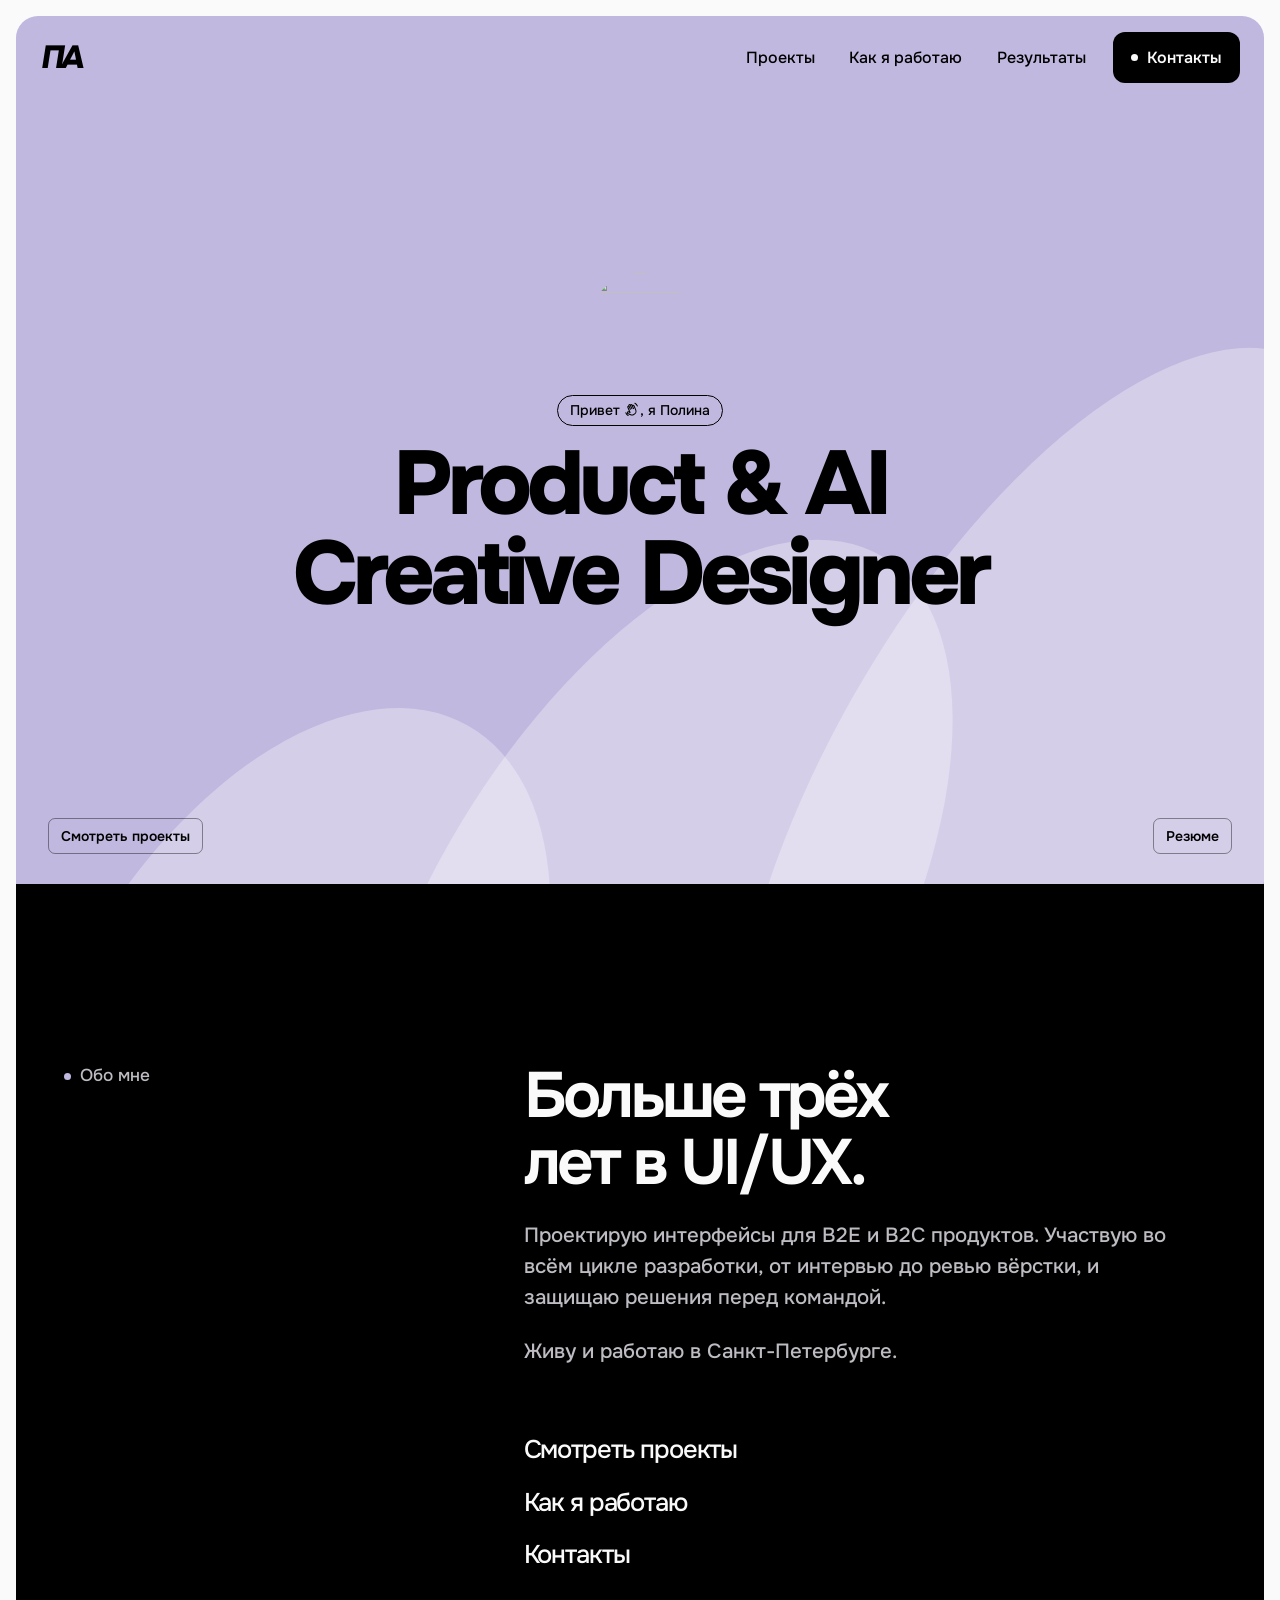
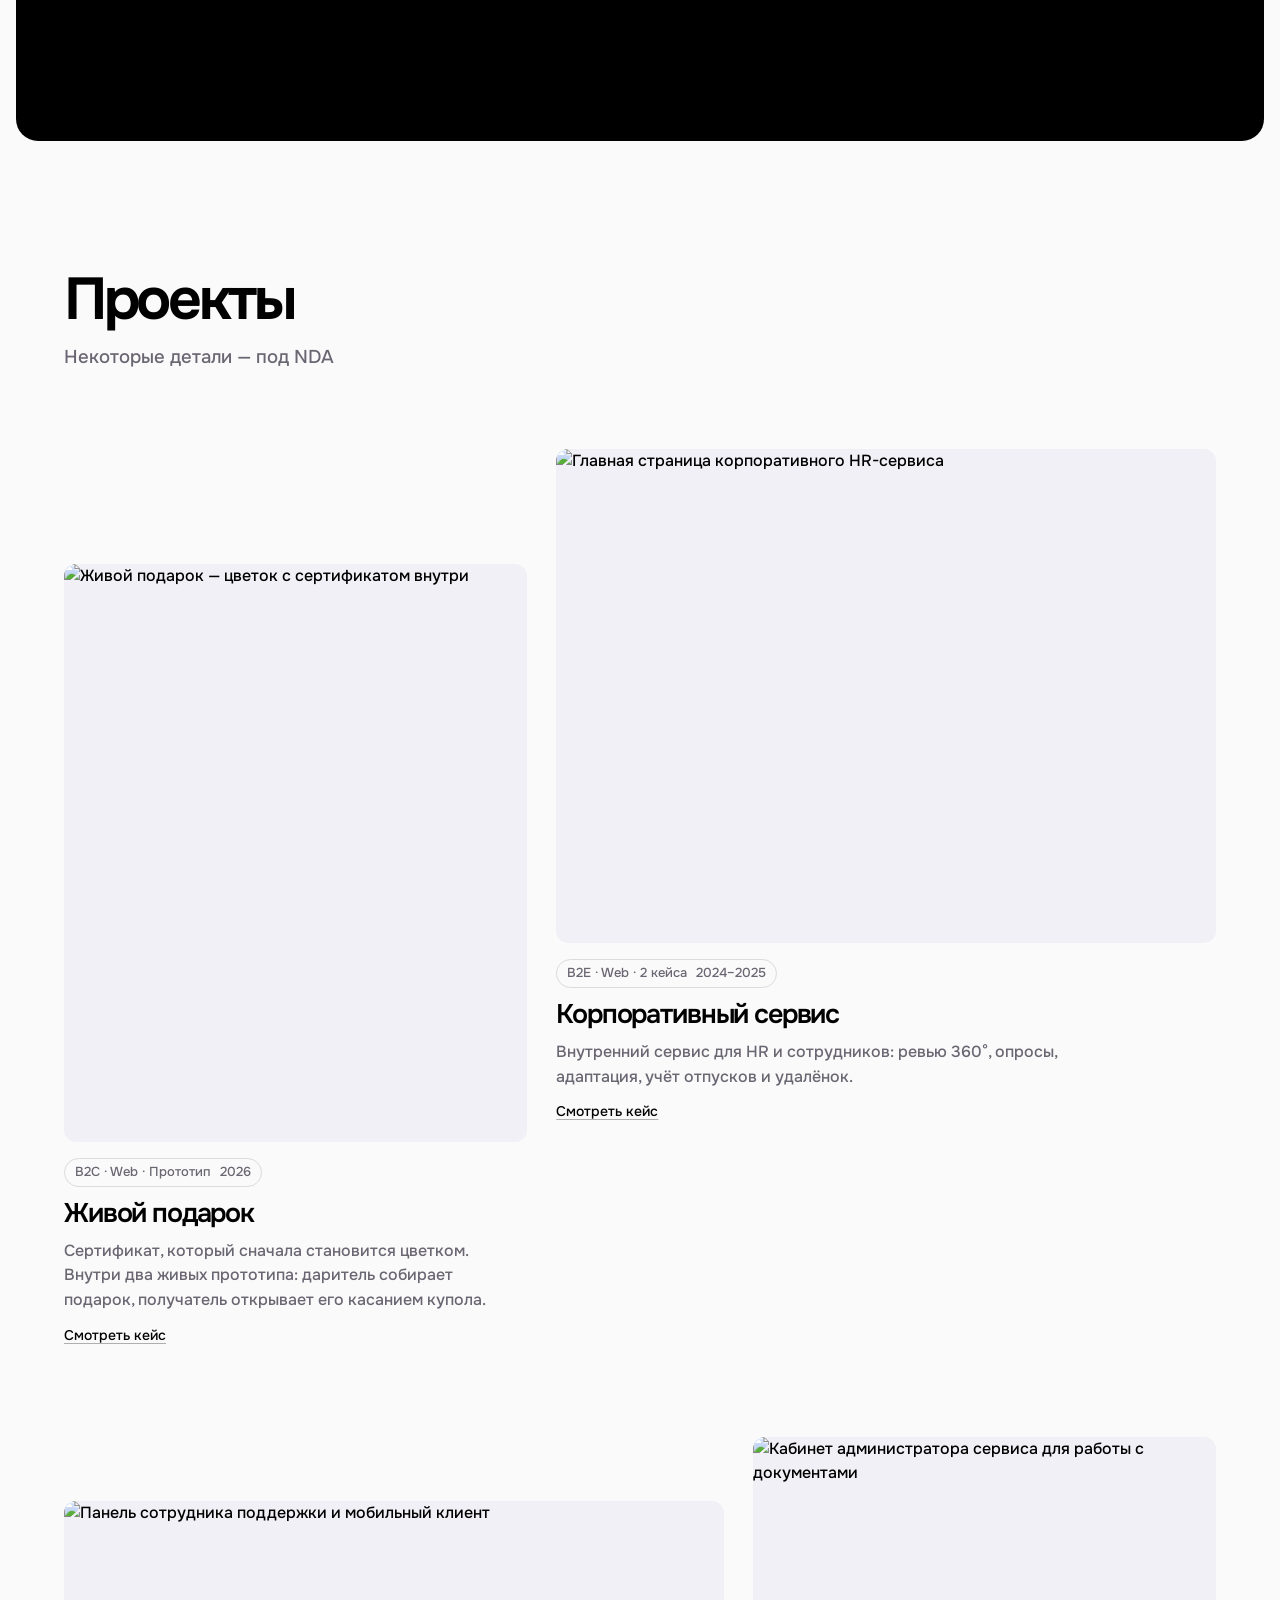
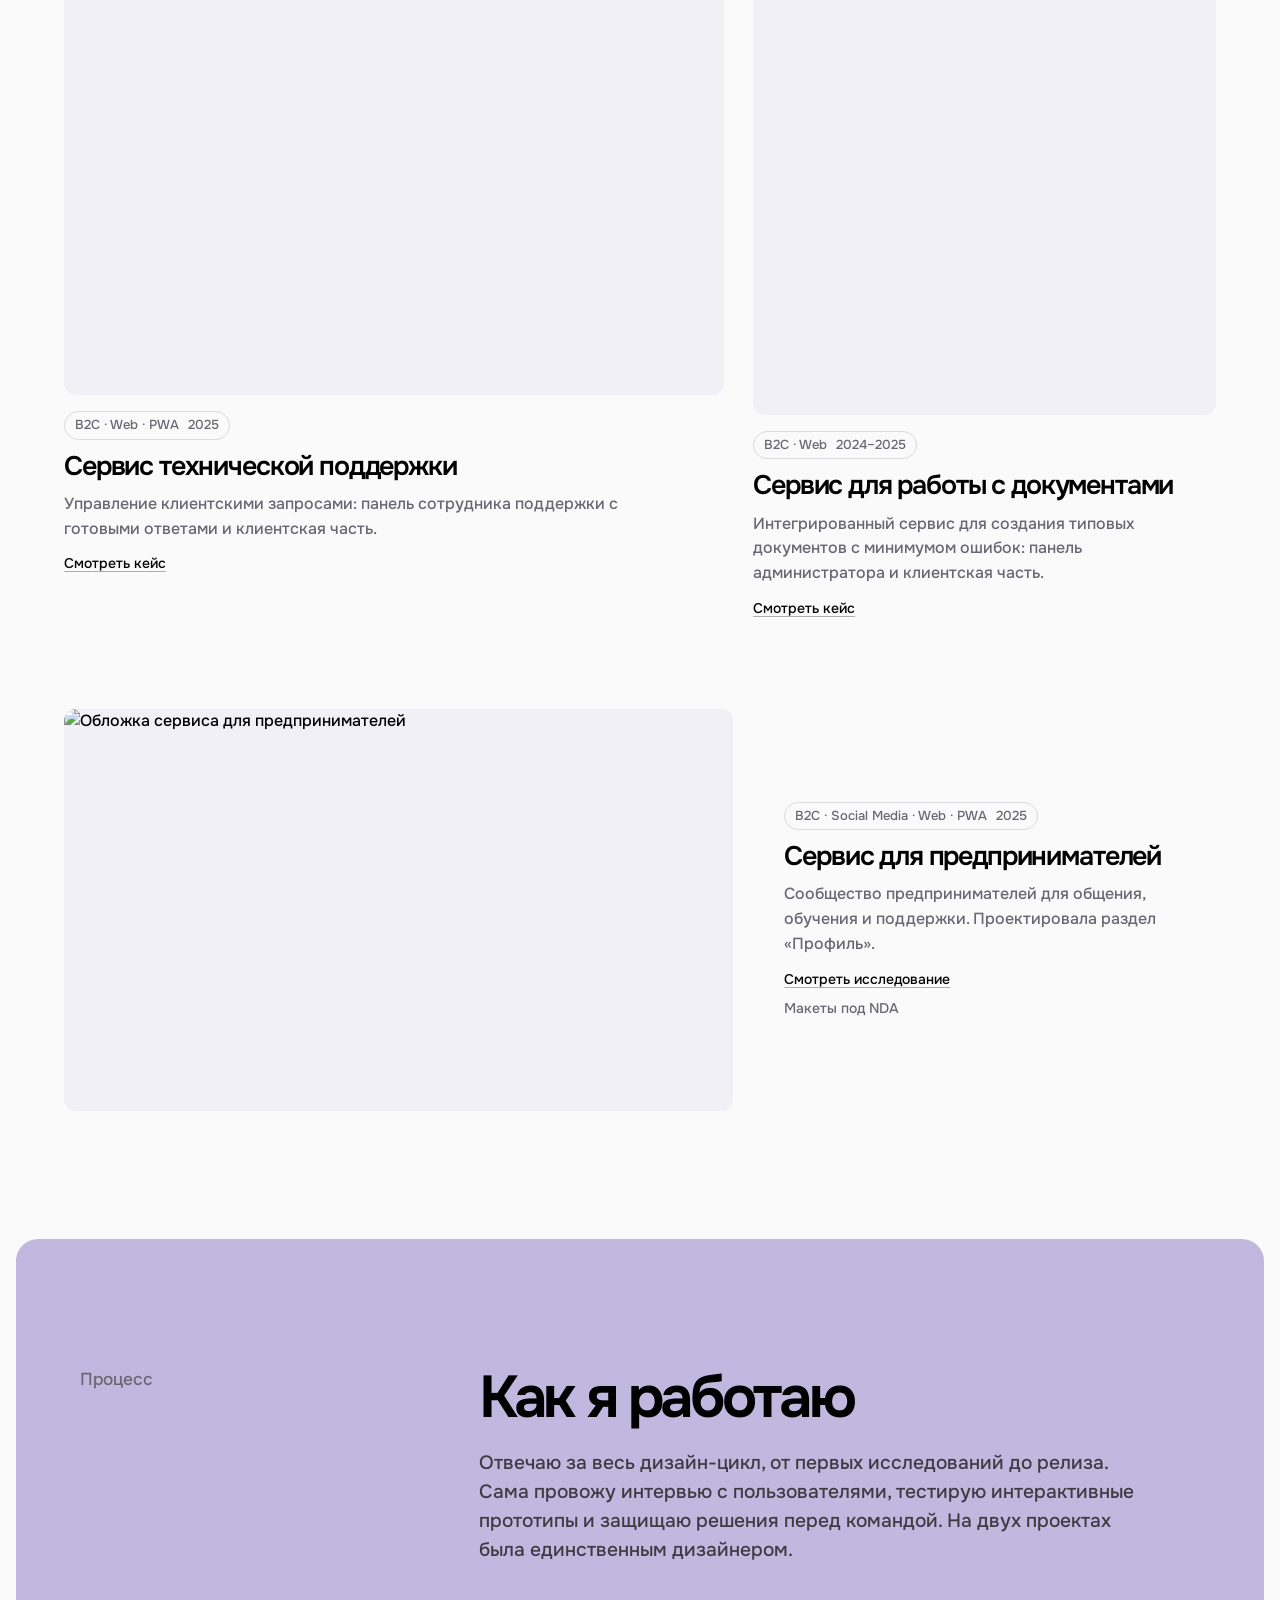
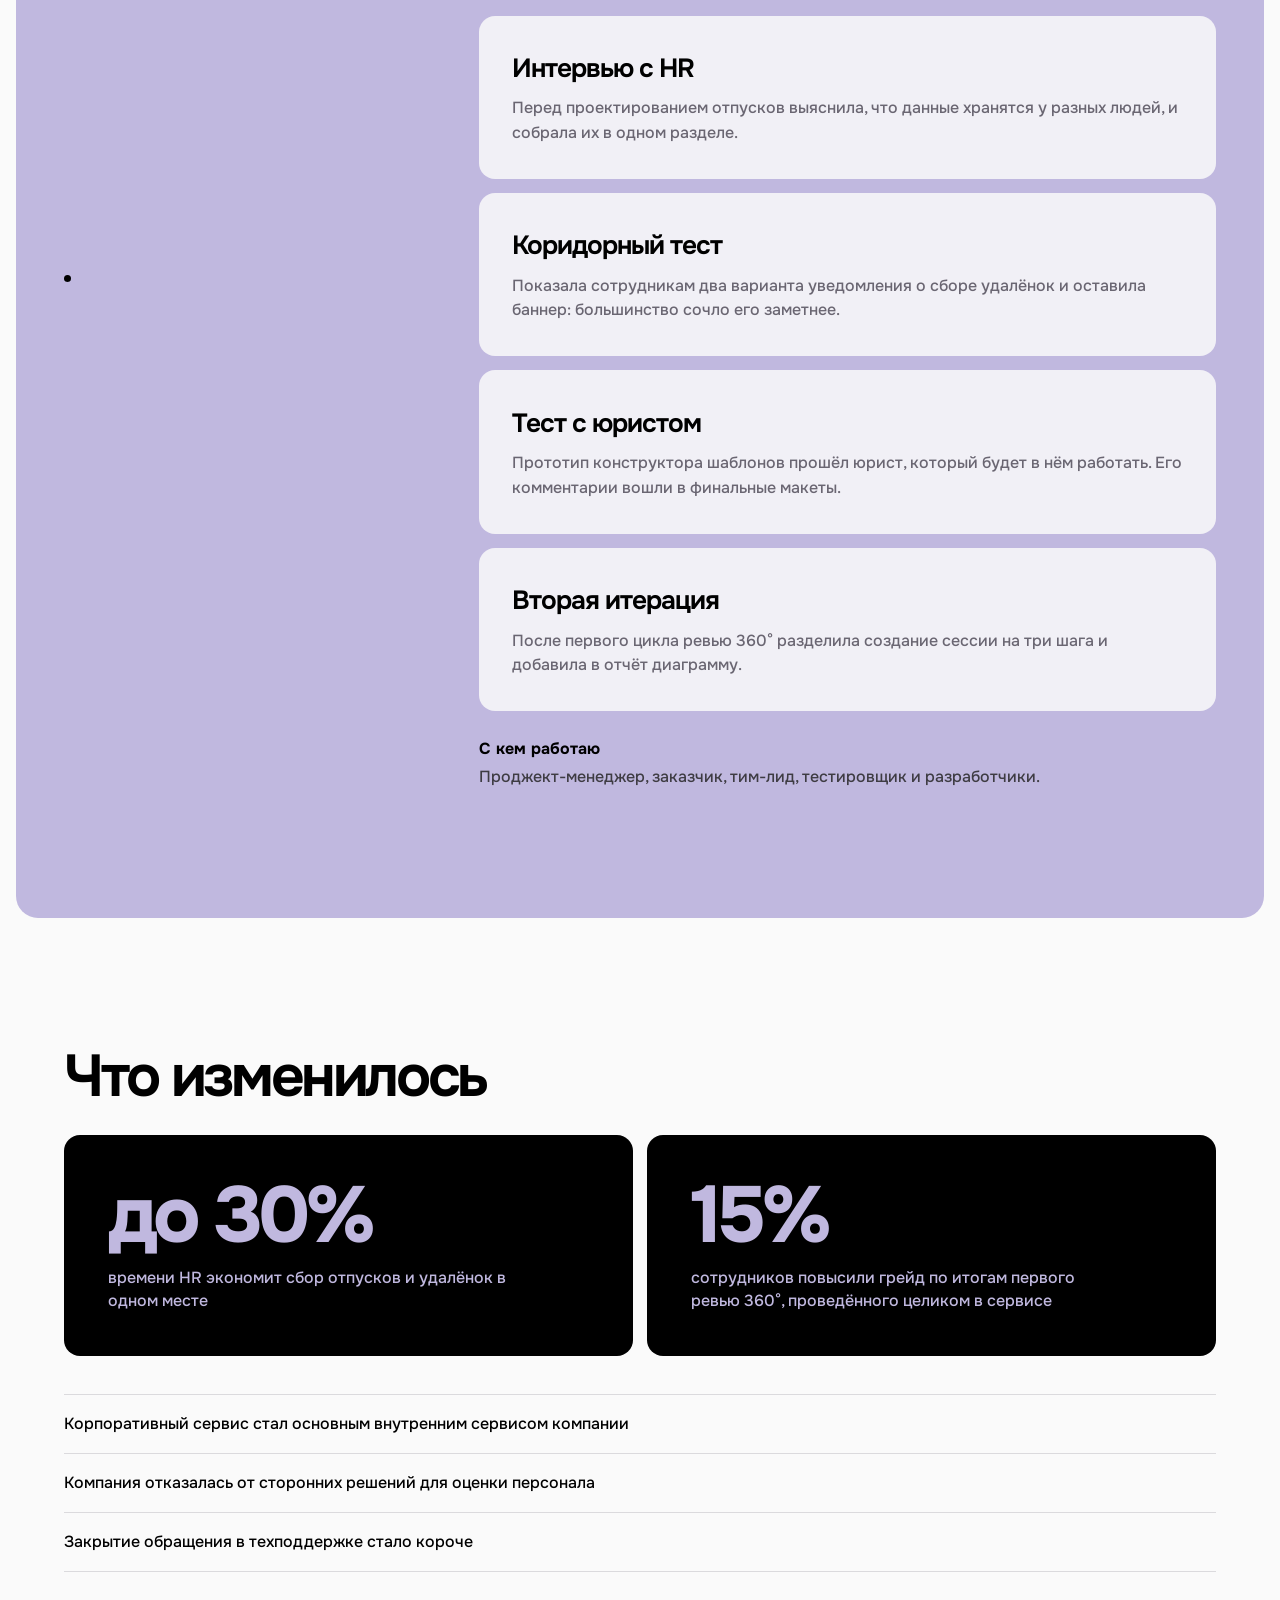
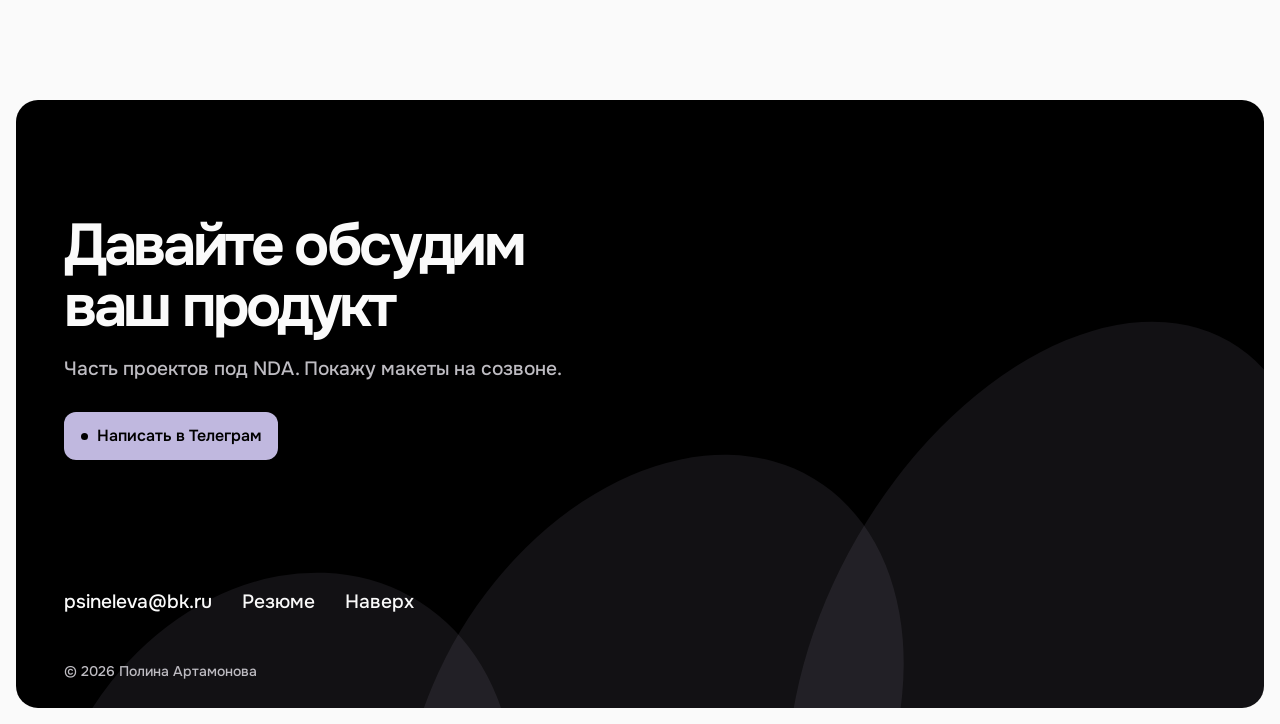
==== index.html @ 7ae591f4 "Анимировать ладонь и сократить приветствие" ====
<!doctype html>
<html lang="ru">
<head>
  <meta charset="utf-8" />
  <meta name="viewport" content="width=device-width, initial-scale=1" />
  <meta name="theme-color" content="#c0b8df" />
  <title>Полина Артамонова — UI/UX-дизайнер</title>
  <meta name="description" content="Полина Артамонова — UI/UX-дизайнер из Санкт-Петербурга. Интерфейсы для B2E и B2C продуктов." />
  <link rel="canonical" href="https://polly-aaaaa.github.io/portfolio-redesign/" />
  <meta property="og:type" content="website" />
  <meta property="og:title" content="Полина Артамонова — UI/UX-дизайнер" />
  <meta property="og:description" content="UI/UX-дизайнер из Санкт-Петербурга. Кейсы: HR-сервис, техподдержка, документы." />
  <meta property="og:url" content="https://polly-aaaaa.github.io/portfolio-redesign/" />
  <meta property="og:image" content="https://polly-aaaaa.github.io/portfolio-redesign/assets/og/index.jpg" />
  <meta property="og:image:width" content="1200" />
  <meta property="og:image:height" content="630" />
  <meta name="twitter:card" content="summary_large_image" />
  <link rel="icon" href="assets/favicon-32.png?v=pa-soft-lavender" sizes="32x32" type="image/png" />
  <link rel="icon" href="assets/favicon.svg?v=pa-soft-lavender" sizes="any" type="image/svg+xml" />
  <link rel="apple-touch-icon" href="assets/apple-touch-icon.png?v=pa-soft-lavender" sizes="180x180" />
  <link rel="stylesheet" href="css/fonts.css?v=4" />
  <link rel="stylesheet" href="css/tw.css" />
  <link rel="stylesheet" href="css/site.css?v=13" />
  <script src="js/site.js?v=5" defer></script>
</head>
<body id="top" class="home-page">
  <a class="skip-link" href="#main">К содержанию</a>
  <header class="site-header">
    <nav id="nav" class="nav" aria-label="Основная навигация">
      <a class="wordmark" href="#top" aria-label="Полина Артамонова — главная"><span aria-hidden="true">ПА</span></a>
      <button id="menuBtn" class="menu-toggle" type="button" aria-label="Меню" aria-controls="menu" aria-expanded="false" hidden><span></span><span></span></button>
      <ul id="menu" class="nav-links">
        <li><a href="#work">Проекты</a></li>
        <li><a href="#process">Как я работаю</a></li>
        <li><a href="#results">Результаты</a></li>
        <li><a class="button button-dark nav-contact" href="#contact">Контакты</a></li>
      </ul>
    </nav>
  </header>

  <main id="main">
    <div class="panel lead-panel">
      <section class="hero" aria-labelledby="hero-title">
        <div class="motif" aria-hidden="true"><i></i><i></i><i></i></div>
        <div class="hero-copy">
          <img class="hero-portrait reveal" src="assets/avatar.jpg" width="900" height="1350" alt="" decoding="async" />
          <p class="hero-intro reveal">Привет<svg class="hero-wave" viewBox="0 0 24 24" aria-hidden="true" focusable="false" fill="none" stroke="currentColor" stroke-width="1.7" stroke-linecap="round" stroke-linejoin="round">
              <path transform="rotate(-23 12 12)" d="M8 15.5V6.4a1.25 1.25 0 0 1 2.5 0V11V4.7a1.25 1.25 0 0 1 2.5 0V11V5.8a1.25 1.25 0 0 1 2.5 0V12V8a1.25 1.25 0 0 1 2.5 0v7.2a5.8 5.8 0 0 1-5.8 5.8h-.7a5.4 5.4 0 0 1-4-1.8l-3.4-3.7A1.35 1.35 0 0 1 6 13.6Z" />
              <path d="M17.5 2.1a7.2 7.2 0 0 1 3.8 4.2M3 17.3a7 7 0 0 0 3.6 4.2" />
            </svg>, я Полина</p>
          <h1 id="hero-title" class="display hero-title" lang="en"><span>Product &amp; AI</span> <span>Creative Designer</span></h1>
        </div>
        <div class="hero-actions" data-stagger>
          <a class="button button-line reveal" href="#work">Смотреть проекты</a>
          <a class="button button-line reveal" href="https://drive.google.com/file/d/1vTA9CH9CJkSyZ6TN2uQzDy6aibkoubeJ/view" target="_blank" rel="noopener">Резюме</a>
        </div>
      </section>

      <section id="about" class="about dark-panel" aria-labelledby="about-title" data-nav-dark>
        <div class="shell split-section">
          <div class="reveal">
            <p class="section-label">Обо мне</p>
          </div>
          <div class="about-copy">
            <h2 id="about-title" class="display section-title reveal">Больше трёх лет в UI/UX.</h2>
            <p class="reveal">Проектирую интерфейсы для B2E и B2C продуктов. Участвую во всём цикле разработки, от интервью до ревью вёрстки, и защищаю решения перед командой.</p>
            <p class="reveal">Живу и работаю в Санкт-Петербурге.</p>
            <nav class="about-links reveal" aria-label="Разделы портфолио">
              <a href="#work">Смотреть проекты</a><a href="#process">Как я работаю</a><a href="#contact">Контакты</a>
            </nav>
          </div>
        </div>
      </section>
    </div>

    <section id="work" class="shell section work-section" aria-labelledby="work-title">
      <div class="section-heading reveal">
        <h2 id="work-title" class="display section-title">Проекты</h2>
        <p class="section-note">Некоторые детали — под NDA</p>
      </div>
      <div class="project-grid" data-stagger>
        <a href="case-gift.html" class="project reveal">
          <div class="project-media">
            <img src="assets/gift.webp" width="1800" height="1080" alt="Живой подарок — цветок с сертификатом внутри" loading="lazy" decoding="async" />
          </div>
          <div class="project-copy">
            <p class="project-meta">B2C · Web · Прототип <time>2026</time></p>
            <h3 class="project-title">Живой подарок</h3>
            <p class="project-description">Сертификат, который сначала становится цветком. Внутри два живых прототипа: даритель собирает подарок, получатель открывает его касанием купола.</p>
            <span class="project-link">Смотреть кейс</span>
          </div>
        </a>

        <a href="case-corp.html" class="project reveal">
          <div class="project-media">
            <img src="assets/corp.webp" width="2880" height="1728" alt="Главная страница корпоративного HR-сервиса" loading="lazy" decoding="async" />
          </div>
          <div class="project-copy">
            <p class="project-meta">B2E · Web · 2 кейса <span>2024–2025</span></p>
            <h3 class="project-title">Корпоративный сервис</h3>
            <p class="project-description">Внутренний сервис для HR и сотрудников: ревью 360°, опросы, адаптация, учёт отпусков и удалёнок.</p>
            <span class="project-link">Смотреть кейс</span>
          </div>
        </a>

        <a href="case-support.html" class="project reveal">
          <div class="project-media">
            <img src="assets/support.webp" width="2000" height="1200" alt="Панель сотрудника поддержки и мобильный клиент" loading="lazy" decoding="async" />
          </div>
          <div class="project-copy">
            <p class="project-meta">B2C · Web · PWA <time>2025</time></p>
            <h3 class="project-title">Сервис технической поддержки</h3>
            <p class="project-description">Управление клиентскими запросами: панель сотрудника поддержки с готовыми ответами и клиентская часть.</p>
            <span class="project-link">Смотреть кейс</span>
          </div>
        </a>

        <a href="case-docs.html" class="project reveal">
          <div class="project-media">
            <img src="assets/docs.webp" width="2000" height="1200" alt="Кабинет администратора сервиса для работы с документами" loading="lazy" decoding="async" />
          </div>
          <div class="project-copy">
            <p class="project-meta">B2C · Web <span>2024–2025</span></p>
            <h3 class="project-title">Сервис для работы с документами</h3>
            <p class="project-description">Интегрированный сервис для создания типовых документов с минимумом ошибок: панель администратора и клиентская часть.</p>
            <span class="project-link">Смотреть кейс</span>
          </div>
        </a>

        <a href="case-biz.html" class="project project-featured reveal">
          <div class="project-media">
            <img src="assets/biz.webp" width="2000" height="1200" alt="Обложка сервиса для предпринимателей" loading="lazy" decoding="async" />
          </div>
          <div class="project-copy">
            <p class="project-meta">B2C · Social Media · Web · PWA <time>2025</time></p>
            <h3 class="project-title">Сервис для предпринимателей</h3>
            <p class="project-description">Сообщество предпринимателей для общения, обучения и поддержки. Проектировала раздел «Профиль».</p>
            <span class="project-link">Смотреть исследование</span>
            <p class="project-note">Макеты под NDA</p>
          </div>
        </a>
      </div>
    </section>

    <section id="process" class="panel section process" aria-labelledby="process-title">
      <div class="shell split-section">
        <p class="section-label reveal">Процесс</p>
        <div class="process-copy">
          <h2 id="process-title" class="display section-title reveal">Как я работаю</h2>
          <p class="process-intro reveal">Отвечаю за весь дизайн-цикл, от первых исследований до релиза. Сама провожу интервью с пользователями, тестирую интерактивные прототипы и защищаю решения перед командой. На двух проектах была единственным дизайнером.</p>
          <ul class="process-list" data-stagger>
            <li class="reveal"><a href="case-vacation.html"><h3>Интервью с HR</h3><p>Перед проектированием отпусков выяснила, что данные хранятся у разных людей, и собрала их в одном разделе.</p></a></li>
            <li class="reveal"><a href="case-vacation.html"><h3>Коридорный тест</h3><p>Показала сотрудникам два варианта уведомления о сборе удалёнок и оставила баннер: большинство сочло его заметнее.</p></a></li>
            <li class="reveal"><a href="case-docs.html"><h3>Тест с юристом</h3><p>Прототип конструктора шаблонов прошёл юрист, который будет в нём работать. Его комментарии вошли в финальные макеты.</p></a></li>
            <li class="reveal"><a href="case-review.html"><h3>Вторая итерация</h3><p>После первого цикла ревью 360° разделила создание сессии на три шага и добавила в отчёт диаграмму.</p></a></li>
          </ul>
          <p class="process-team reveal"><strong>С кем работаю</strong>Проджект-менеджер, заказчик, тим-лид, тестировщик и разработчики.</p>
        </div>
      </div>
    </section>

    <section id="results" class="shell section results" aria-labelledby="results-title">
      <div class="section-heading reveal">
        <h2 id="results-title" class="display section-title">Что изменилось</h2>
      </div>
      <div class="metrics" data-stagger>
        <a href="case-vacation.html" class="metric reveal">
          <strong>до 30%</strong>
          <span>времени HR экономит сбор отпусков и удалёнок в одном месте</span>
        </a>
        <a href="case-review.html" class="metric reveal">
          <strong>15%</strong>
          <span>сотрудников повысили грейд по итогам первого ревью 360°, проведённого целиком в сервисе</span>
        </a>
      </div>
      <ul class="result-links reveal">
        <li><a href="case-corp.html">Корпоративный сервис стал основным внутренним сервисом компании</a></li>
        <li><a href="case-review.html">Компания отказалась от сторонних решений для оценки персонала</a></li>
        <li><a href="case-support.html">Закрытие обращения в техподдержке стало короче</a></li>
      </ul>
    </section>

  </main>
  <footer id="contact" class="panel contact dark-panel" aria-labelledby="contact-title" data-nav-dark>
    <div class="motif" aria-hidden="true"><i></i><i></i><i></i></div>
    <div class="shell contact-inner">
      <div class="reveal">
        <h2 id="contact-title" class="display section-title">Давайте обсудим ваш продукт</h2>
        <p>Часть проектов под NDA. Покажу макеты на созвоне.</p>
        <a href="https://t.me/p_p_polly" target="_blank" rel="noopener" class="button button-light">Написать в Телеграм</a>
      </div>
      <div class="footer-links reveal">
        <a href="mailto:psineleva@bk.ru">psineleva@bk.ru</a>
        <a href="https://drive.google.com/file/d/1vTA9CH9CJkSyZ6TN2uQzDy6aibkoubeJ/view" target="_blank" rel="noopener">Резюме</a>
        <a href="#top">Наверх</a>
      </div>
      <p class="copyright">© 2026 Полина Артамонова</p>
    </div>
  </footer>
</body>
</html>
---- css/fonts.css ----
@font-face {
  font-family: 'Onest';
  font-style: normal;
  font-weight: 400 900;
  font-display: swap;
  src: url(../assets/fonts/onest-latin.woff2) format('woff2');
  unicode-range: U+0000-00FF, U+0131, U+0152-0153, U+02BB-02BC, U+02C6, U+02DA, U+02DC, U+0304, U+0308, U+0329, U+2000-206F, U+20AC, U+2122, U+2191, U+2193, U+2212, U+2215, U+FEFF, U+FFFD;
}

@font-face {
  font-family: 'Onest';
  font-style: normal;
  font-weight: 400 900;
  font-display: swap;
  src: url(../assets/fonts/onest-cyrillic.woff2) format('woff2');
  unicode-range: U+0301, U+0400-045F, U+0490-0491, U+04B0-04B1, U+2116;
}
---- css/tw.css ----
*,:after,:before{--tw-border-spacing-x:0;--tw-border-spacing-y:0;--tw-translate-x:0;--tw-translate-y:0;--tw-rotate:0;--tw-skew-x:0;--tw-skew-y:0;--tw-scale-x:1;--tw-scale-y:1;--tw-pan-x: ;--tw-pan-y: ;--tw-pinch-zoom: ;--tw-scroll-snap-strictness:proximity;--tw-gradient-from-position: ;--tw-gradient-via-position: ;--tw-gradient-to-position: ;--tw-ordinal: ;--tw-slashed-zero: ;--tw-numeric-figure: ;--tw-numeric-spacing: ;--tw-numeric-fraction: ;--tw-ring-inset: ;--tw-ring-offset-width:0px;--tw-ring-offset-color:#fff;--tw-ring-color:rgba(59,130,246,.5);--tw-ring-offset-shadow:0 0 #0000;--tw-ring-shadow:0 0 #0000;--tw-shadow:0 0 #0000;--tw-shadow-colored:0 0 #0000;--tw-blur: ;--tw-brightness: ;--tw-contrast: ;--tw-grayscale: ;--tw-hue-rotate: ;--tw-invert: ;--tw-saturate: ;--tw-sepia: ;--tw-drop-shadow: ;--tw-backdrop-blur: ;--tw-backdrop-brightness: ;--tw-backdrop-contrast: ;--tw-backdrop-grayscale: ;--tw-backdrop-hue-rotate: ;--tw-backdrop-invert: ;--tw-backdrop-opacity: ;--tw-backdrop-saturate: ;--tw-backdrop-sepia: ;--tw-contain-size: ;--tw-contain-layout: ;--tw-contain-paint: ;--tw-contain-style: }::backdrop{--tw-border-spacing-x:0;--tw-border-spacing-y:0;--tw-translate-x:0;--tw-translate-y:0;--tw-rotate:0;--tw-skew-x:0;--tw-skew-y:0;--tw-scale-x:1;--tw-scale-y:1;--tw-pan-x: ;--tw-pan-y: ;--tw-pinch-zoom: ;--tw-scroll-snap-strictness:proximity;--tw-gradient-from-position: ;--tw-gradient-via-position: ;--tw-gradient-to-position: ;--tw-ordinal: ;--tw-slashed-zero: ;--tw-numeric-figure: ;--tw-numeric-spacing: ;--tw-numeric-fraction: ;--tw-ring-inset: ;--tw-ring-offset-width:0px;--tw-ring-offset-color:#fff;--tw-ring-color:rgba(59,130,246,.5);--tw-ring-offset-shadow:0 0 #0000;--tw-ring-shadow:0 0 #0000;--tw-shadow:0 0 #0000;--tw-shadow-colored:0 0 #0000;--tw-blur: ;--tw-brightness: ;--tw-contrast: ;--tw-grayscale: ;--tw-hue-rotate: ;--tw-invert: ;--tw-saturate: ;--tw-sepia: ;--tw-drop-shadow: ;--tw-backdrop-blur: ;--tw-backdrop-brightness: ;--tw-backdrop-contrast: ;--tw-backdrop-grayscale: ;--tw-backdrop-hue-rotate: ;--tw-backdrop-invert: ;--tw-backdrop-opacity: ;--tw-backdrop-saturate: ;--tw-backdrop-sepia: ;--tw-contain-size: ;--tw-contain-layout: ;--tw-contain-paint: ;--tw-contain-style: }/*! tailwindcss v3.4.17 | MIT License | https://tailwindcss.com*/*,:after,:before{box-sizing:border-box;border:0 solid #e5e7eb}:after,:before{--tw-content:""}:host,html{line-height:1.5;-webkit-text-size-adjust:100%;-moz-tab-size:4;-o-tab-size:4;tab-size:4;font-family:ui-sans-serif,system-ui,sans-serif,Apple Color Emoji,Segoe UI Emoji,Segoe UI Symbol,Noto Color Emoji;font-feature-settings:normal;font-variation-settings:normal;-webkit-tap-highlight-color:transparent}body{margin:0;line-height:inherit}hr{height:0;color:inherit;border-top-width:1px}abbr:where([title]){-webkit-text-decoration:underline dotted;text-decoration:underline dotted}h1,h2,h3,h4,h5,h6{font-size:inherit;font-weight:inherit}a{color:inherit;text-decoration:inherit}b,strong{font-weight:bolder}code,kbd,pre,samp{font-family:ui-monospace,SFMono-Regular,Menlo,Monaco,Consolas,Liberation Mono,Courier New,monospace;font-feature-settings:normal;font-variation-settings:normal;font-size:1em}small{font-size:80%}sub,sup{font-size:75%;line-height:0;position:relative;vertical-align:baseline}sub{bottom:-.25em}sup{top:-.5em}table{text-indent:0;border-color:inherit;border-collapse:collapse}button,input,optgroup,select,textarea{font-family:inherit;font-feature-settings:inherit;font-variation-settings:inherit;font-size:100%;font-weight:inherit;line-height:inherit;letter-spacing:inherit;color:inherit;margin:0;padding:0}button,select{text-transform:none}button,input:where([type=button]),input:where([type=reset]),input:where([type=submit]){-webkit-appearance:button;background-color:transparent;background-image:none}:-moz-focusring{outline:auto}:-moz-ui-invalid{box-shadow:none}progress{vertical-align:baseline}::-webkit-inner-spin-button,::-webkit-outer-spin-button{height:auto}[type=search]{-webkit-appearance:textfield;outline-offset:-2px}::-webkit-search-decoration{-webkit-appearance:none}::-webkit-file-upload-button{-webkit-appearance:button;font:inherit}summary{display:list-item}blockquote,dd,dl,figure,h1,h2,h3,h4,h5,h6,hr,p,pre{margin:0}fieldset{margin:0}fieldset,legend{padding:0}menu,ol,ul{list-style:none;margin:0;padding:0}dialog{padding:0}textarea{resize:vertical}input::-moz-placeholder,textarea::-moz-placeholder{opacity:1;color:#9ca3af}input::placeholder,textarea::placeholder{opacity:1;color:#9ca3af}[role=button],button{cursor:pointer}:disabled{cursor:default}audio,canvas,embed,iframe,img,object,svg,video{display:block;vertical-align:middle}img,video{max-width:100%;height:auto}[hidden]:where(:not([hidden=until-found])){display:none}.sr-only{position:absolute;width:1px;height:1px;padding:0;margin:-1px;overflow:hidden;clip:rect(0,0,0,0);white-space:nowrap;border-width:0}.block{display:block}.hidden{display:none}.transform{transform:translate(var(--tw-translate-x),var(--tw-translate-y)) rotate(var(--tw-rotate)) skewX(var(--tw-skew-x)) skewY(var(--tw-skew-y)) scaleX(var(--tw-scale-x)) scaleY(var(--tw-scale-y))}.filter{filter:var(--tw-blur) var(--tw-brightness) var(--tw-contrast) var(--tw-grayscale) var(--tw-hue-rotate) var(--tw-invert) var(--tw-saturate) var(--tw-sepia) var(--tw-drop-shadow)}
---- css/site.css ----
:root {
  --ink: #000000;
  --accent: #c0b8df;
  --paper: #fafafa;
  --gray: #777380;
  --surface: color-mix(in srgb, var(--accent) 15%, var(--paper));
  --muted: color-mix(in srgb, var(--gray) 89%, var(--ink));
  --muted-on-accent: color-mix(in srgb, var(--gray) 52%, var(--ink));
  --muted-light: color-mix(in srgb, var(--gray) 46%, var(--paper));
  --line: color-mix(in srgb, var(--gray) 24%, var(--paper));
  --dark-hover: color-mix(in srgb, var(--ink) 78%, var(--gray));
  --edge: 16px;
  --gutter: clamp(32px, 5vw, 92px);
  --radius: 22px;
  --ease: cubic-bezier(.22, 1, .36, 1);
  --sans: Onest, 'Helvetica Neue', Arial, sans-serif;
}

html { scroll-behavior: smooth; scroll-padding-top: 88px; }
body { margin: 0; background: var(--paper); color: var(--ink); font-family: var(--sans); font-weight: 500; }
::selection { background: var(--accent); color: var(--ink); }
:focus-visible { outline: 2px solid var(--ink); outline-offset: 5px; }
.dark-panel :focus-visible, .site-header.is-dark :focus-visible { outline-color: var(--paper); }

.shell { width: min(1280px, calc(100% - 2 * var(--gutter))); margin-inline: auto; }
.panel .shell { width: min(1280px, calc(100% - 2 * max(16px, var(--gutter) - var(--edge)))); }
.panel { margin-inline: var(--edge); border-radius: var(--radius); }
.dark-panel { background: var(--ink); color: var(--paper); }
.section { --section-spacing: clamp(74px, 10vw, 148px); padding-block: var(--section-spacing); scroll-margin-top: calc(12px - var(--section-spacing)); }
.split-section { display: grid; gap: 30px; }
.display { font-weight: 660; letter-spacing: -.057em; line-height: 1.04; }
.section-title { font-size: clamp(2.35rem, 4.6vw, 4.15rem); text-wrap: balance; }
.section-label { display: flex; align-items: baseline; gap: 9px; color: var(--muted); font-size: clamp(1rem, 1.35vw, 1.2rem); }
.section-label::before { content: ''; flex: none; align-self: center; width: 7px; height: 7px; border-radius: 50%; background: var(--ink); }
.dark-panel .section-label { color: var(--muted-light); }
.dark-panel .section-label::before { background: var(--accent); }
.skip-link { position: fixed; z-index: 120; inset: 10px auto auto 10px; padding: 10px 14px; background: var(--ink); color: var(--paper); transform: translateY(-150%); }
.skip-link:focus { transform: none; }

.site-header { position: fixed; z-index: 50; top: 26px; inset-inline: calc(var(--edge) + 16px); color: var(--ink); }
.site-header.is-dark, .site-header.is-dark .wordmark, .site-header.is-dark .nav-links a:not(.button) { color: var(--paper); }
.nav { display: grid; grid-template-columns: 1fr auto; align-items: center; gap: 8px 16px; max-width: 1550px; margin-inline: auto; }
.wordmark { justify-self: start; display: inline-flex; align-items: center; min-height: 44px; padding-inline: 2px 5px; font-size: 2rem; font-weight: 850; letter-spacing: -.14em; line-height: 1; }
.wordmark span { display: block; transform: skewX(-9deg); }
.nav-links { display: flex; flex-wrap: wrap; align-items: center; gap: 2px 12px; grid-column: 1 / -1; }
.nav-links a { display: inline-flex; align-items: center; min-height: 44px; padding-inline: 7px; font-size: .9375rem; white-space: nowrap; }
.nav-links a:not(.button):hover { text-decoration: underline; text-underline-offset: .23em; }
.nav-links .nav-contact { padding-inline: 15px; }
.site-header.is-dark .nav-contact { background: var(--accent); color: var(--ink); }
.menu-toggle { display: none; }
.nav.enhanced .menu-toggle { display: grid; place-content: center; gap: 5px; justify-self: end; width: 44px; height: 44px; border-radius: 13px; background: color-mix(in srgb, var(--paper) 66%, transparent); color: var(--ink); backdrop-filter: blur(12px); }
.is-dark .nav.enhanced .menu-toggle { background: var(--dark-hover); color: var(--accent); }
.menu-toggle span { width: 18px; height: 1.5px; background: currentColor; transition: transform .26s var(--ease); }
.menu-toggle[aria-expanded='true'] span:first-child { transform: translateY(3.25px) rotate(45deg); }
.menu-toggle[aria-expanded='true'] span:last-child { transform: translateY(-3.25px) rotate(-45deg); }
.nav.enhanced .nav-links { display: none; }
.nav.enhanced .menu-toggle[aria-expanded='true'] + .nav-links { display: grid; position: absolute; inset: 54px 0 auto auto; min-width: min(220px, 100%); padding: 10px; border-radius: 16px; color: var(--ink); background: var(--surface); box-shadow: 0 14px 38px rgb(0 0 0 / .13); }
.nav.enhanced .nav-links .nav-contact { display: flex; }
.is-dark .nav.enhanced .menu-toggle[aria-expanded='true'] + .nav-links { color: var(--paper); background: var(--dark-hover); }

.button { display: inline-flex; align-items: center; justify-content: center; gap: 9px; min-height: 48px; padding: 9px 16px; border: 1px solid transparent; border-radius: 12px; font-size: 1rem; font-weight: 580; line-height: 1.2; white-space: nowrap; transition: background-color .25s, color .25s, transform .35s var(--ease); }
.button:hover { transform: translateY(-2px); }
.button:active { transform: translateY(0) scale(.98); }
.button-dark { background: var(--ink); color: var(--paper); }
.button-light { background: var(--accent); color: var(--ink); }
.button-dark:hover { background: var(--dark-hover); }
.button-light:hover { background: var(--paper); }
.nav-contact::before, .contact .button::before { content: ''; width: 7px; height: 7px; border-radius: 50%; background: currentColor; }
.button-line { border-color: rgb(0 0 0 / .4); border-radius: 7px; min-height: 36px; padding: 6px 12px; font-size: .875rem; }
.button-line:hover { background: var(--ink); color: var(--accent); }

.lead-panel { margin-top: var(--edge); overflow: hidden; }
.hero { position: relative; isolation: isolate; display: grid; align-content: center; min-height: calc(100svh - 2 * var(--edge)); padding: 102px 17px 110px; overflow: hidden; background: var(--accent); }
.hero-copy { width: min(100%, 1100px); margin-inline: auto; }
.hero-portrait { display: block; width: clamp(76px, 8vw, 116px); height: auto; aspect-ratio: 1; object-fit: cover; object-position: center 32%; border-radius: 50%; margin-bottom: clamp(12px, 1.5vw, 20px); }
.hero-intro { display: inline-block; padding: 5px 12px; margin-bottom: 14px; border: 1px solid var(--ink); border-radius: 999px; font-size: .875rem; line-height: 1.4; }
.hero-wave { display: inline-block; width: 1.07em; height: 1.07em; margin-inline: .25em .1em; vertical-align: -.18em; transform-origin: 55% 80%; }
.hero-title { font-size: clamp(1.9rem, 9.8vw, 5.3rem); font-weight: 800; letter-spacing: -.055em; line-height: .99; }
.hero-title > span { display: block; }
.hero-actions { position: absolute; z-index: 1; inset: auto 17px 22px; display: flex; justify-content: space-between; gap: 8px; flex-wrap: wrap; }
.motif { position: absolute; z-index: -1; inset: 0; overflow: clip; pointer-events: none; }
.motif i { position: absolute; display: block; width: 36%; height: 90%; left: 3%; bottom: -66%; transform: rotate(29deg); border-radius: 50%; background: color-mix(in srgb, var(--paper) 33%, transparent); }
.motif i:nth-child(2) { left: 33%; bottom: -58%; height: 103%; transform: rotate(31deg); }
.motif i:nth-child(3) { left: 65%; bottom: -49%; height: 117%; transform: rotate(30deg); }
.motion-ready .hero-title > span { animation: hero-in .9s var(--ease) both; }
.motion-ready .hero-title > span + span { animation-delay: .085s; }
.motion-ready .hero .motif { animation: motif-in 1.35s var(--ease) both; }
@media (prefers-reduced-motion: no-preference) {
  .motion-ready .hero-intro.in .hero-wave { animation: greeting-wave .85s ease-in-out .32s; }
}
@keyframes greeting-wave {
  0%, 100% { transform: rotate(0deg); }
  20%, 54% { transform: rotate(17deg); }
  37%, 71% { transform: rotate(-12deg); }
}
@keyframes hero-in { from { opacity: 0; transform: translateY(.27em); } to { opacity: 1; transform: none; } }
@keyframes motif-in { from { opacity: .25; transform: translateY(6%); } to { opacity: 1; transform: none; } }

.about { padding-block: clamp(72px, 14vw, 196px) clamp(76px, 13vw, 180px); }
.about-copy .section-title { font-size: clamp(2.8rem, 5vw, 4.75rem); max-width: 13ch; }
.about-copy p { max-width: 48ch; margin-top: 24px; color: var(--muted-light); font-size: clamp(1.1rem, 1.6vw, 1.375rem); }
.about-links { display: grid; justify-items: start; gap: 14px; margin-top: clamp(35px, 5vw, 74px); font-size: clamp(1.2rem, 2vw, 1.75rem); letter-spacing: -.045em; }
.about-links a, .footer-links a { transition: color .25s, transform .3s var(--ease); }
.about-links a:hover, .footer-links a:hover { color: var(--accent); transform: translateX(4px); }

.section-heading { margin-bottom: clamp(36px, 6vw, 88px); }
.section-note { margin-top: 14px; color: var(--muted); font-size: clamp(1rem, 1.45vw, 1.25rem); }
.project-grid { display: grid; gap: clamp(40px, 7vw, 100px); align-items: start; }
.project { display: grid; gap: 16px; min-width: 0; }
.project-media { position: relative; overflow: hidden; border-radius: 12px; background: var(--surface); }
.project-media img { width: 100%; height: auto; aspect-ratio: 5 / 3; object-fit: cover; transition: transform .65s var(--ease); }
.project-copy { min-width: 0; }
.project-meta { display: inline-flex; align-items: baseline; flex-wrap: wrap; gap: 4px 9px; padding: 5px 10px; border: 1px solid var(--line); border-radius: 999px; color: var(--muted); font-size: .8125rem; line-height: 1.25; }
.project-title { margin-top: 11px; font-size: clamp(1.45rem, 2.1vw, 2.15rem); font-weight: 600; letter-spacing: -.043em; line-height: 1.12; text-wrap: balance; transition: color .25s; }
.project-description { max-width: 52ch; margin-top: 11px; color: var(--muted); line-height: 1.55; }
.project-link { display: inline-block; margin-top: 12px; text-underline-offset: .19em; text-decoration: underline solid rgb(0 0 0 / .3); font-size: .875rem; }
.project-note { margin-top: 7px; color: var(--muted); font-size: .875rem; }
@media (hover: hover) {
  .project:hover img { transform: scale(1.045); }
  .project:hover .project-link { text-decoration-color: currentColor; }
}

.process { background: var(--accent); }
.process-intro { max-width: 51ch; margin-top: 21px; color: var(--muted-on-accent); font-size: clamp(1.0625rem, 1.5vw, 1.25rem); line-height: 1.5; }
.process-list { display: grid; gap: 14px; margin-top: clamp(28px, 4vw, 56px); }
.process-list a { display: grid; gap: 8px; min-height: 112px; padding: clamp(18px, 2.6vw, 34px); border-radius: 16px; background: var(--surface); transition: background-color .25s, transform .35s var(--ease); }
.process-list a:hover { transform: translateY(-3px); background: var(--paper); }
.process-list h3 { font-size: clamp(1.25rem, 2.05vw, 1.85rem); font-weight: 650; letter-spacing: -.04em; }
.process-list p, .process-team { max-width: 63ch; color: var(--muted); line-height: 1.55; }
.process-team { margin-top: 26px; color: var(--muted-on-accent); }
.process-team strong { display: block; margin-bottom: 3px; color: var(--ink); }

.results .section-heading { margin-bottom: 28px; }
.metrics { display: grid; gap: 14px; }
.metric { display: grid; gap: 14px; padding: clamp(22px, 3.4vw, 46px); border-radius: 16px; background: var(--ink); color: var(--accent); transition: background-color .25s, transform .35s var(--ease); }
.metric:hover { transform: translateY(-3px); background: var(--dark-hover); }
.metric strong { font-size: clamp(3rem, 6.2vw, 5.75rem); font-weight: 750; letter-spacing: -.063em; line-height: .94; }
.metric span { max-width: 38ch; line-height: 1.4; }
.result-links { display: grid; margin-top: 38px; }
.result-links li { border-top: 1px solid var(--line); }
.result-links li:last-child { border-bottom: 1px solid var(--line); }
.result-links a { display: block; padding-block: 17px; transition: color .25s; }
.result-links a:hover { color: var(--muted); }

.contact { position: relative; isolation: isolate; margin-bottom: var(--edge); overflow: hidden; }
.contact .motif i { background: color-mix(in srgb, var(--accent) 9%, transparent); }
.contact-inner { padding-block: clamp(66px, 9vw, 122px) 26px; }
.contact .section-title { max-width: 18ch; }
.contact .section-title + p { margin-top: 18px; color: var(--muted-light); font-size: clamp(1rem, 1.5vw, 1.25rem); }
.contact .button { margin-top: 28px; }
.footer-links { display: flex; flex-wrap: wrap; gap: 12px 30px; margin-top: clamp(47px, 10vw, 132px); font-size: clamp(1rem, 1.5vw, 1.35rem); }
.copyright { margin-top: 44px; color: var(--muted-light); font-size: .875rem; }

.motion-ready .reveal { opacity: 0; transform: translateY(25px); transition: opacity .63s var(--ease), transform .8s var(--ease); transition-delay: var(--stagger, 0ms); }
.motion-ready .reveal.in, .motion-ready .reveal:focus-within { opacity: 1; transform: none; }
.motion-ready .reveal.in.preceding-anchor, .motion-ready .reveal:focus-within { transition: none; }
@media (min-width: 650px) {
  .hero { text-align: center; padding-inline: 40px; }
  .hero-title { font-size: clamp(4rem, 7.05vw, 7.9rem); }
  .hero-portrait { margin-inline: auto; }
  .hero-actions { inset-inline: 32px; inset-block-end: 30px; }
  .split-section { grid-template-columns: minmax(170px, 1fr) minmax(0, 2.1fr); gap: clamp(32px, 5vw, 75px); }
  .about .split-section { grid-template-columns: minmax(185px, 1fr) minmax(0, 1.75fr); }
  .metrics { grid-template-columns: repeat(2, minmax(0, 1fr)); }
  .project-grid { grid-template-columns: repeat(12, minmax(0, 1fr)); gap: clamp(48px, 7vw, 104px) clamp(19px, 2.3vw, 34px); }
  .project-grid > .project:nth-child(1) { grid-column: span 5; margin-top: clamp(42px, 9vw, 130px); }
  .project-grid > .project:nth-child(2) { grid-column: span 7; }
  .project-grid > .project:nth-child(3) { grid-column: span 7; margin-top: clamp(26px, 5vw, 72px); }
  .project-grid > .project:nth-child(4) { grid-column: span 5; }
  .project-grid > .project:nth-child(1) img, .project-grid > .project:nth-child(4) img { aspect-ratio: 4 / 5; }
  .project-grid > .project:nth-child(2) img, .project-grid > .project:nth-child(3) img { aspect-ratio: 4 / 3; }
  .project-grid > .project-featured { grid-column: 1 / -1; }
  .project-featured { grid-template-columns: minmax(0, 1.55fr) minmax(0, 1fr); align-items: center; gap: clamp(24px, 4vw, 56px); }
}

@media (min-width: 820px) {
  .site-header { inset-inline: calc(var(--edge) + 24px); top: 32px; }
  .site-header.scrolled { top: 16px; }
  .nav-links { grid-column: auto; justify-self: end; }
  .nav.enhanced .menu-toggle { display: none; }
  .nav.enhanced .nav-links, .nav.enhanced .menu-toggle[aria-expanded='true'] + .nav-links { display: flex; position: static; grid-column: auto; gap: clamp(14px, 1.6vw, 26px); flex-wrap: nowrap; min-width: 0; padding: 0; color: inherit; background: transparent; box-shadow: none; }
  .nav-links a { font-size: 1rem; }
  .nav-links .nav-contact { min-height: 51px; padding-inline: 17px; }
  .site-header.scrolled:not(.is-dark) .nav-links { border-radius: 14px; background: color-mix(in srgb, var(--paper) 65%, transparent); backdrop-filter: blur(14px); }
  .site-header.scrolled.is-dark .nav-links { border-radius: 14px; background: rgb(0 0 0 / .65); backdrop-filter: blur(14px); }
}

@media (max-width: 380px) {
  .hero { padding-inline: 14px; }
  .hero-intro { padding-inline: 8px; }
  .hero-actions { inset-inline: 14px; }
}

@media (prefers-reduced-motion: reduce) {
  html { scroll-behavior: auto; }
  *, *::before, *::after { transition-duration: .01ms !important; animation-duration: .01ms !important; animation-delay: 0ms !important; }
  .motion-ready .reveal { opacity: 1; transform: none; }
  .project:hover img { transform: none; }
}

@view-transition { navigation: auto; }
::view-transition-old(root) { animation: page-out .2s ease-out both; }
::view-transition-new(root) { animation: page-in .4s var(--ease) .08s both; }
@media (prefers-reduced-motion: reduce) {
  ::view-transition-group(*), ::view-transition-old(root), ::view-transition-new(root) { animation: none; }
}
@keyframes page-out { to { opacity: 0; } }
@keyframes page-in { from { opacity: 0; transform: translateY(8px); } }
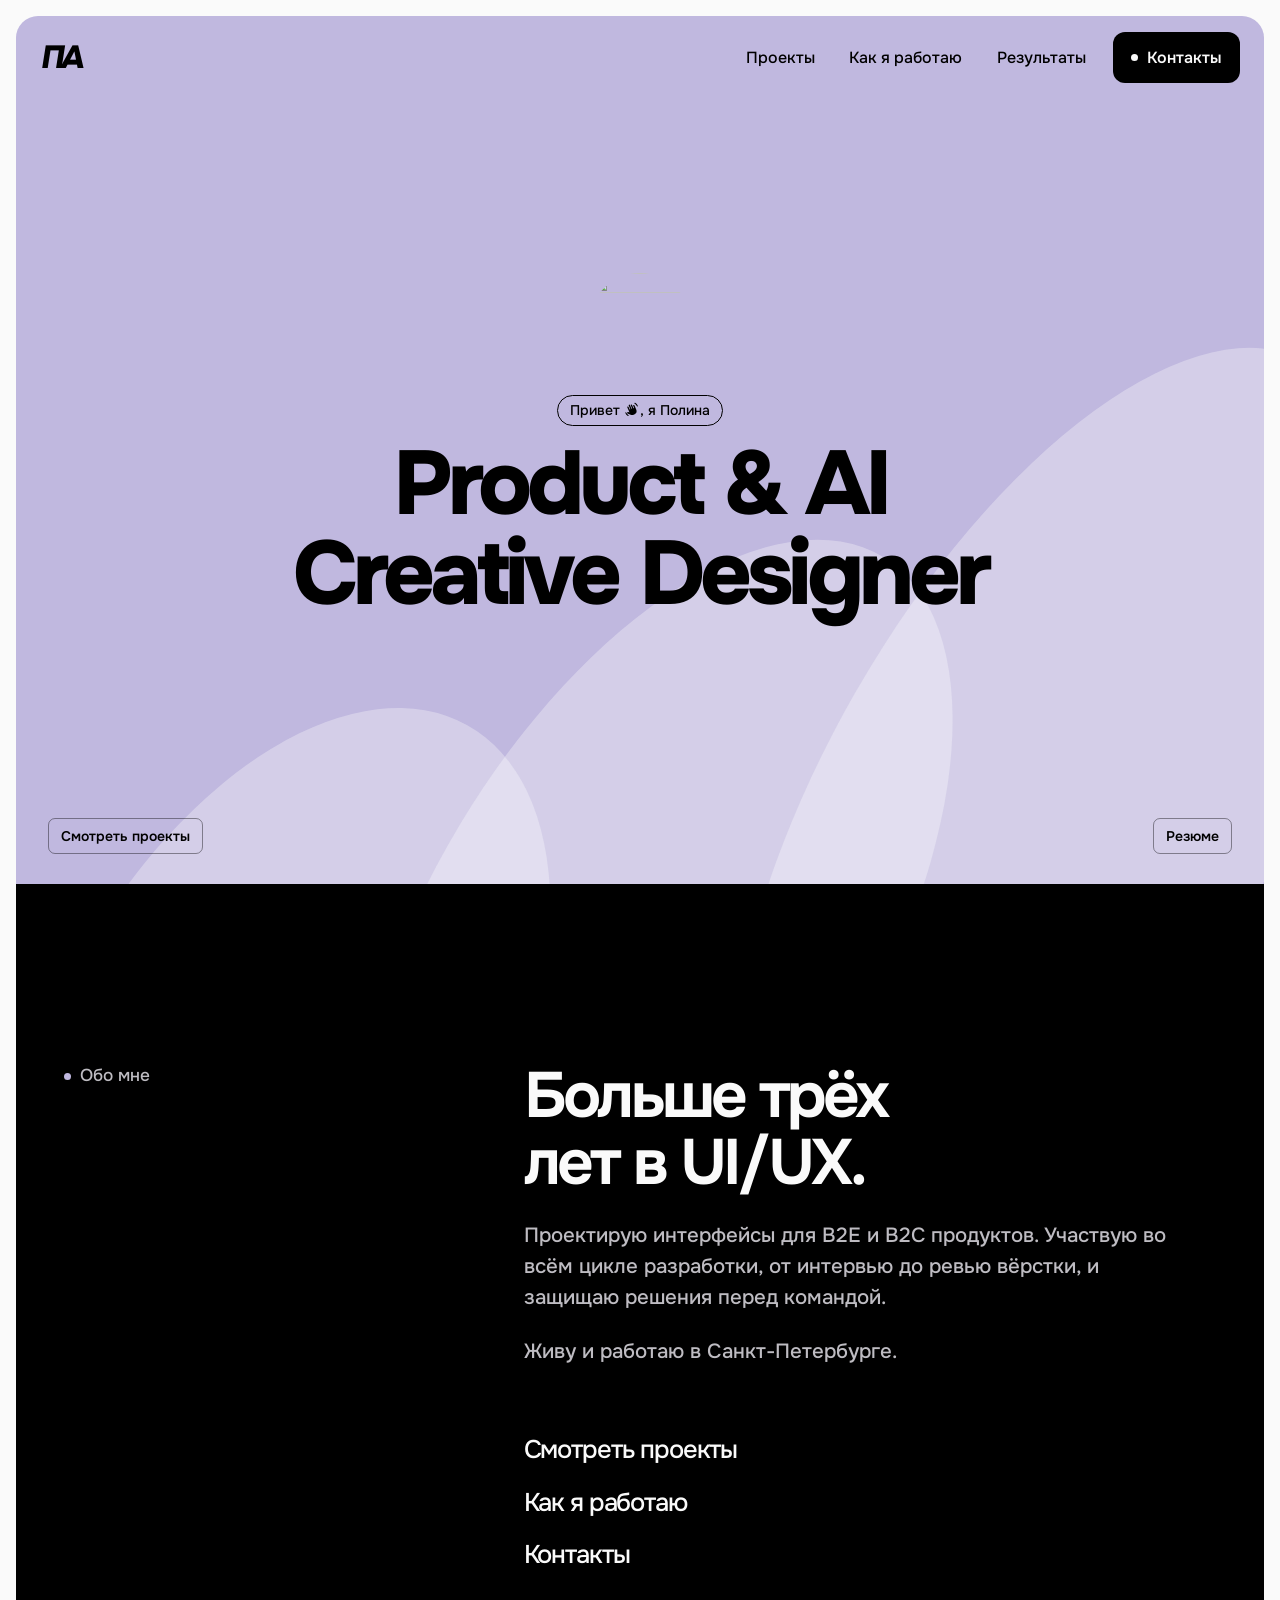
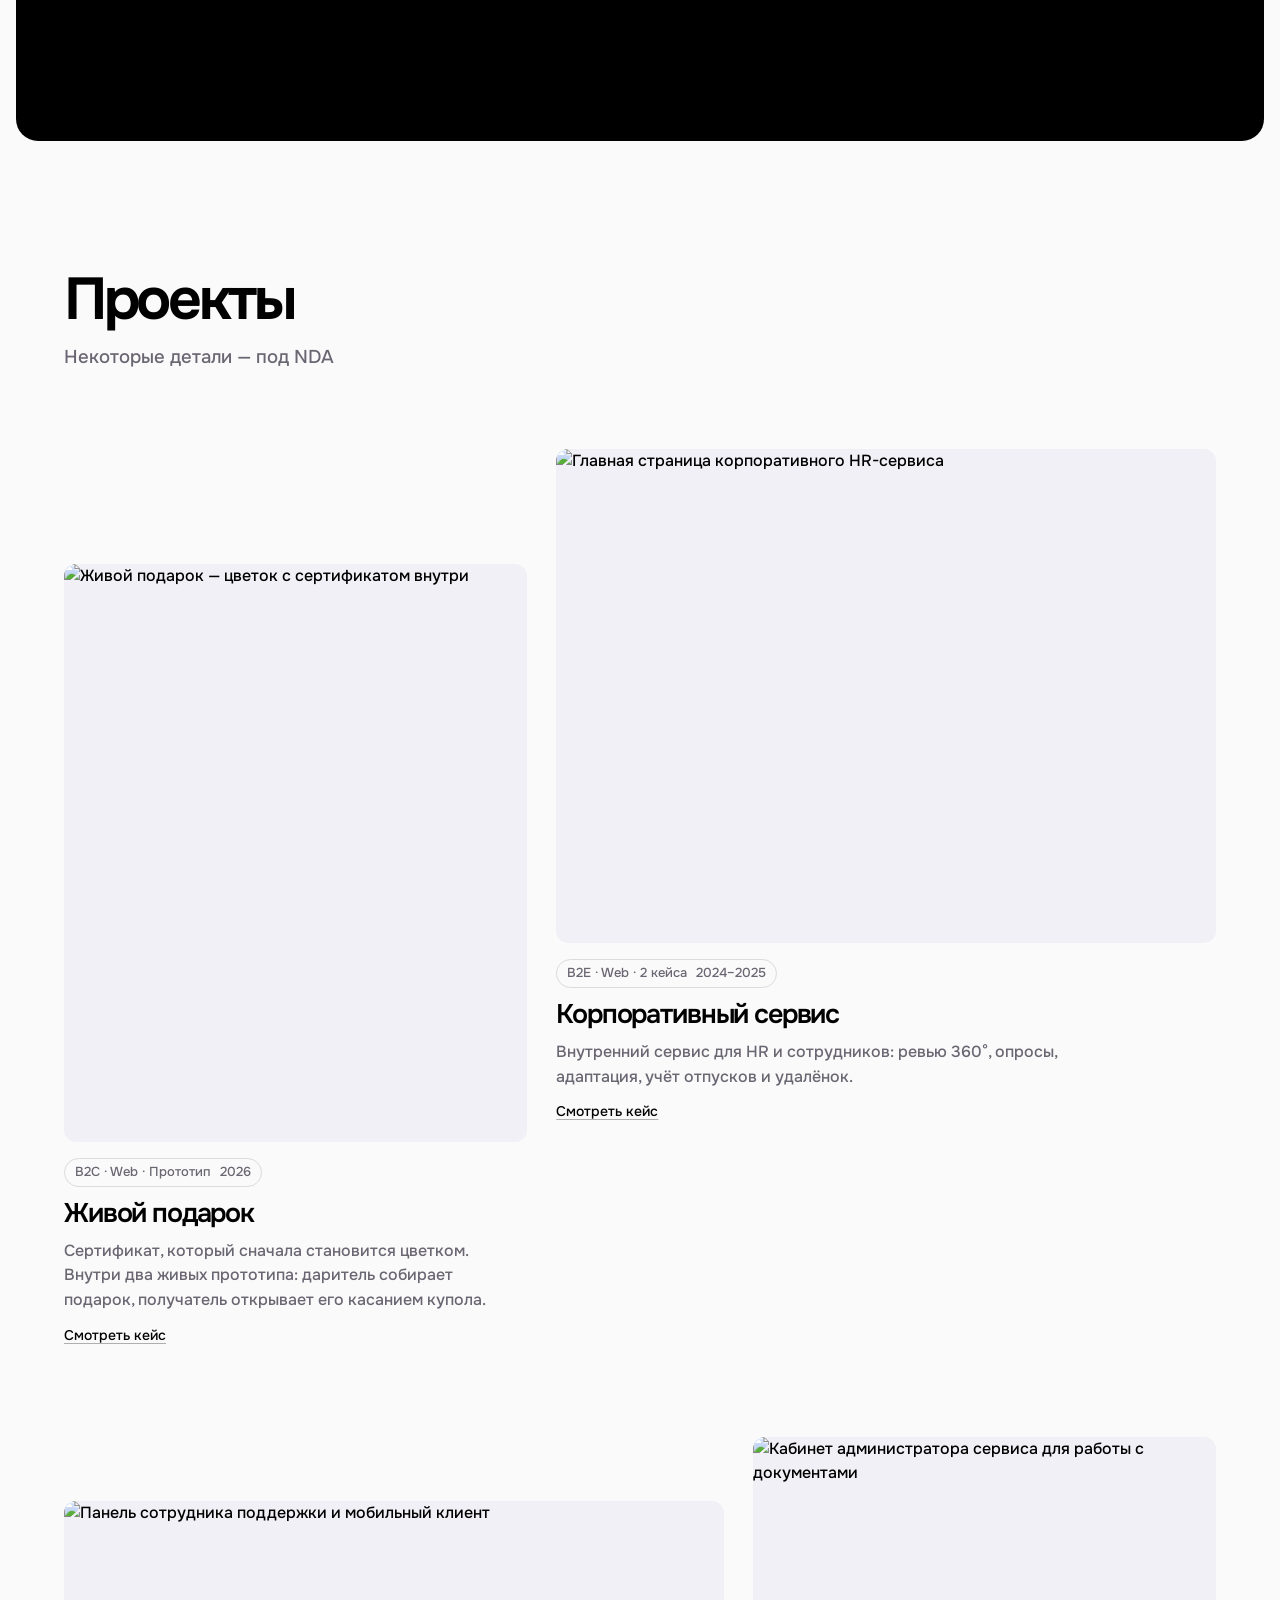
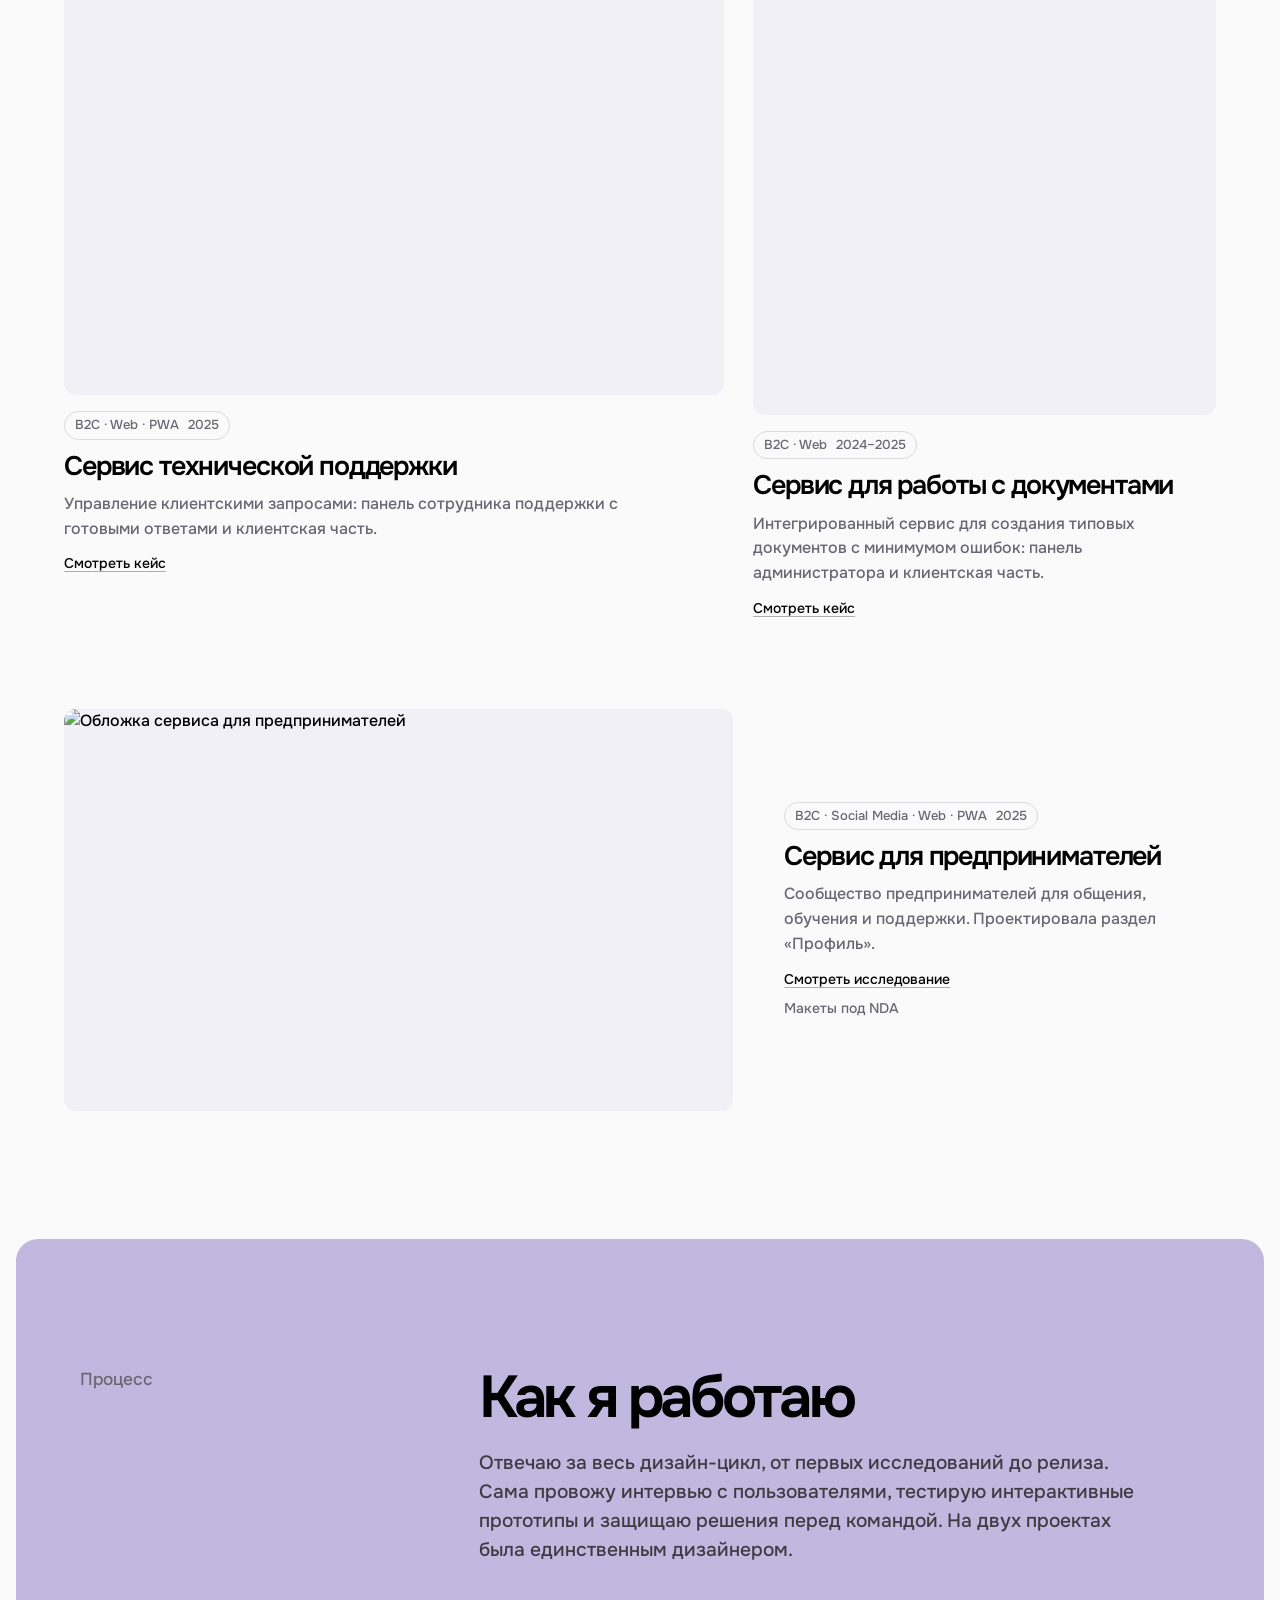
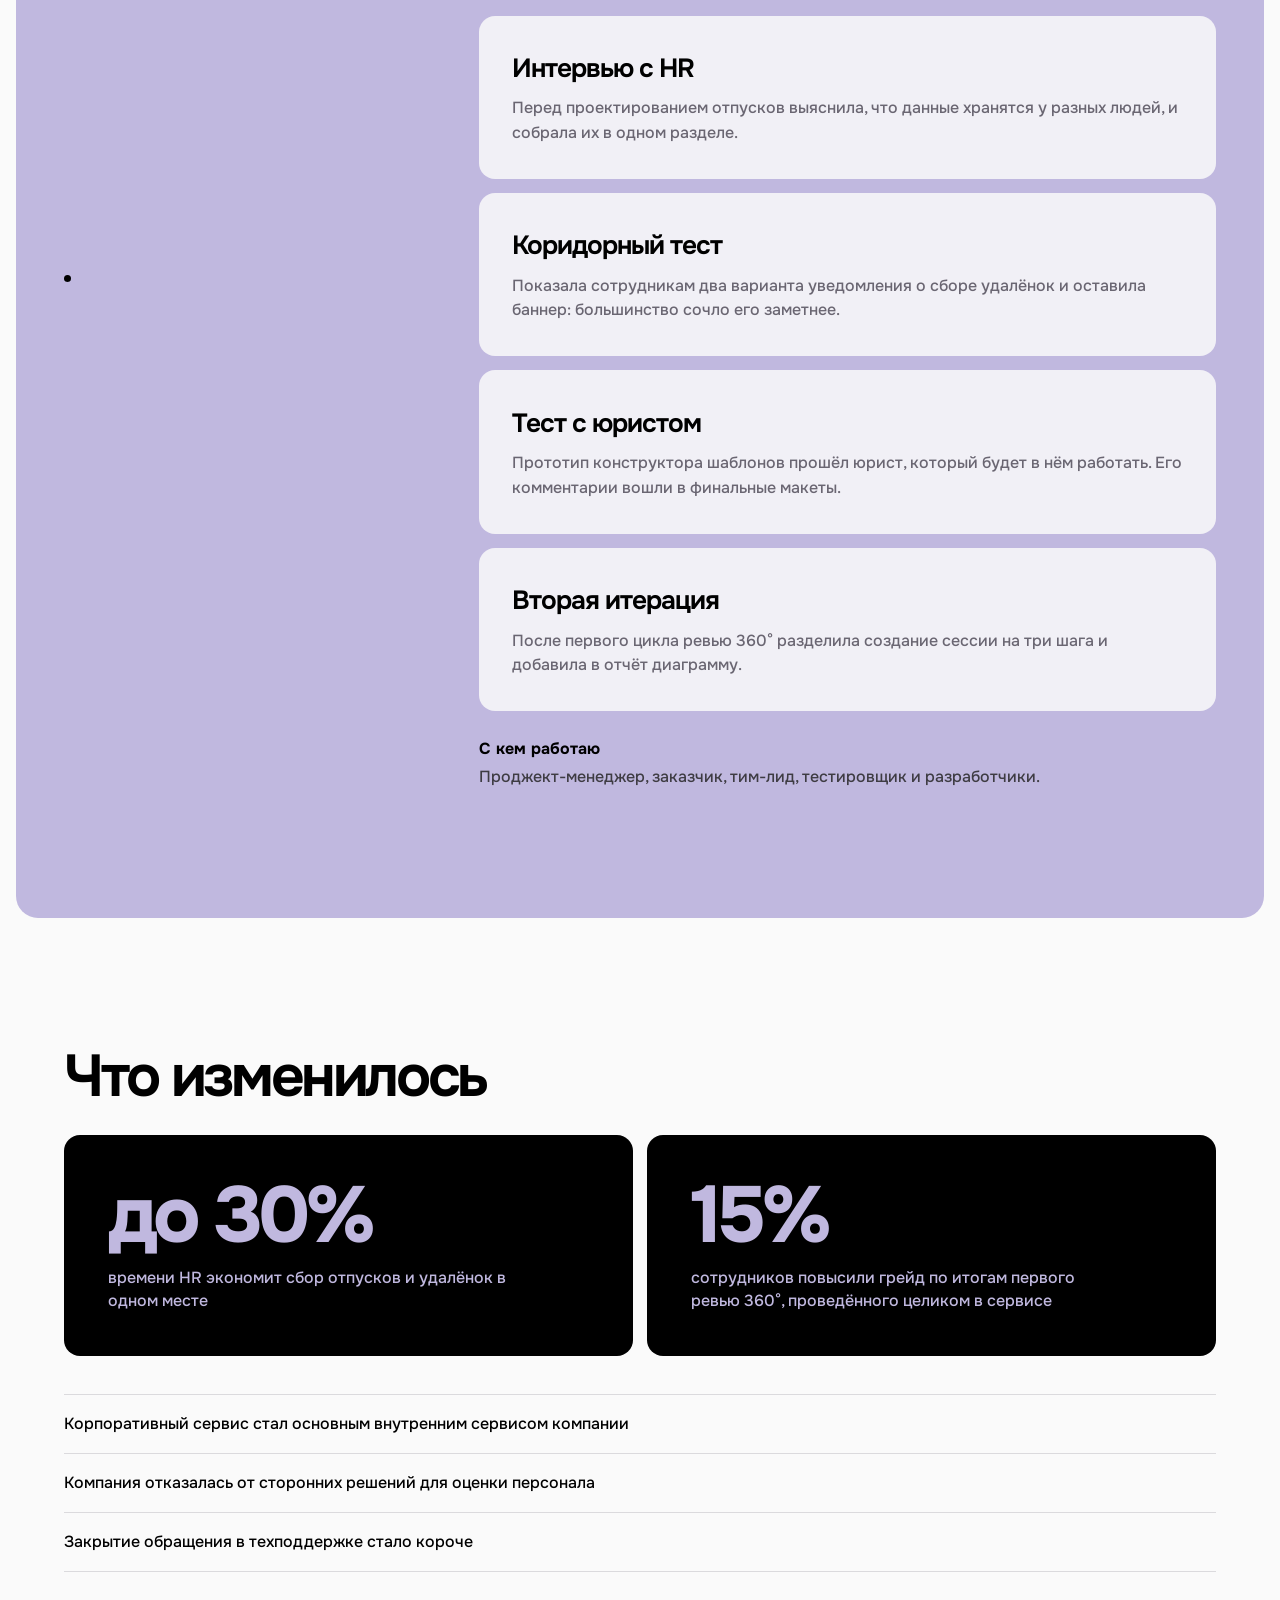
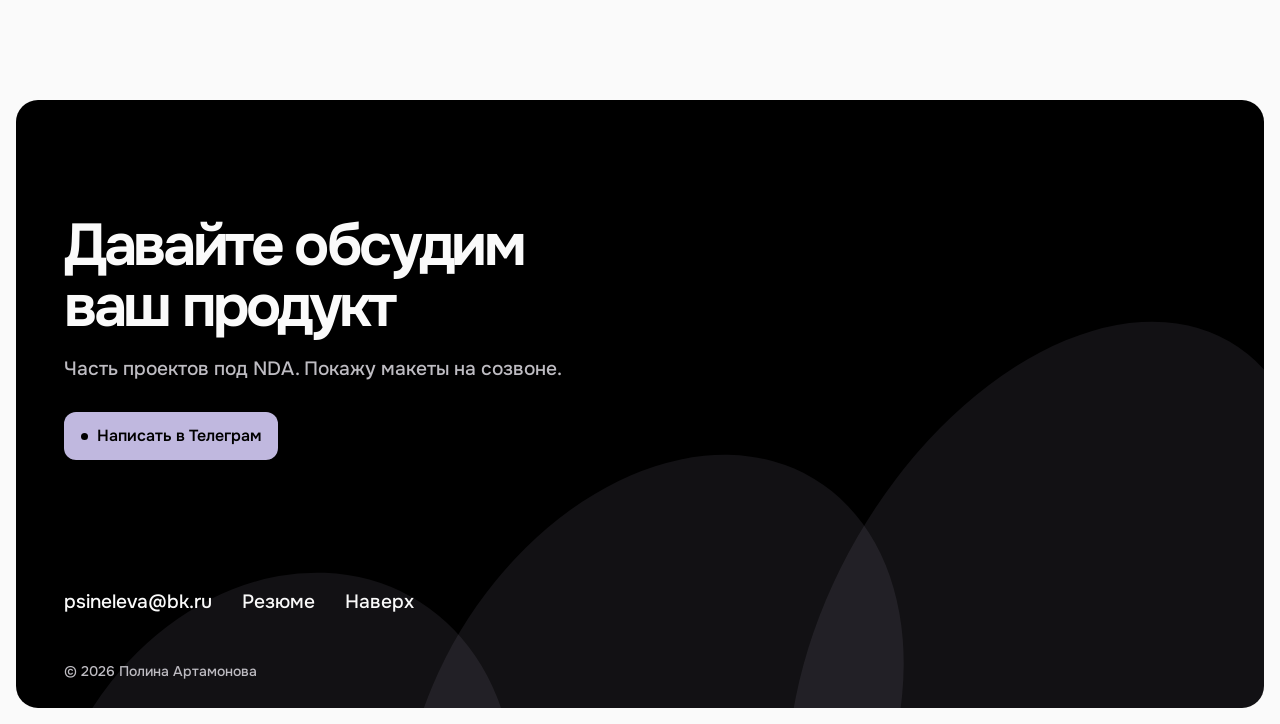
==== commit 4abf2c4b: "Залить силуэт ладони в приветствии" ====
--- a/index.html
+++ b/index.html
@@ -45,7 +45,7 @@
         <div class="hero-copy">
           <img class="hero-portrait reveal" src="assets/avatar.jpg" width="900" height="1350" alt="" decoding="async" />
           <p class="hero-intro reveal">Привет<svg class="hero-wave" viewBox="0 0 24 24" aria-hidden="true" focusable="false" fill="none" stroke="currentColor" stroke-width="1.7" stroke-linecap="round" stroke-linejoin="round">
-              <path transform="rotate(-23 12 12)" d="M8 15.5V6.4a1.25 1.25 0 0 1 2.5 0V11V4.7a1.25 1.25 0 0 1 2.5 0V11V5.8a1.25 1.25 0 0 1 2.5 0V12V8a1.25 1.25 0 0 1 2.5 0v7.2a5.8 5.8 0 0 1-5.8 5.8h-.7a5.4 5.4 0 0 1-4-1.8l-3.4-3.7A1.35 1.35 0 0 1 6 13.6Z" />
+              <path transform="rotate(-23 12 12)" fill="currentColor" stroke="none" d="M7.2 15.4V6.35a1.05 1.05 0 0 1 2.1 0v4.15a.55.55 0 0 0 1.1 0V4.45a1.05 1.05 0 0 1 2.1 0v6.05a.55.55 0 0 0 1.1 0V5.55a1.05 1.05 0 0 1 2.1 0v5.55a.55.55 0 0 0 1.1 0V7.7a1.05 1.05 0 0 1 2.1 0v7.45a5.9 5.9 0 0 1-5.9 5.9h-1.1c-1.65 0-3.25-.66-4.45-1.82l-3.7-3.63a1.3 1.3 0 0 1 1.82-1.86Z" />
               <path d="M17.5 2.1a7.2 7.2 0 0 1 3.8 4.2M3 17.3a7 7 0 0 0 3.6 4.2" />
             </svg>, я Полина</p>
           <h1 id="hero-title" class="display hero-title" lang="en"><span>Product &amp; AI</span> <span>Creative Designer</span></h1>
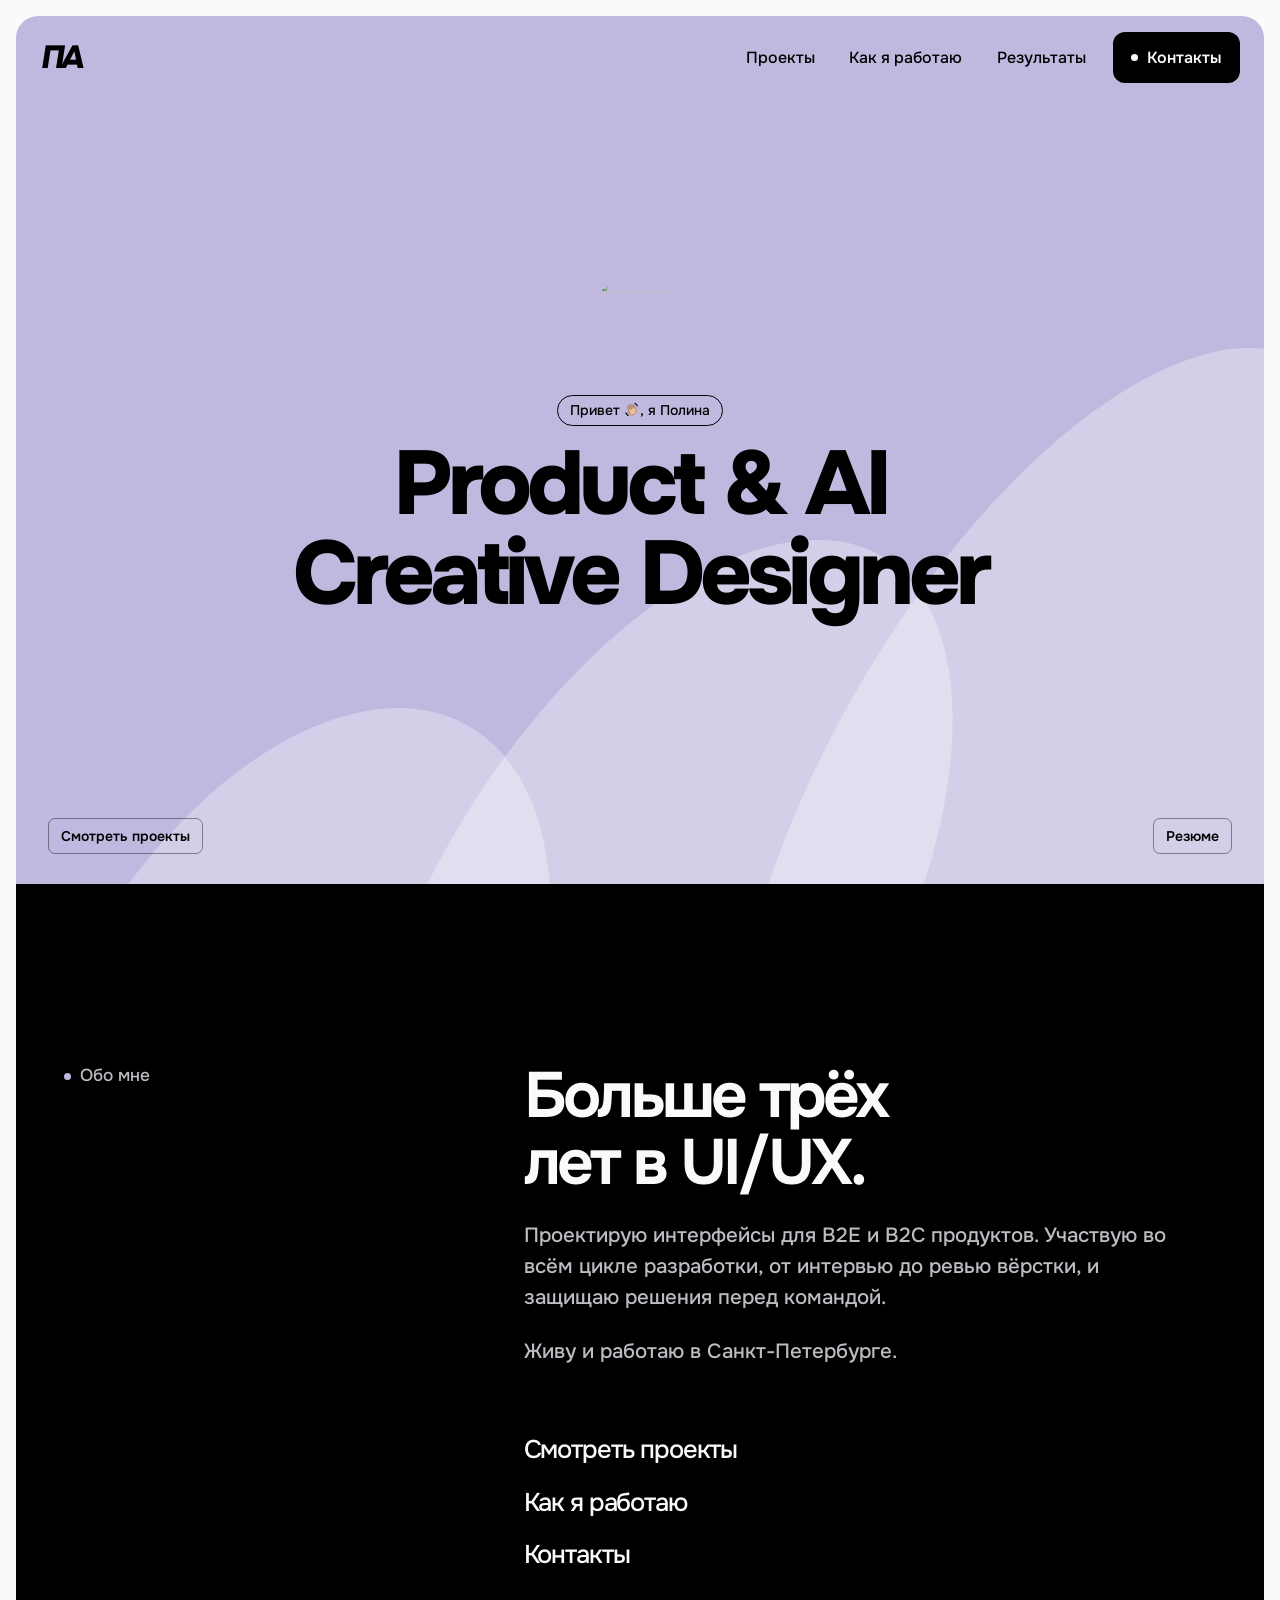
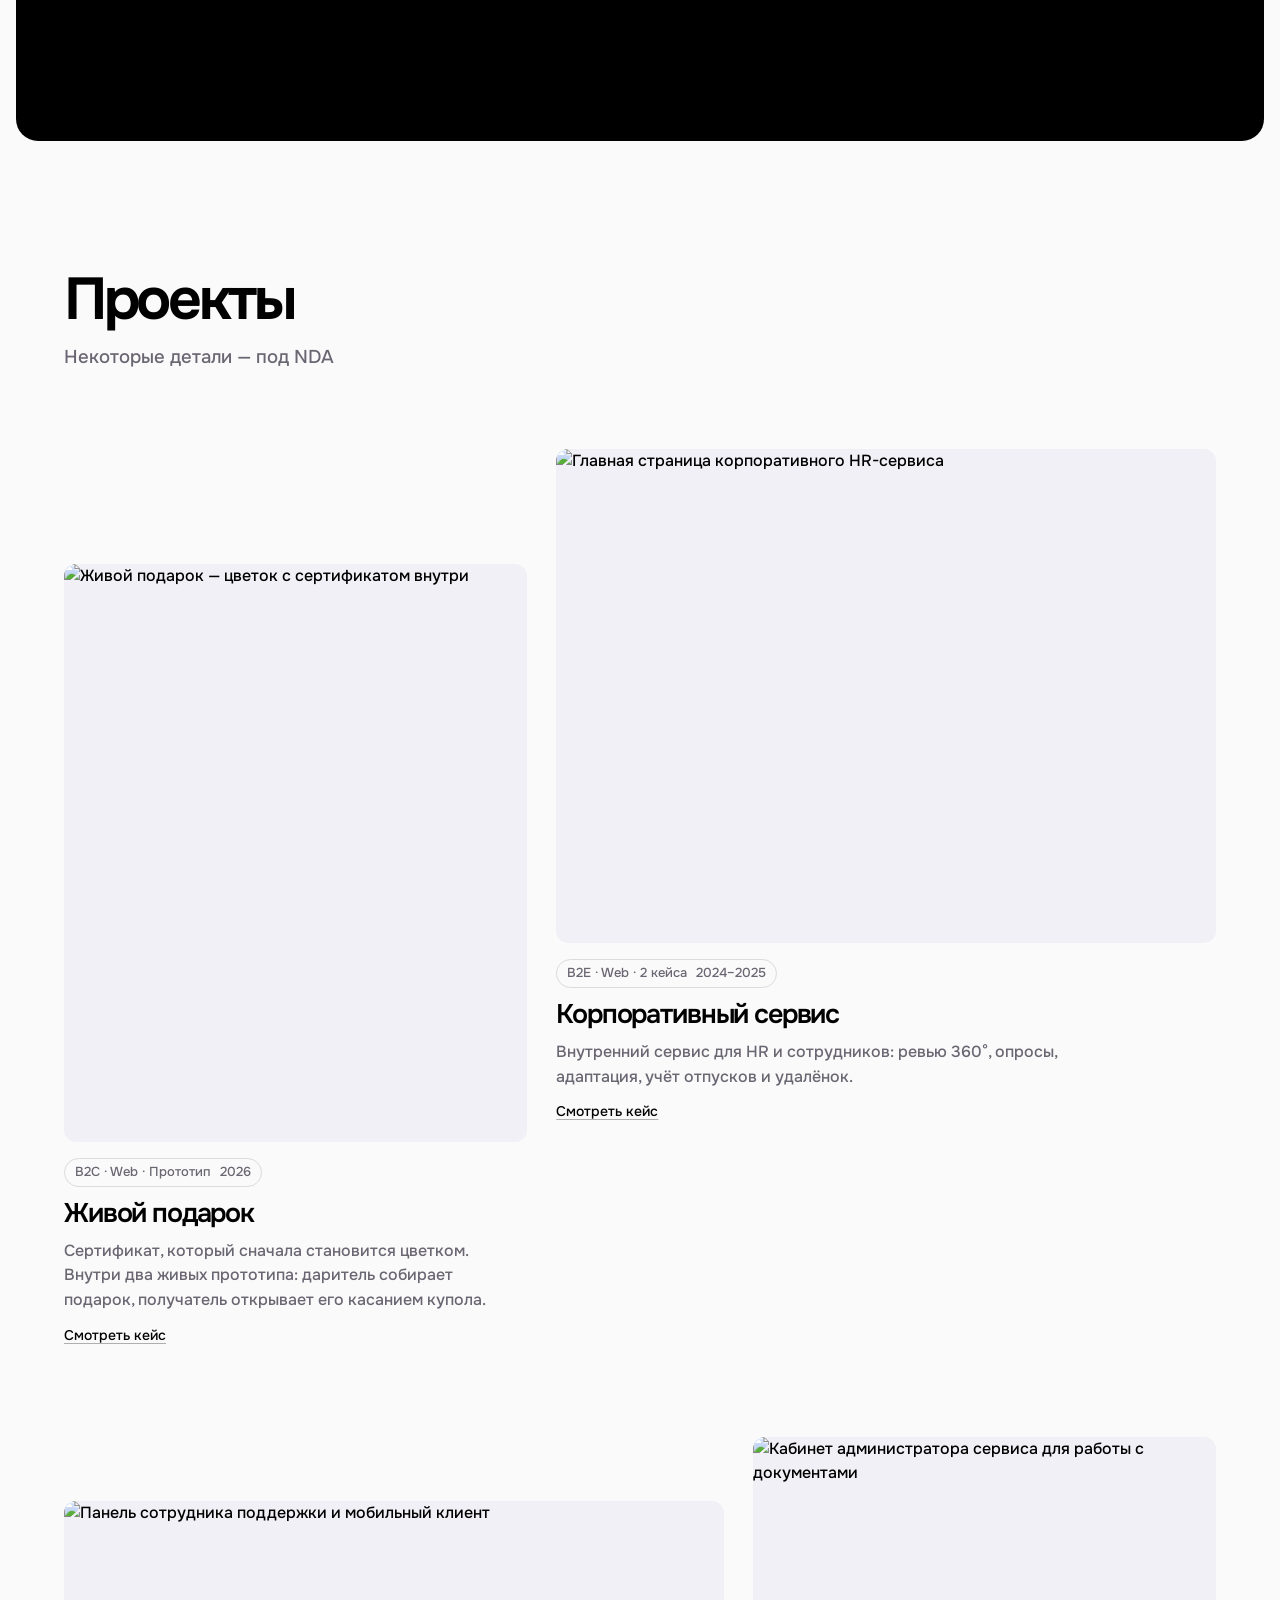
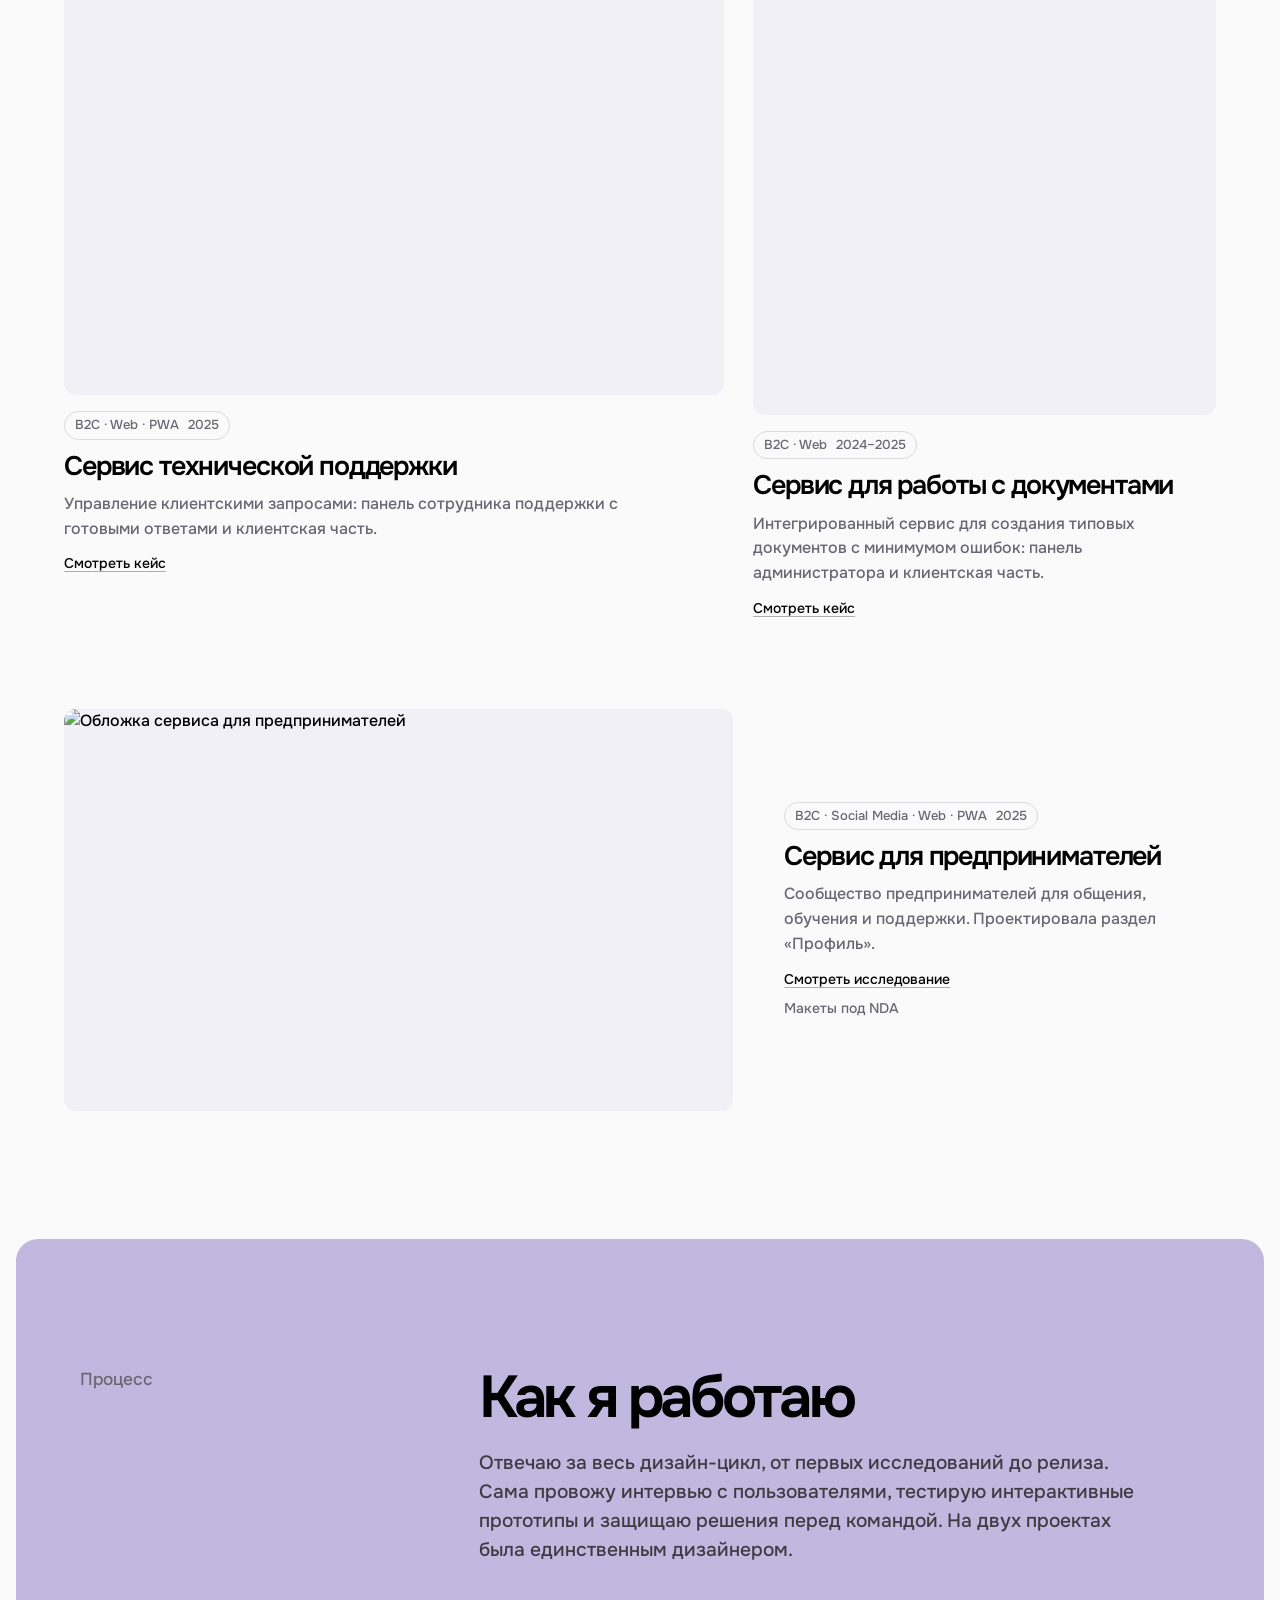
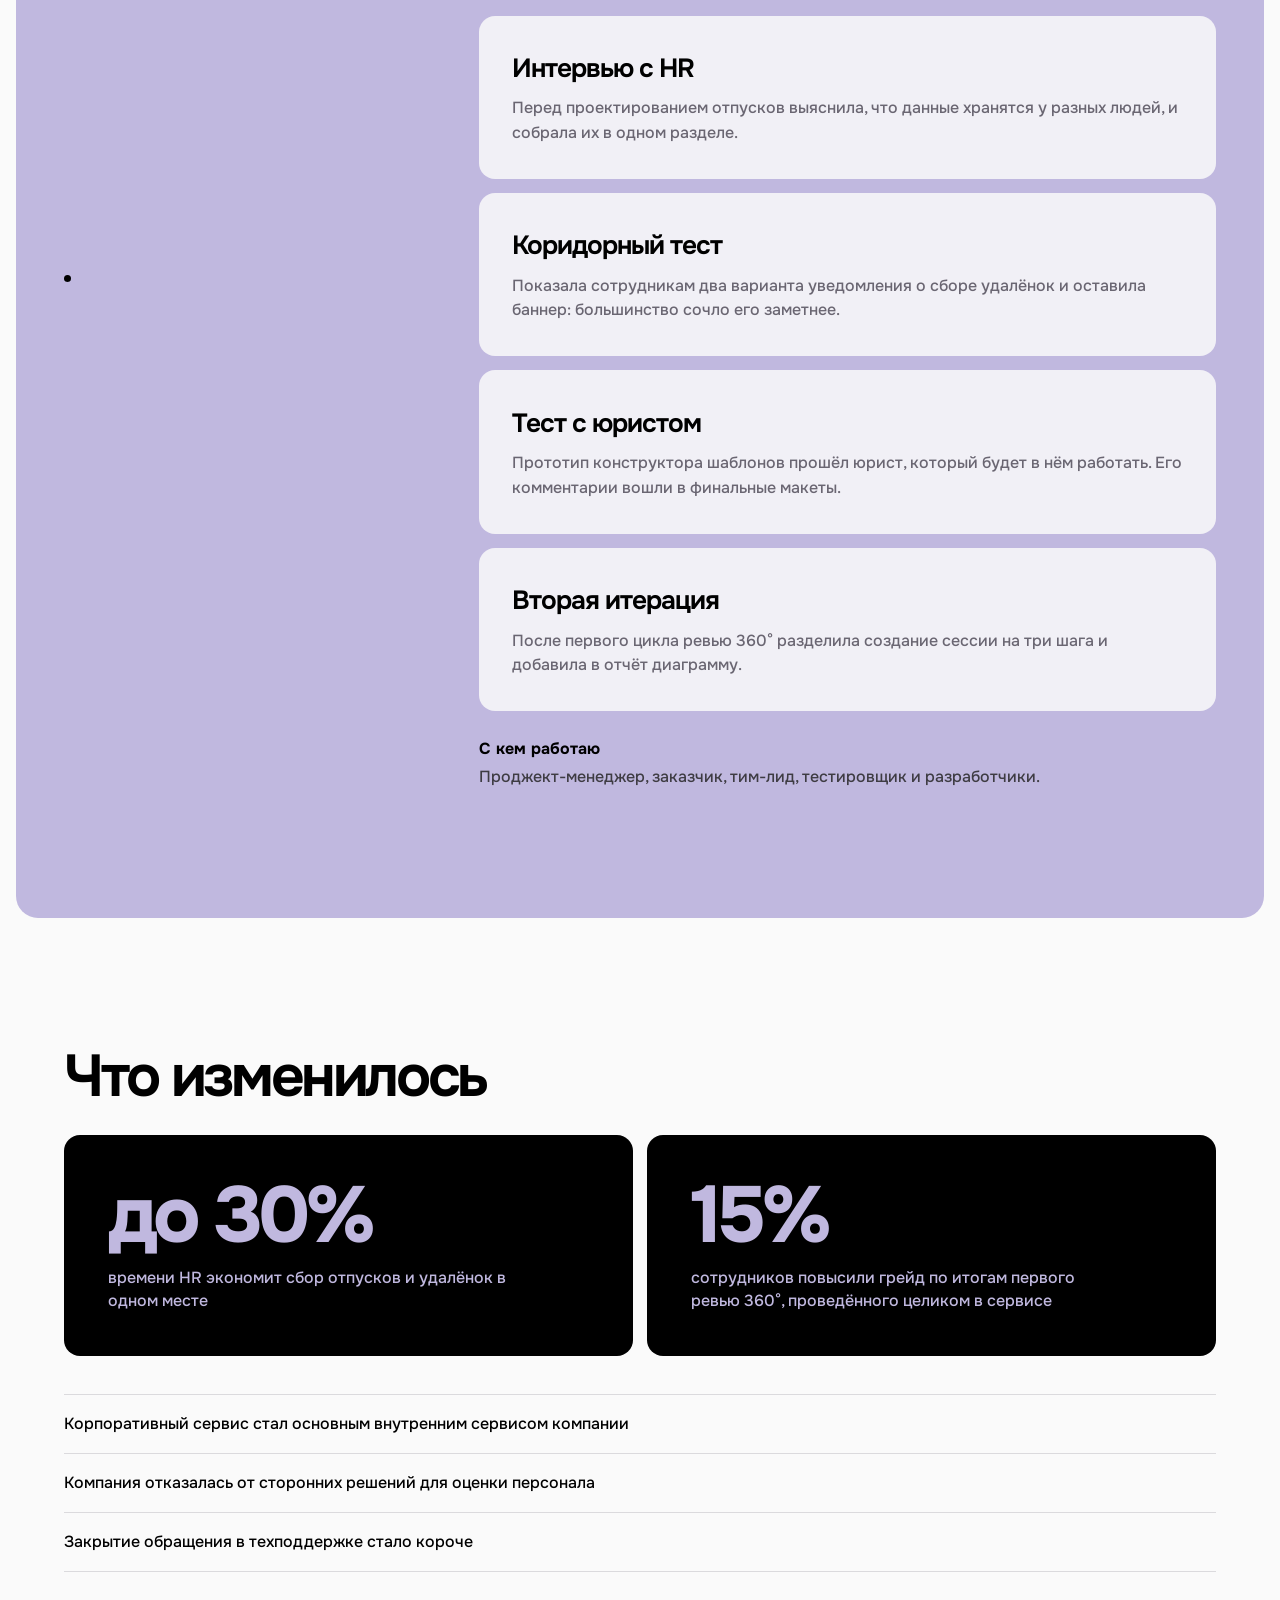
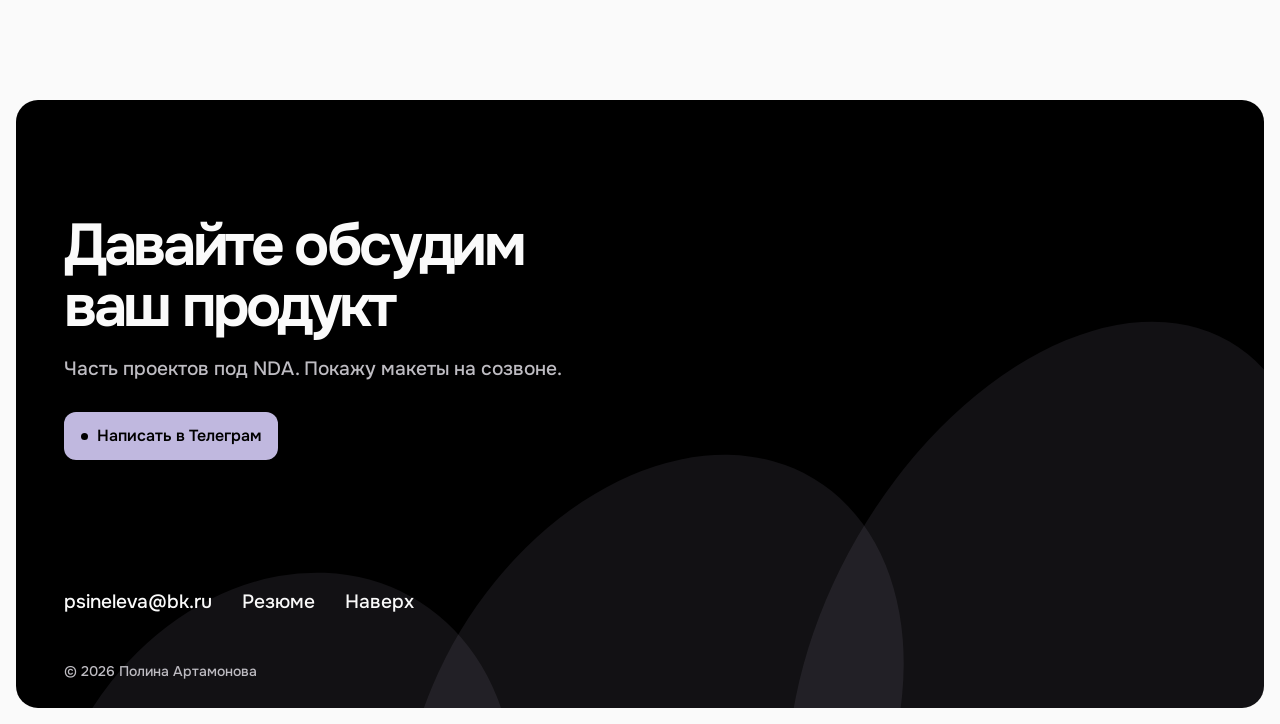
==== commit 7113c4b9: "Сделать ладонь тёплого бежевого оттенка" ====
--- a/index.html
+++ b/index.html
@@ -20,8 +20,8 @@
   <link rel="apple-touch-icon" href="assets/apple-touch-icon.png?v=pa-soft-lavender" sizes="180x180" />
   <link rel="stylesheet" href="css/fonts.css?v=4" />
   <link rel="stylesheet" href="css/tw.css" />
-  <link rel="stylesheet" href="css/site.css?v=13" />
-  <script src="js/site.js?v=5" defer></script>
+  <link rel="stylesheet" href="css/site.css?v=14" />
+  <script src="js/site.js?v=6" defer></script>
 </head>
 <body id="top" class="home-page">
   <a class="skip-link" href="#main">К содержанию</a>
@@ -45,7 +45,7 @@
         <div class="hero-copy">
           <img class="hero-portrait reveal" src="assets/avatar.jpg" width="900" height="1350" alt="" decoding="async" />
           <p class="hero-intro reveal">Привет<svg class="hero-wave" viewBox="0 0 24 24" aria-hidden="true" focusable="false" fill="none" stroke="currentColor" stroke-width="1.7" stroke-linecap="round" stroke-linejoin="round">
-              <path transform="rotate(-23 12 12)" fill="currentColor" stroke="none" d="M7.2 15.4V6.35a1.05 1.05 0 0 1 2.1 0v4.15a.55.55 0 0 0 1.1 0V4.45a1.05 1.05 0 0 1 2.1 0v6.05a.55.55 0 0 0 1.1 0V5.55a1.05 1.05 0 0 1 2.1 0v5.55a.55.55 0 0 0 1.1 0V7.7a1.05 1.05 0 0 1 2.1 0v7.45a5.9 5.9 0 0 1-5.9 5.9h-1.1c-1.65 0-3.25-.66-4.45-1.82l-3.7-3.63a1.3 1.3 0 0 1 1.82-1.86Z" />
+              <path transform="rotate(-23 12 12)" fill="#e8be9a" stroke="#805439" stroke-width=".7" d="M7.2 15.4V6.35a1.05 1.05 0 0 1 2.1 0v4.15a.55.55 0 0 0 1.1 0V4.45a1.05 1.05 0 0 1 2.1 0v6.05a.55.55 0 0 0 1.1 0V5.55a1.05 1.05 0 0 1 2.1 0v5.55a.55.55 0 0 0 1.1 0V7.7a1.05 1.05 0 0 1 2.1 0v7.45a5.9 5.9 0 0 1-5.9 5.9h-1.1c-1.65 0-3.25-.66-4.45-1.82l-3.7-3.63a1.3 1.3 0 0 1 1.82-1.86Z" />
               <path d="M17.5 2.1a7.2 7.2 0 0 1 3.8 4.2M3 17.3a7 7 0 0 0 3.6 4.2" />
             </svg>, я Полина</p>
           <h1 id="hero-title" class="display hero-title" lang="en"><span>Product &amp; AI</span> <span>Creative Designer</span></h1>
--- a/css/site.css
+++ b/css/site.css
@@ -86,10 +86,10 @@
 .motion-ready .hero-title > span + span { animation-delay: .085s; }
 .motion-ready .hero .motif { animation: motif-in 1.35s var(--ease) both; }
 @media (prefers-reduced-motion: no-preference) {
-  .motion-ready .hero-intro.in .hero-wave { animation: greeting-wave .85s ease-in-out .32s; }
+  .motion-ready .hero-intro.in .hero-wave { animation: greeting-wave .85s ease-in-out .32s forwards; }
 }
 @keyframes greeting-wave {
-  0%, 100% { transform: rotate(0deg); }
+  0%, 100% { transform: none; }
   20%, 54% { transform: rotate(17deg); }
   37%, 71% { transform: rotate(-12deg); }
 }
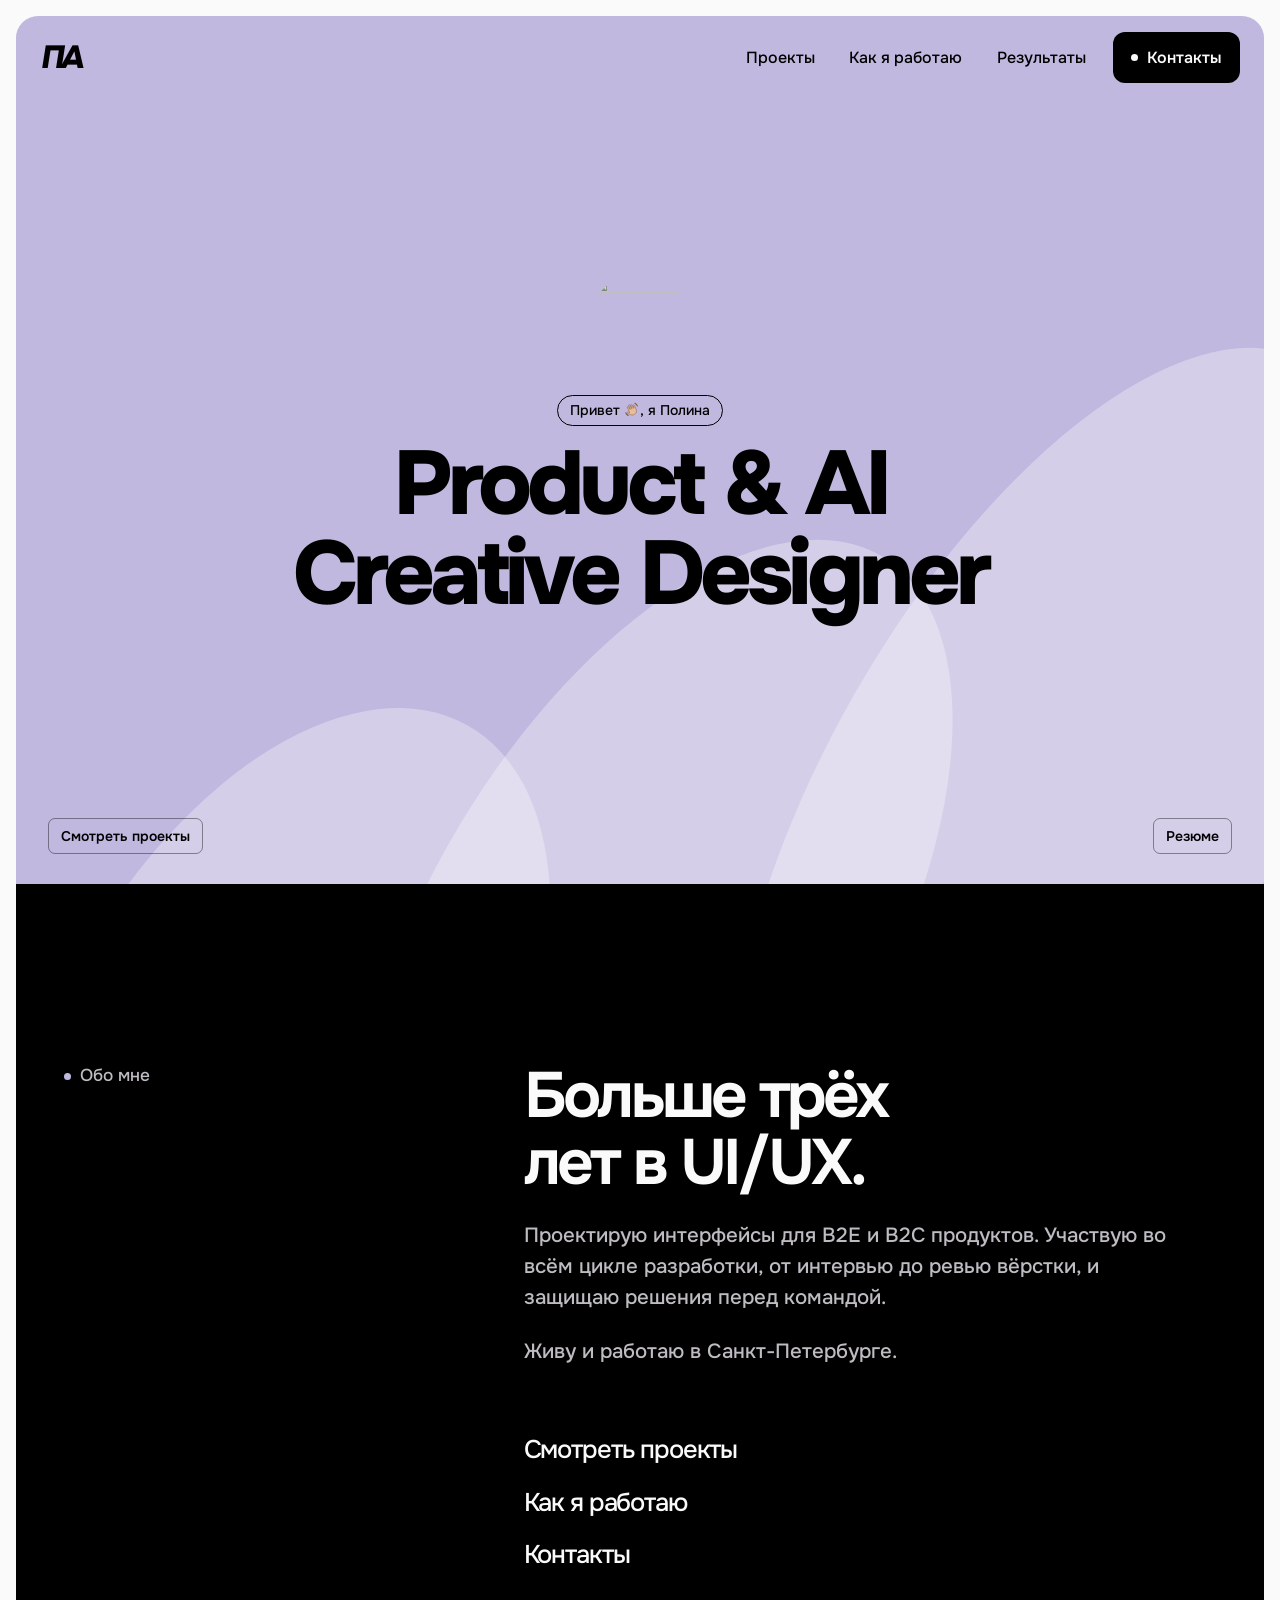
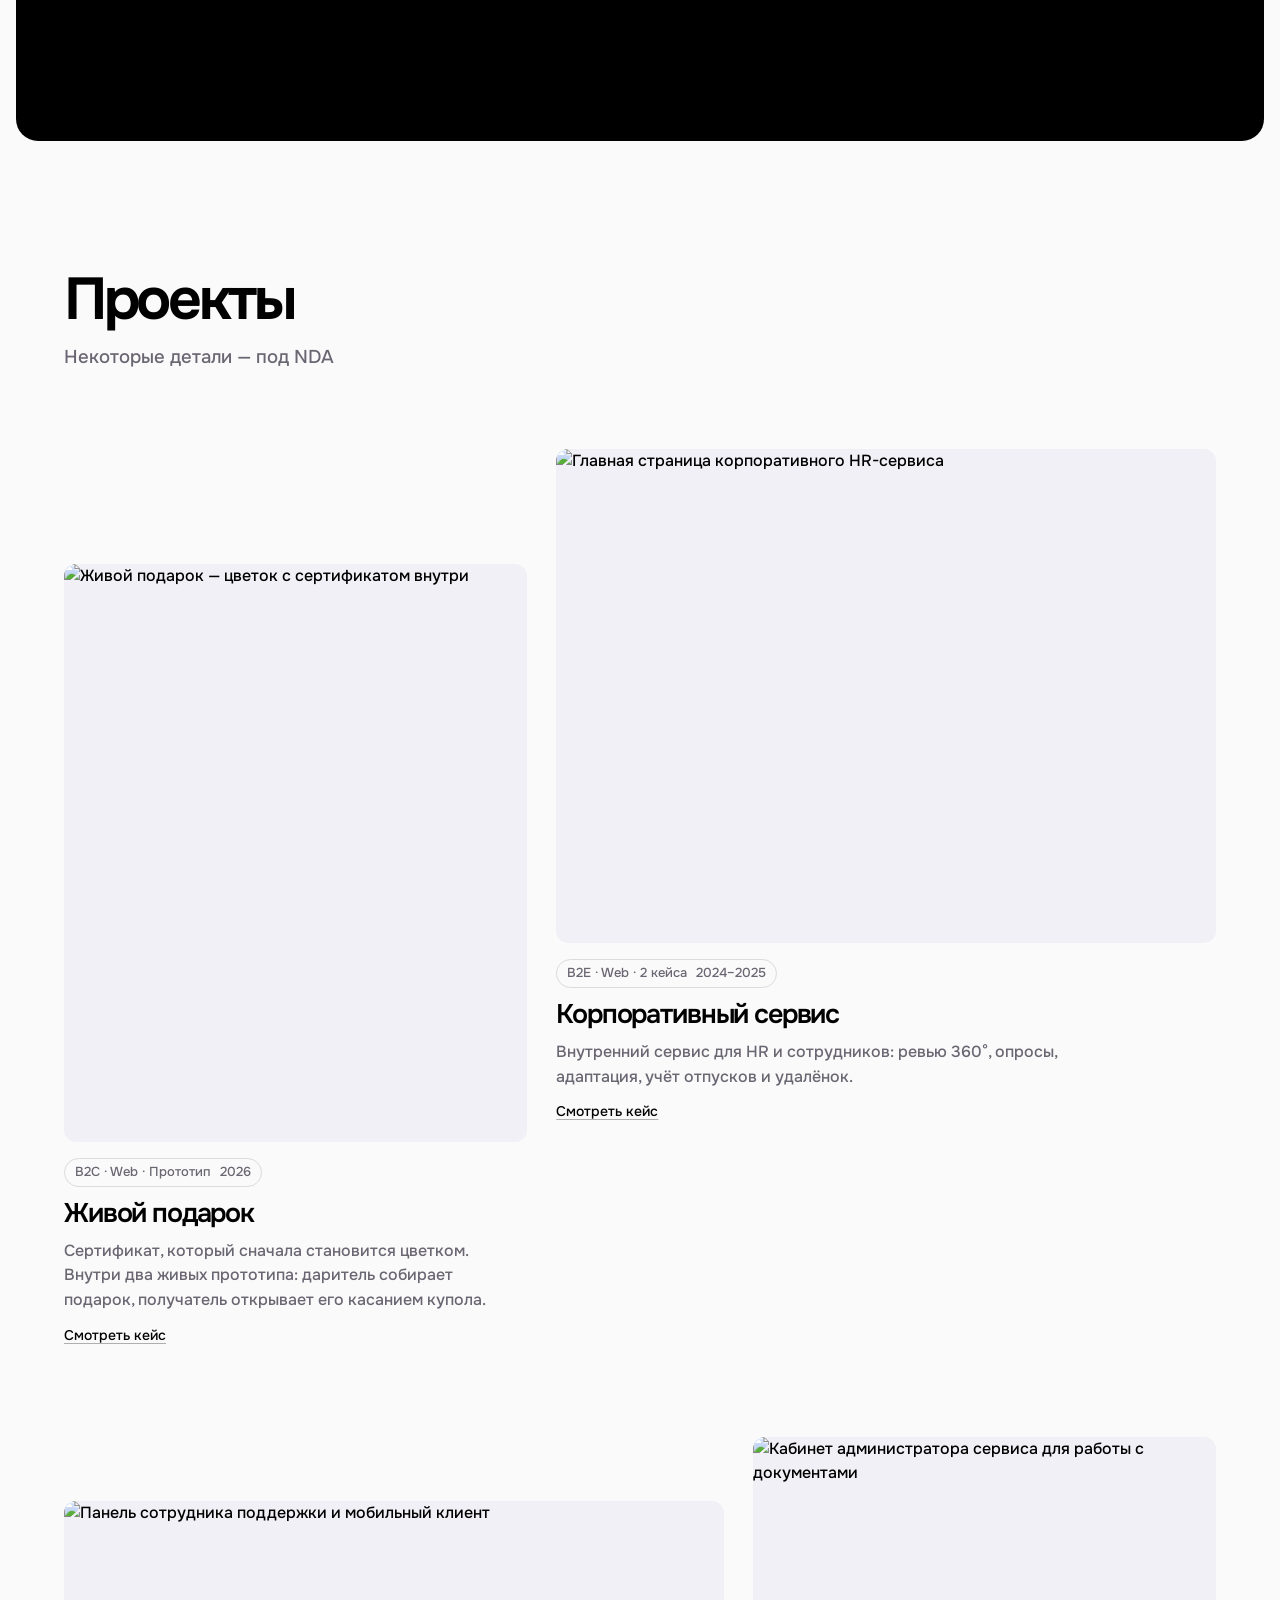
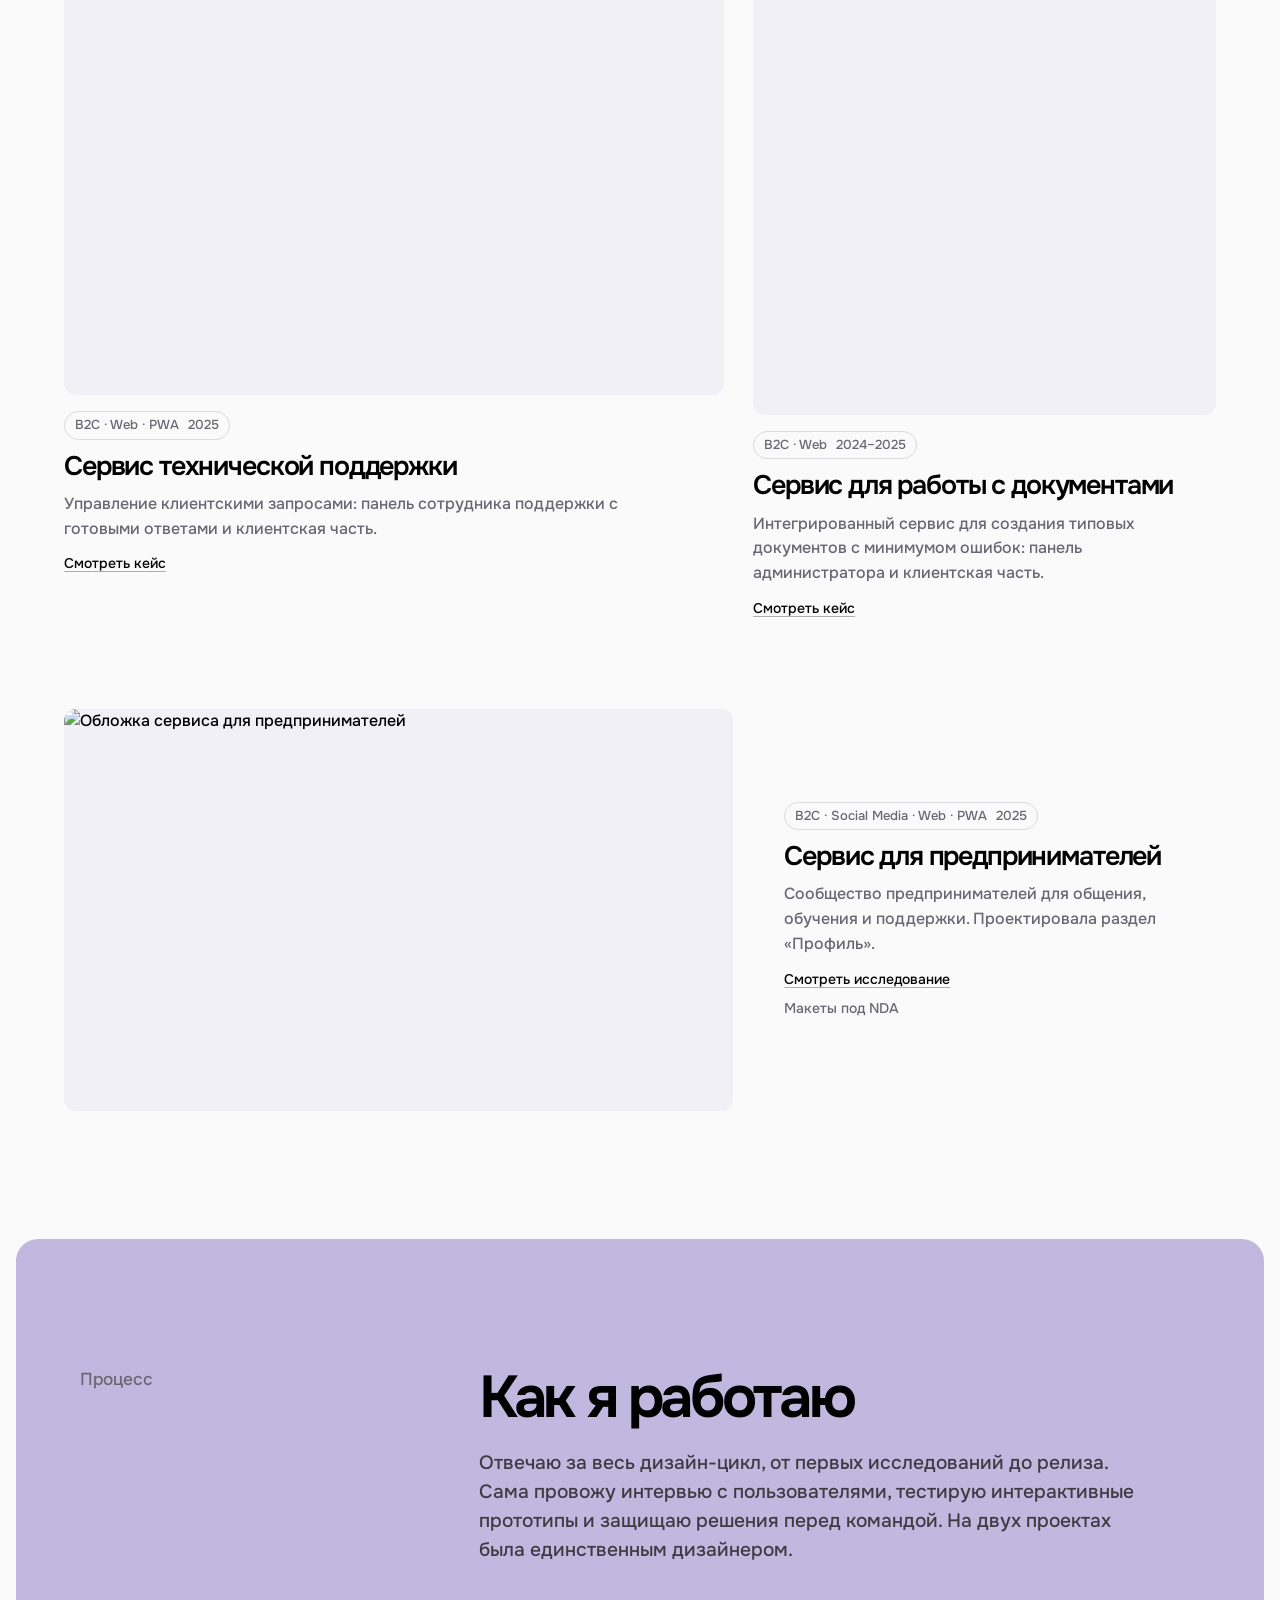
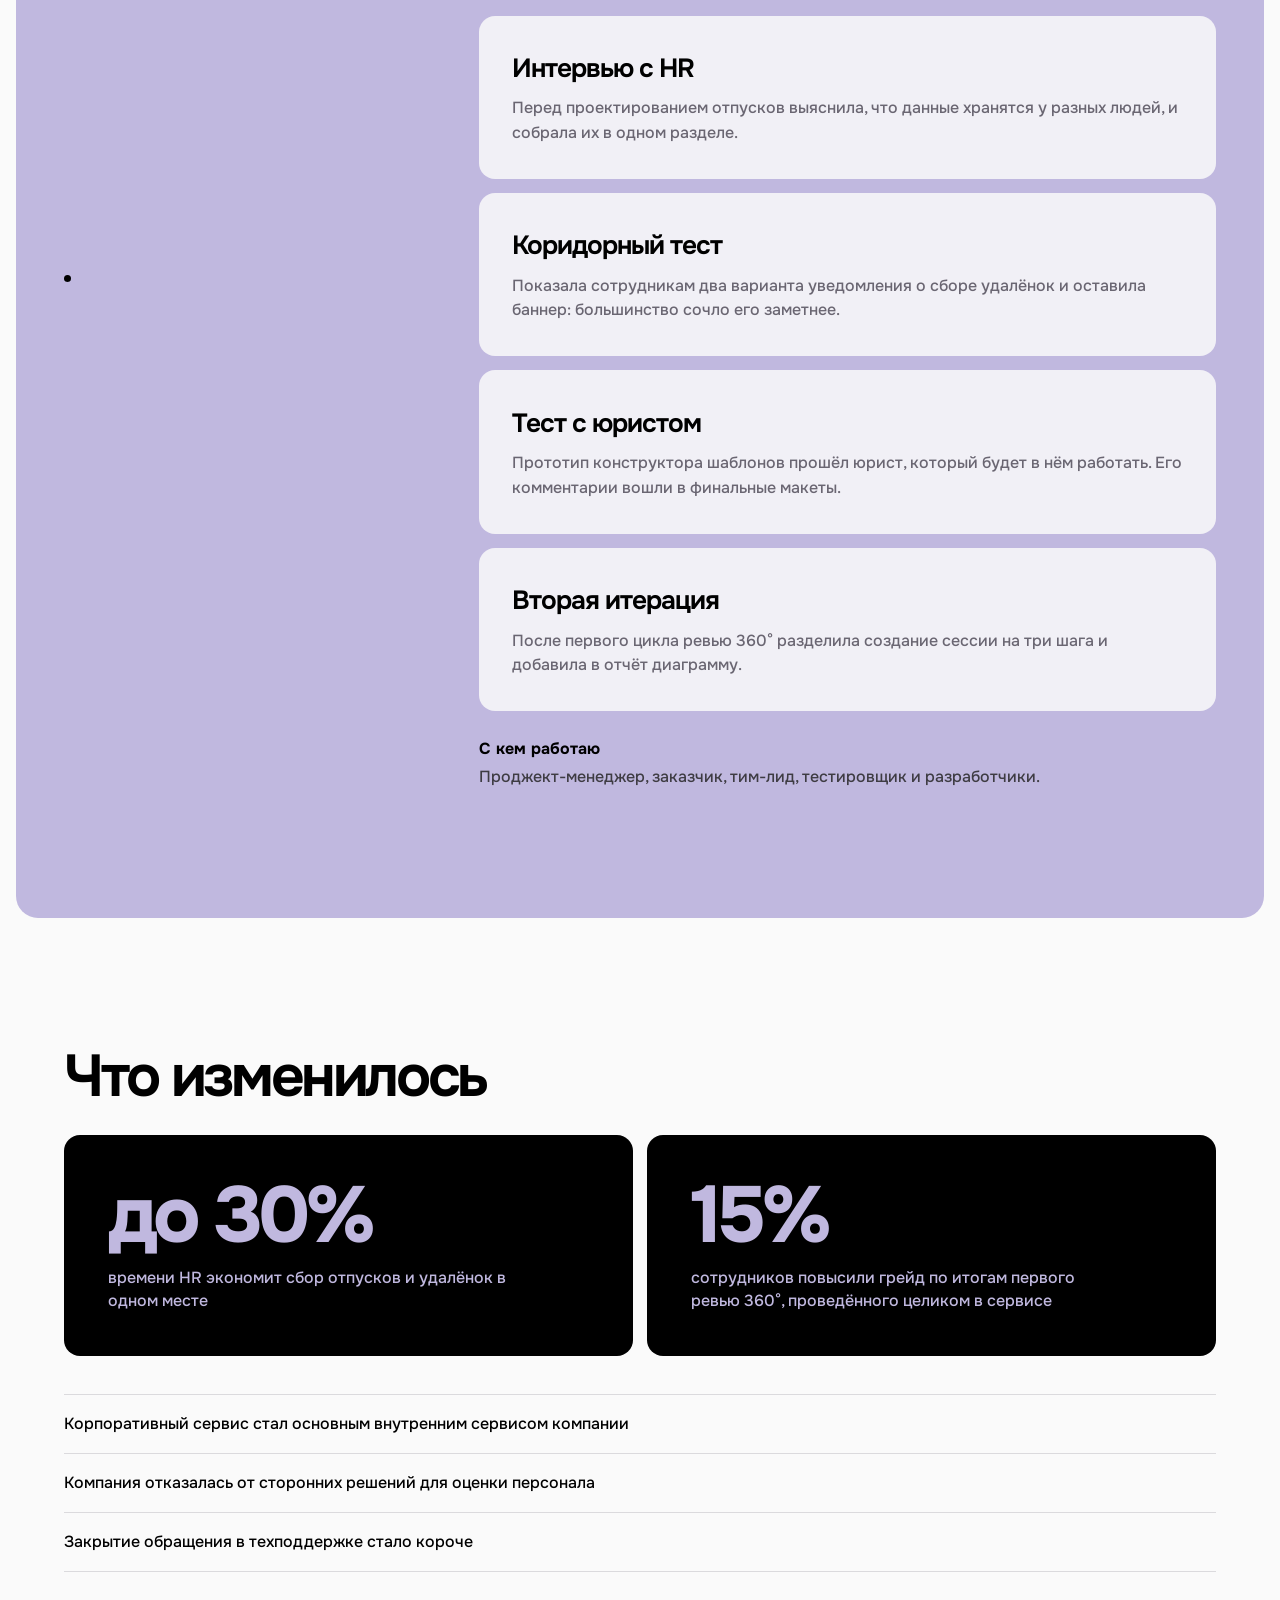
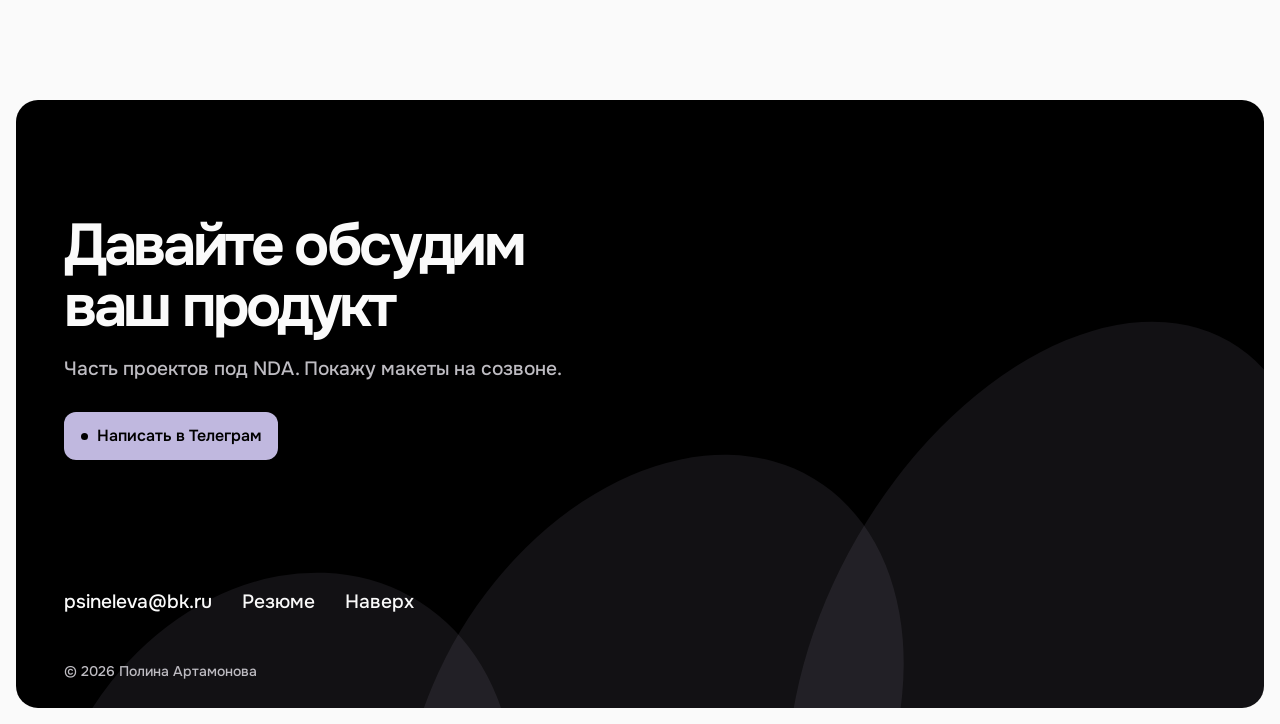
==== commit edadca7f: "Уравнять цвет линий взмаха и контура ладони" ====
--- a/index.html
+++ b/index.html
@@ -44,8 +44,8 @@
         <div class="motif" aria-hidden="true"><i></i><i></i><i></i></div>
         <div class="hero-copy">
           <img class="hero-portrait reveal" src="assets/avatar.jpg" width="900" height="1350" alt="" decoding="async" />
-          <p class="hero-intro reveal">Привет<svg class="hero-wave" viewBox="0 0 24 24" aria-hidden="true" focusable="false" fill="none" stroke="currentColor" stroke-width="1.7" stroke-linecap="round" stroke-linejoin="round">
-              <path transform="rotate(-23 12 12)" fill="#e8be9a" stroke="#805439" stroke-width=".7" d="M7.2 15.4V6.35a1.05 1.05 0 0 1 2.1 0v4.15a.55.55 0 0 0 1.1 0V4.45a1.05 1.05 0 0 1 2.1 0v6.05a.55.55 0 0 0 1.1 0V5.55a1.05 1.05 0 0 1 2.1 0v5.55a.55.55 0 0 0 1.1 0V7.7a1.05 1.05 0 0 1 2.1 0v7.45a5.9 5.9 0 0 1-5.9 5.9h-1.1c-1.65 0-3.25-.66-4.45-1.82l-3.7-3.63a1.3 1.3 0 0 1 1.82-1.86Z" />
+          <p class="hero-intro reveal">Привет<svg class="hero-wave" viewBox="0 0 24 24" aria-hidden="true" focusable="false" fill="none" stroke="#805439" stroke-width="1.7" stroke-linecap="round" stroke-linejoin="round">
+              <path transform="rotate(-23 12 12)" fill="#e8be9a" stroke-width=".7" d="M7.2 15.4V6.35a1.05 1.05 0 0 1 2.1 0v4.15a.55.55 0 0 0 1.1 0V4.45a1.05 1.05 0 0 1 2.1 0v6.05a.55.55 0 0 0 1.1 0V5.55a1.05 1.05 0 0 1 2.1 0v5.55a.55.55 0 0 0 1.1 0V7.7a1.05 1.05 0 0 1 2.1 0v7.45a5.9 5.9 0 0 1-5.9 5.9h-1.1c-1.65 0-3.25-.66-4.45-1.82l-3.7-3.63a1.3 1.3 0 0 1 1.82-1.86Z" />
               <path d="M17.5 2.1a7.2 7.2 0 0 1 3.8 4.2M3 17.3a7 7 0 0 0 3.6 4.2" />
             </svg>, я Полина</p>
           <h1 id="hero-title" class="display hero-title" lang="en"><span>Product &amp; AI</span> <span>Creative Designer</span></h1>
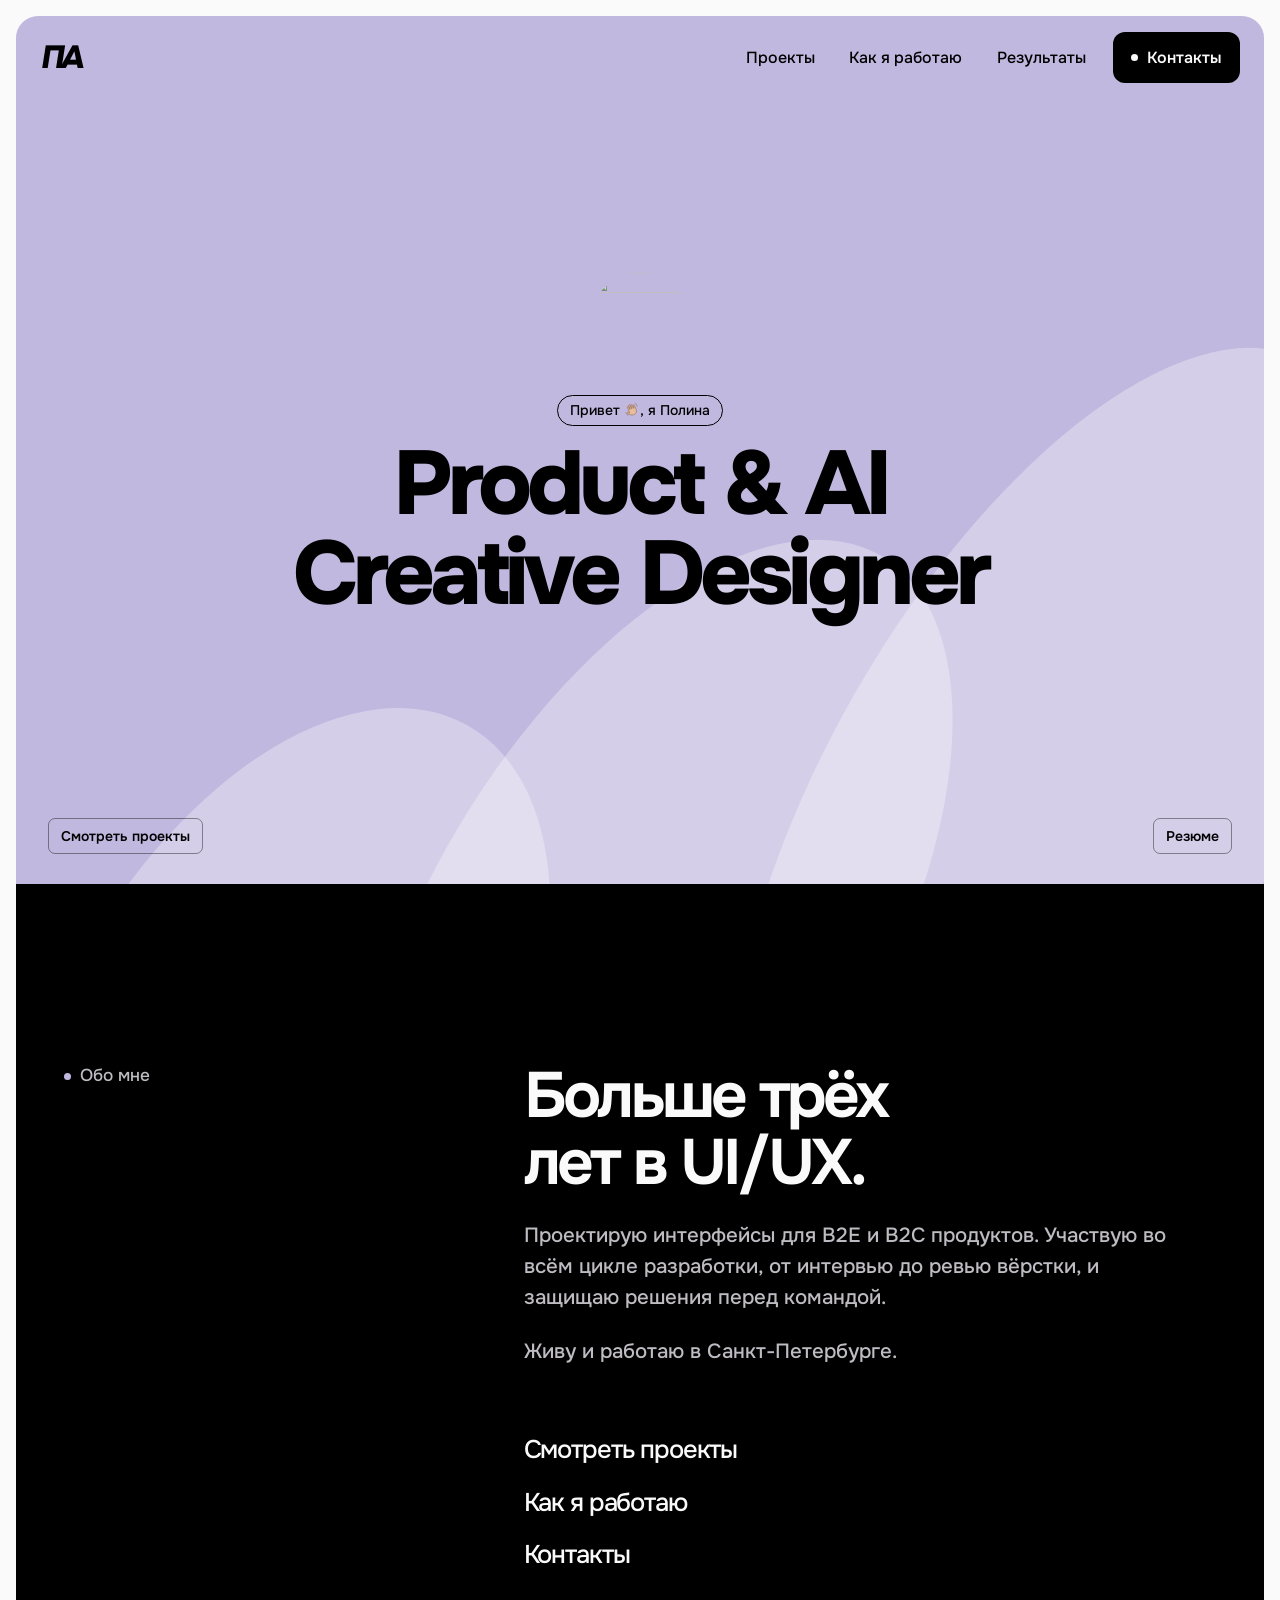
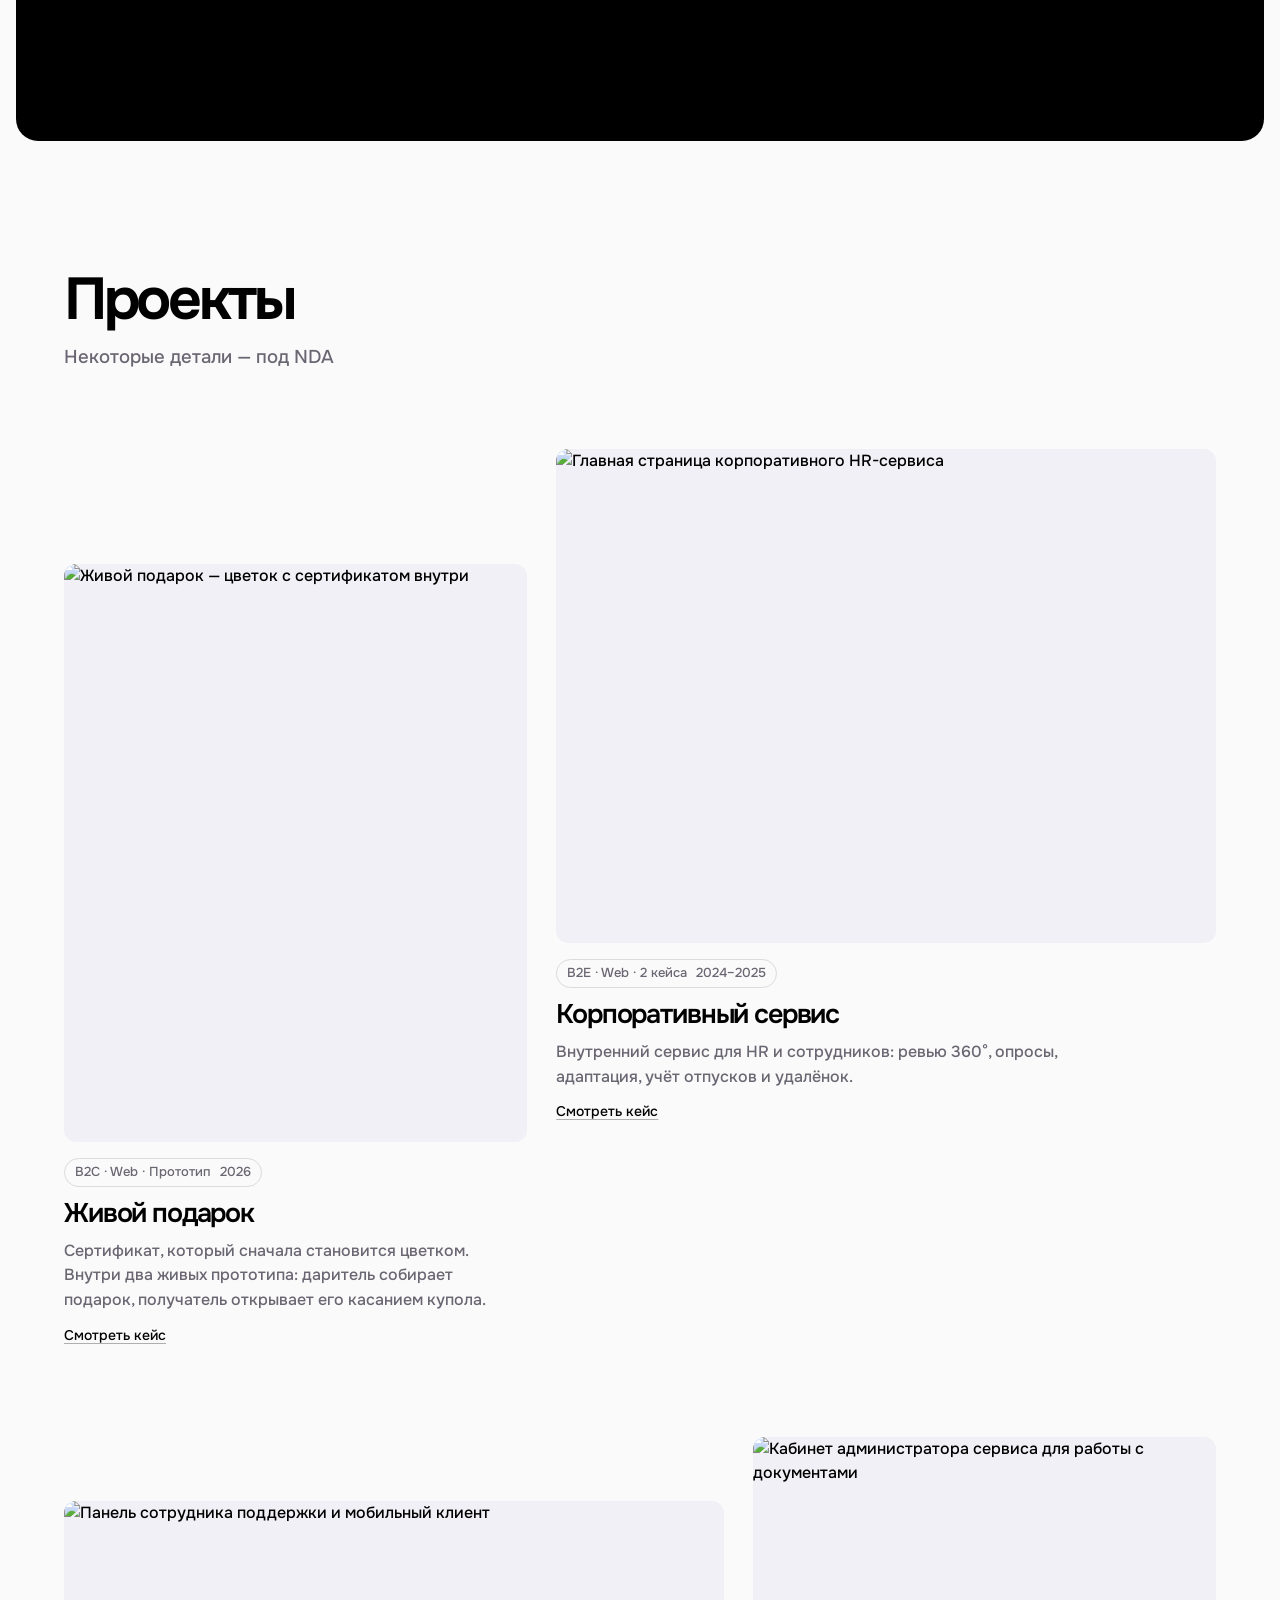
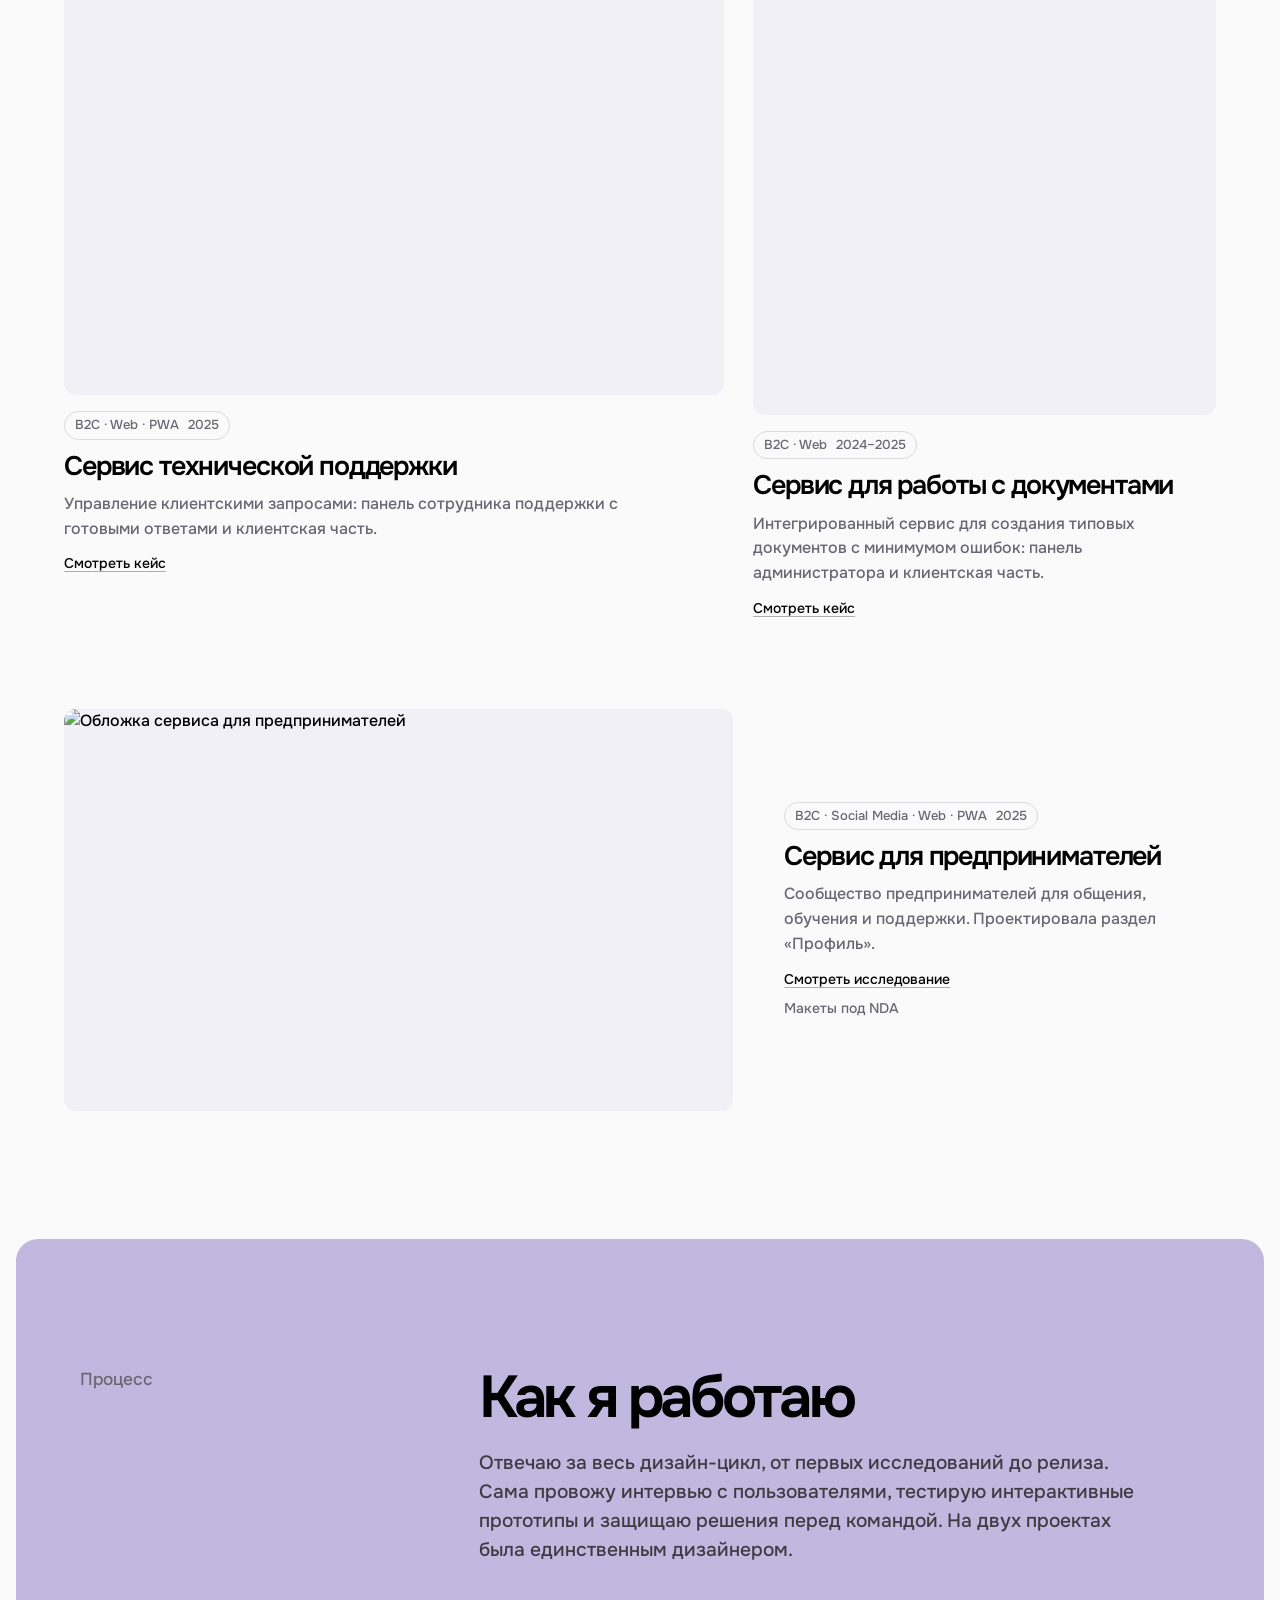
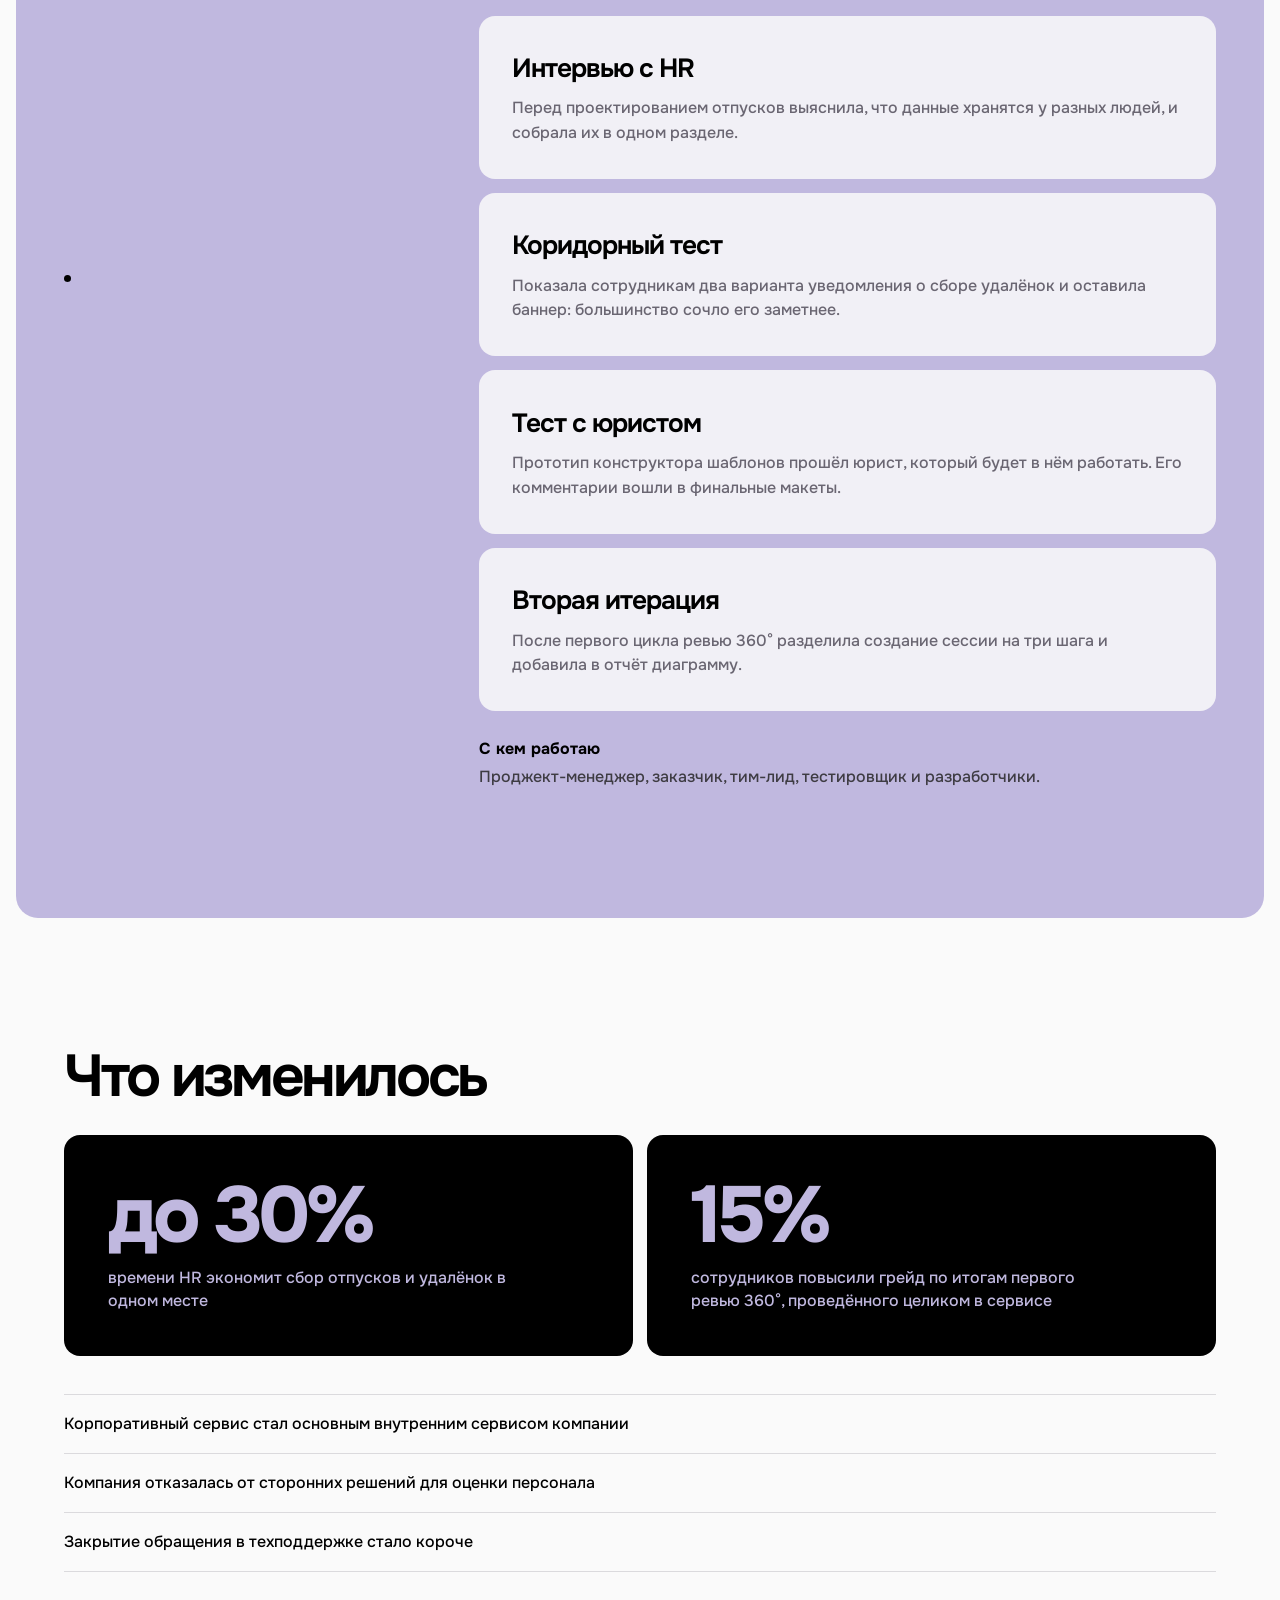
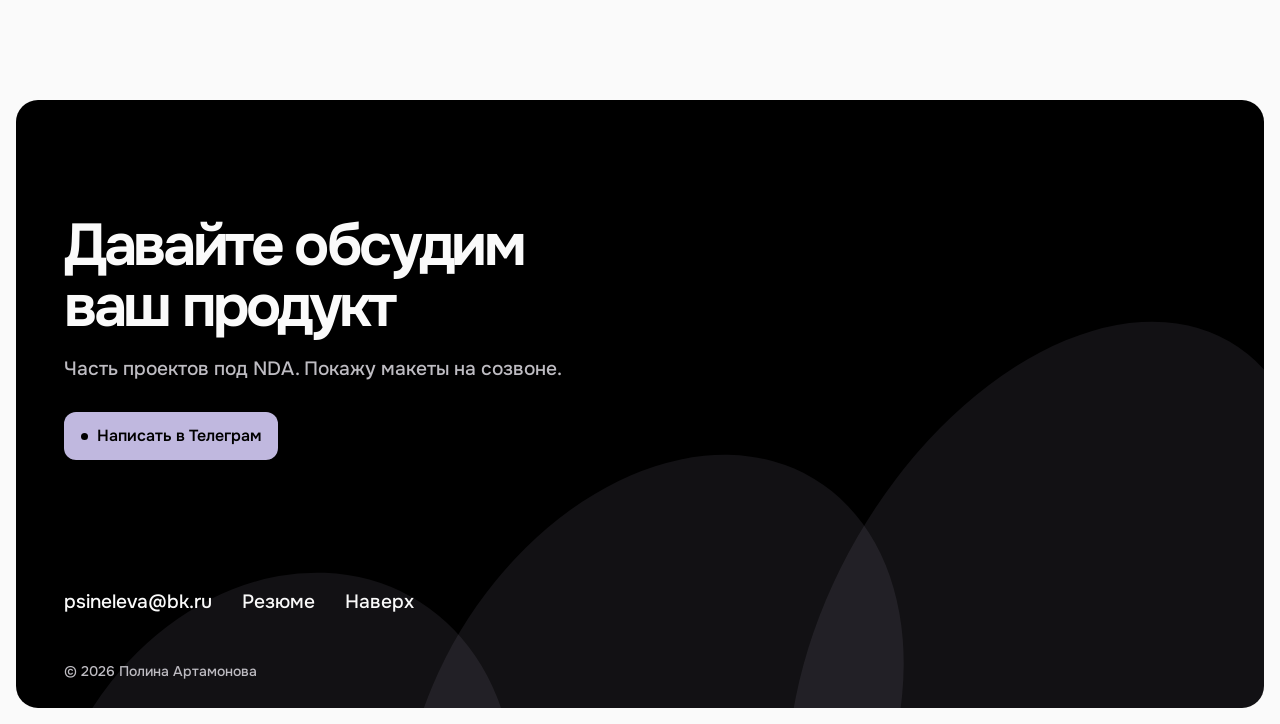
==== commit 40d65579: "Уравнять толщину линий ладони и взмаха" ====
--- a/index.html
+++ b/index.html
@@ -44,8 +44,8 @@
         <div class="motif" aria-hidden="true"><i></i><i></i><i></i></div>
         <div class="hero-copy">
           <img class="hero-portrait reveal" src="assets/avatar.jpg" width="900" height="1350" alt="" decoding="async" />
-          <p class="hero-intro reveal">Привет<svg class="hero-wave" viewBox="0 0 24 24" aria-hidden="true" focusable="false" fill="none" stroke="#805439" stroke-width="1.7" stroke-linecap="round" stroke-linejoin="round">
-              <path transform="rotate(-23 12 12)" fill="#e8be9a" stroke-width=".7" d="M7.2 15.4V6.35a1.05 1.05 0 0 1 2.1 0v4.15a.55.55 0 0 0 1.1 0V4.45a1.05 1.05 0 0 1 2.1 0v6.05a.55.55 0 0 0 1.1 0V5.55a1.05 1.05 0 0 1 2.1 0v5.55a.55.55 0 0 0 1.1 0V7.7a1.05 1.05 0 0 1 2.1 0v7.45a5.9 5.9 0 0 1-5.9 5.9h-1.1c-1.65 0-3.25-.66-4.45-1.82l-3.7-3.63a1.3 1.3 0 0 1 1.82-1.86Z" />
+          <p class="hero-intro reveal">Привет<svg class="hero-wave" viewBox="0 0 24 24" aria-hidden="true" focusable="false" fill="none" stroke="#805439" stroke-width=".7" stroke-linecap="round" stroke-linejoin="round">
+              <path transform="rotate(-23 12 12)" fill="#e8be9a" d="M7.2 15.4V6.35a1.05 1.05 0 0 1 2.1 0v4.15a.55.55 0 0 0 1.1 0V4.45a1.05 1.05 0 0 1 2.1 0v6.05a.55.55 0 0 0 1.1 0V5.55a1.05 1.05 0 0 1 2.1 0v5.55a.55.55 0 0 0 1.1 0V7.7a1.05 1.05 0 0 1 2.1 0v7.45a5.9 5.9 0 0 1-5.9 5.9h-1.1c-1.65 0-3.25-.66-4.45-1.82l-3.7-3.63a1.3 1.3 0 0 1 1.82-1.86Z" />
               <path d="M17.5 2.1a7.2 7.2 0 0 1 3.8 4.2M3 17.3a7 7 0 0 0 3.6 4.2" />
             </svg>, я Полина</p>
           <h1 id="hero-title" class="display hero-title" lang="en"><span>Product &amp; AI</span> <span>Creative Designer</span></h1>
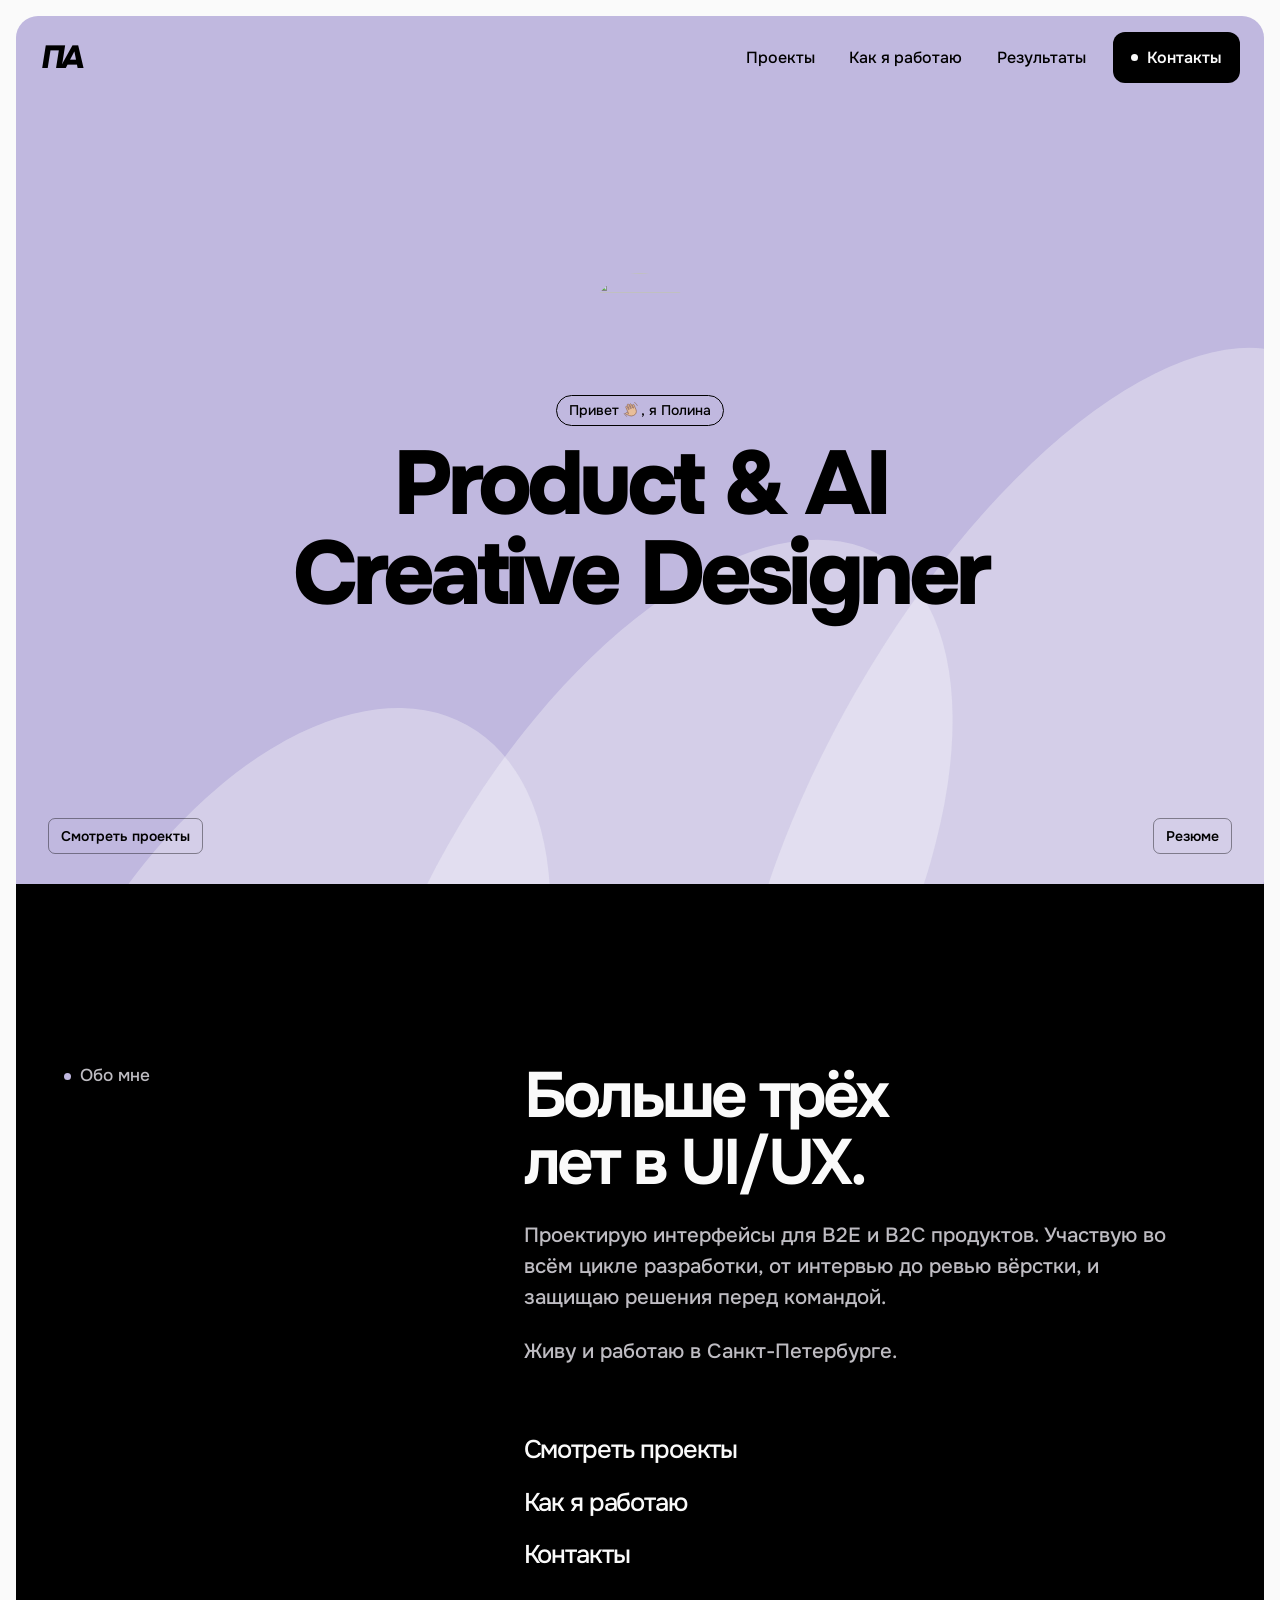
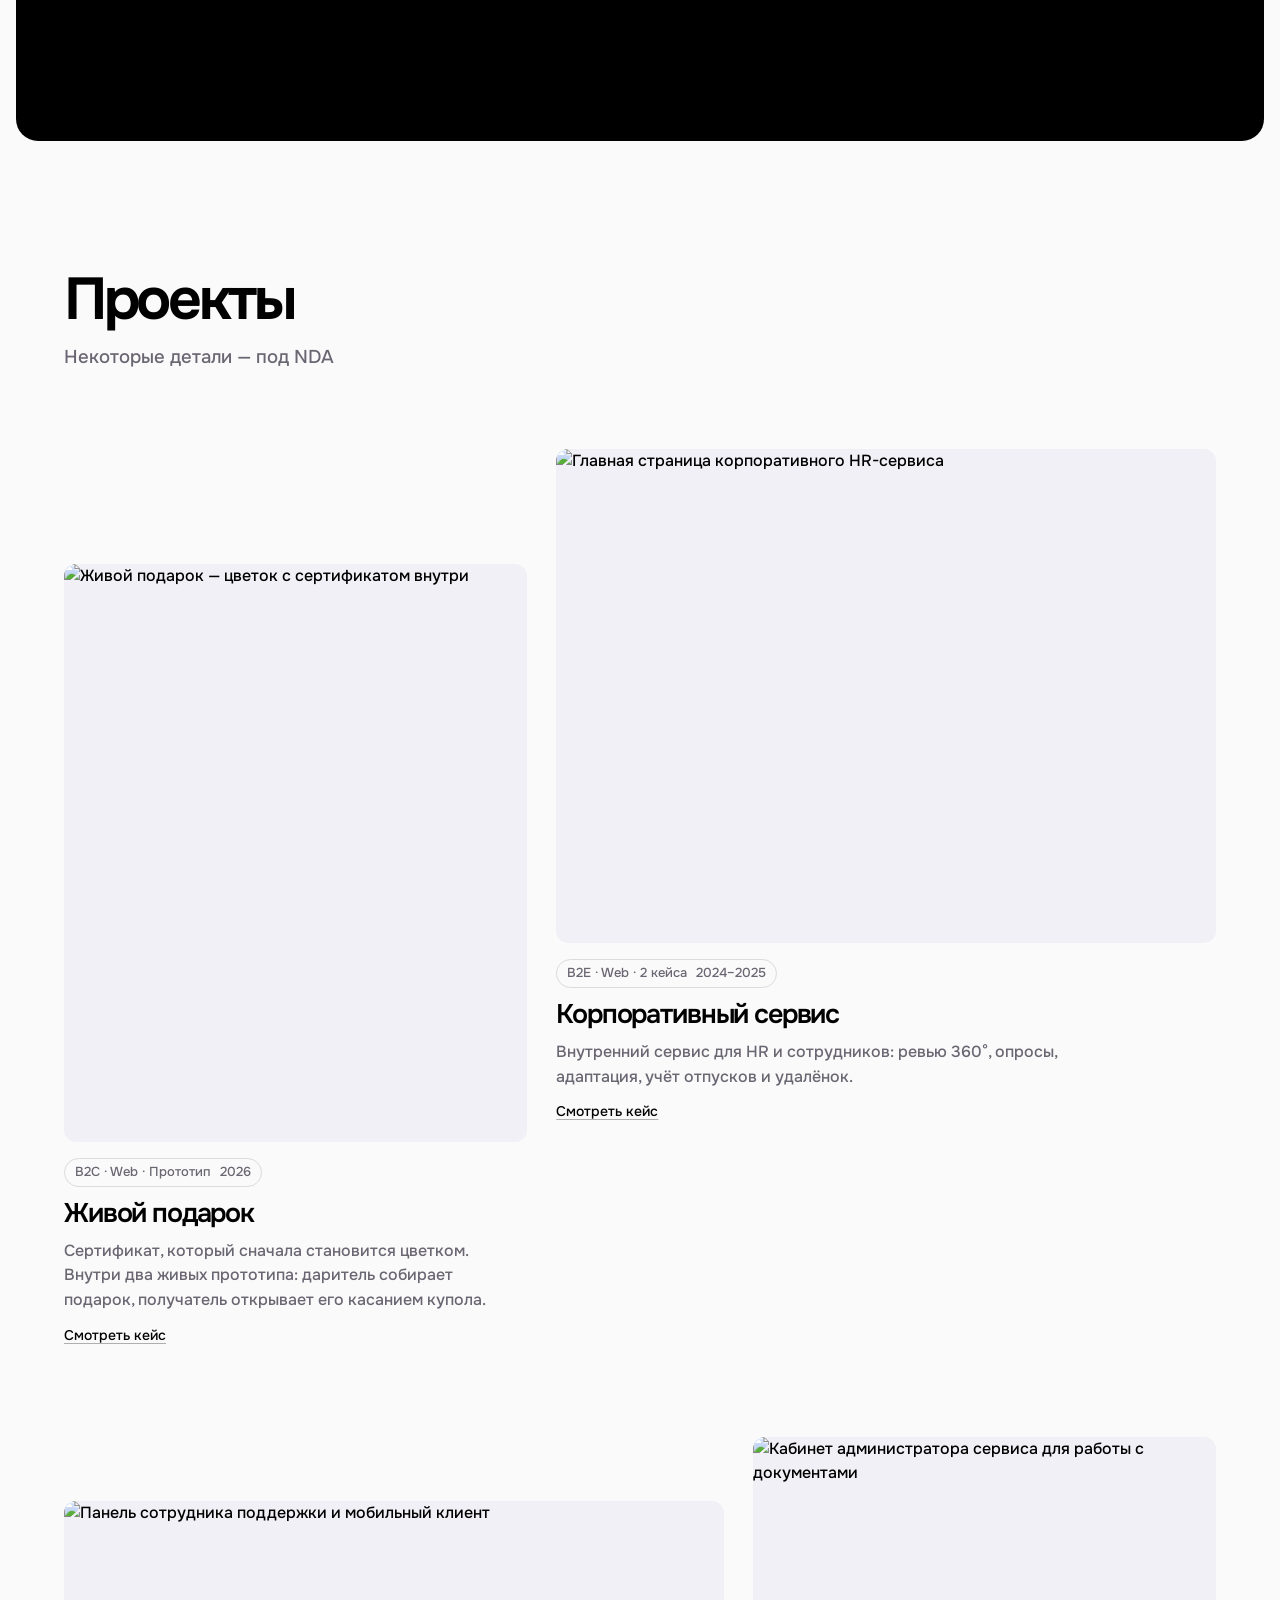
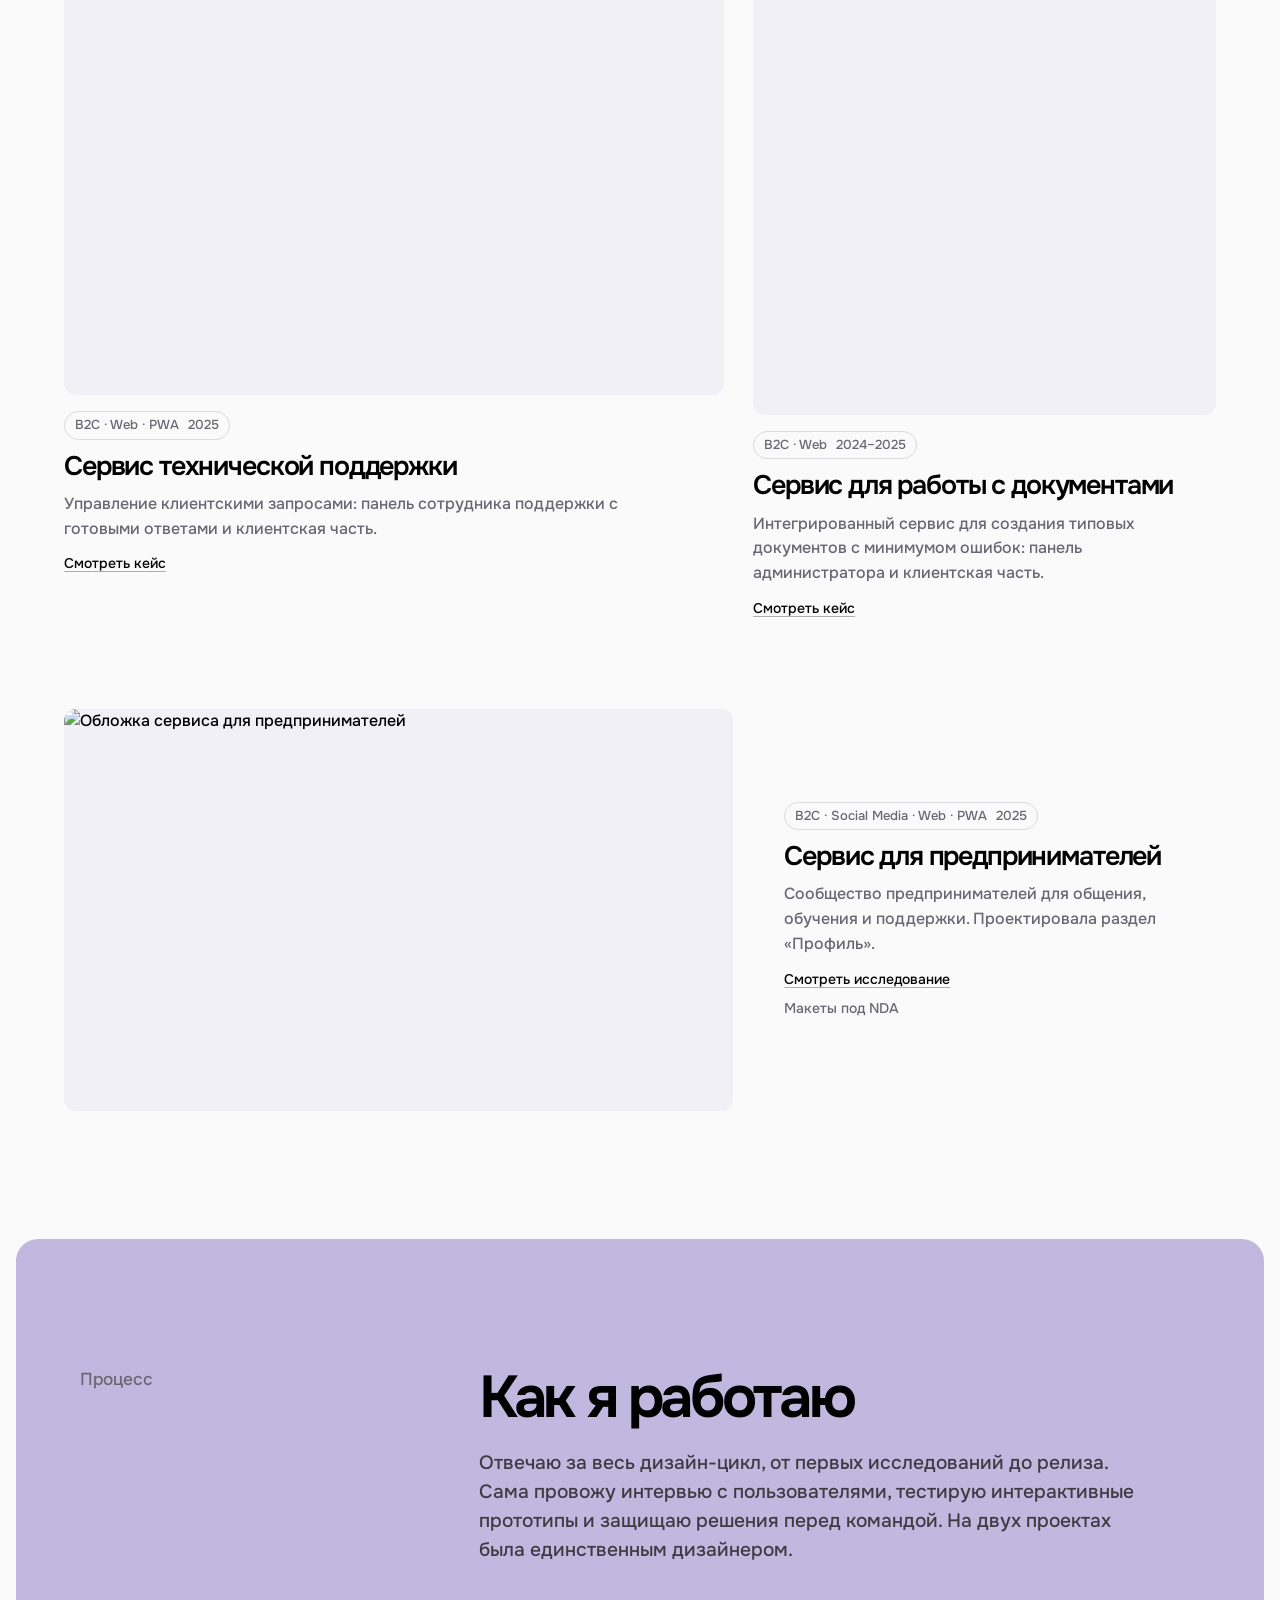
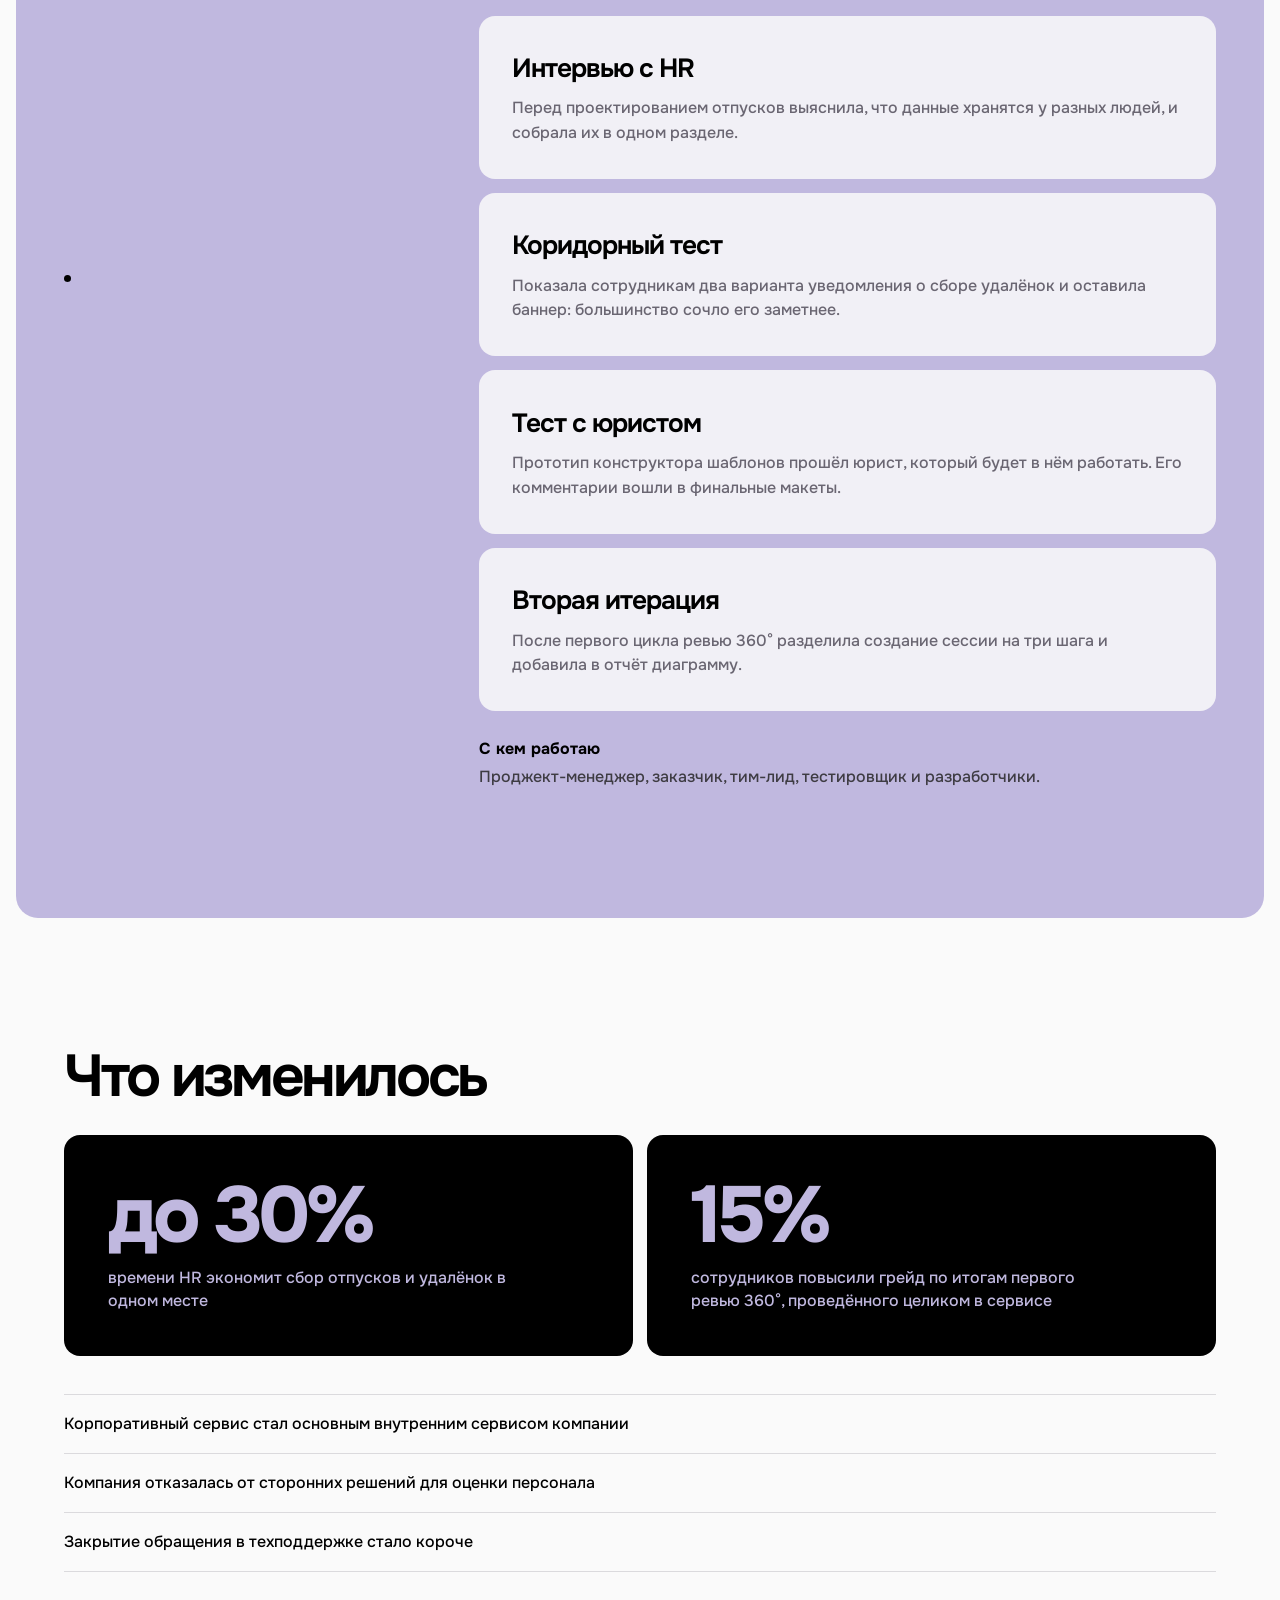
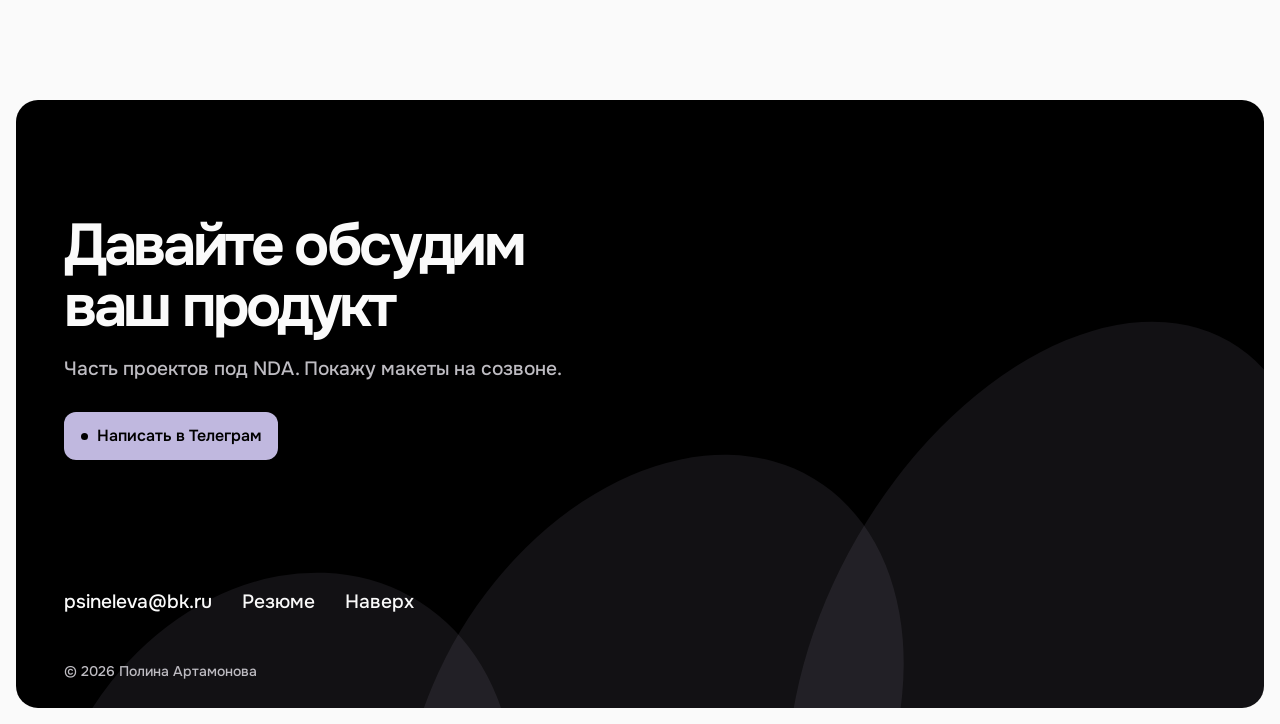
==== commit 94d9781e: "Немного увеличить ладонь в приветствии" ====
--- a/index.html
+++ b/index.html
@@ -20,7 +20,7 @@
   <link rel="apple-touch-icon" href="assets/apple-touch-icon.png?v=pa-soft-lavender" sizes="180x180" />
   <link rel="stylesheet" href="css/fonts.css?v=4" />
   <link rel="stylesheet" href="css/tw.css" />
-  <link rel="stylesheet" href="css/site.css?v=14" />
+  <link rel="stylesheet" href="css/site.css?v=15" />
   <script src="js/site.js?v=6" defer></script>
 </head>
 <body id="top" class="home-page">
--- a/css/site.css
+++ b/css/site.css
@@ -74,7 +74,7 @@
 .hero-copy { width: min(100%, 1100px); margin-inline: auto; }
 .hero-portrait { display: block; width: clamp(76px, 8vw, 116px); height: auto; aspect-ratio: 1; object-fit: cover; object-position: center 32%; border-radius: 50%; margin-bottom: clamp(12px, 1.5vw, 20px); }
 .hero-intro { display: inline-block; padding: 5px 12px; margin-bottom: 14px; border: 1px solid var(--ink); border-radius: 999px; font-size: .875rem; line-height: 1.4; }
-.hero-wave { display: inline-block; width: 1.07em; height: 1.07em; margin-inline: .25em .1em; vertical-align: -.18em; transform-origin: 55% 80%; }
+.hero-wave { display: inline-block; width: 1.23em; height: 1.23em; margin-inline: .25em .1em; vertical-align: -.26em; transform-origin: 55% 80%; }
 .hero-title { font-size: clamp(1.9rem, 9.8vw, 5.3rem); font-weight: 800; letter-spacing: -.055em; line-height: .99; }
 .hero-title > span { display: block; }
 .hero-actions { position: absolute; z-index: 1; inset: auto 17px 22px; display: flex; justify-content: space-between; gap: 8px; flex-wrap: wrap; }
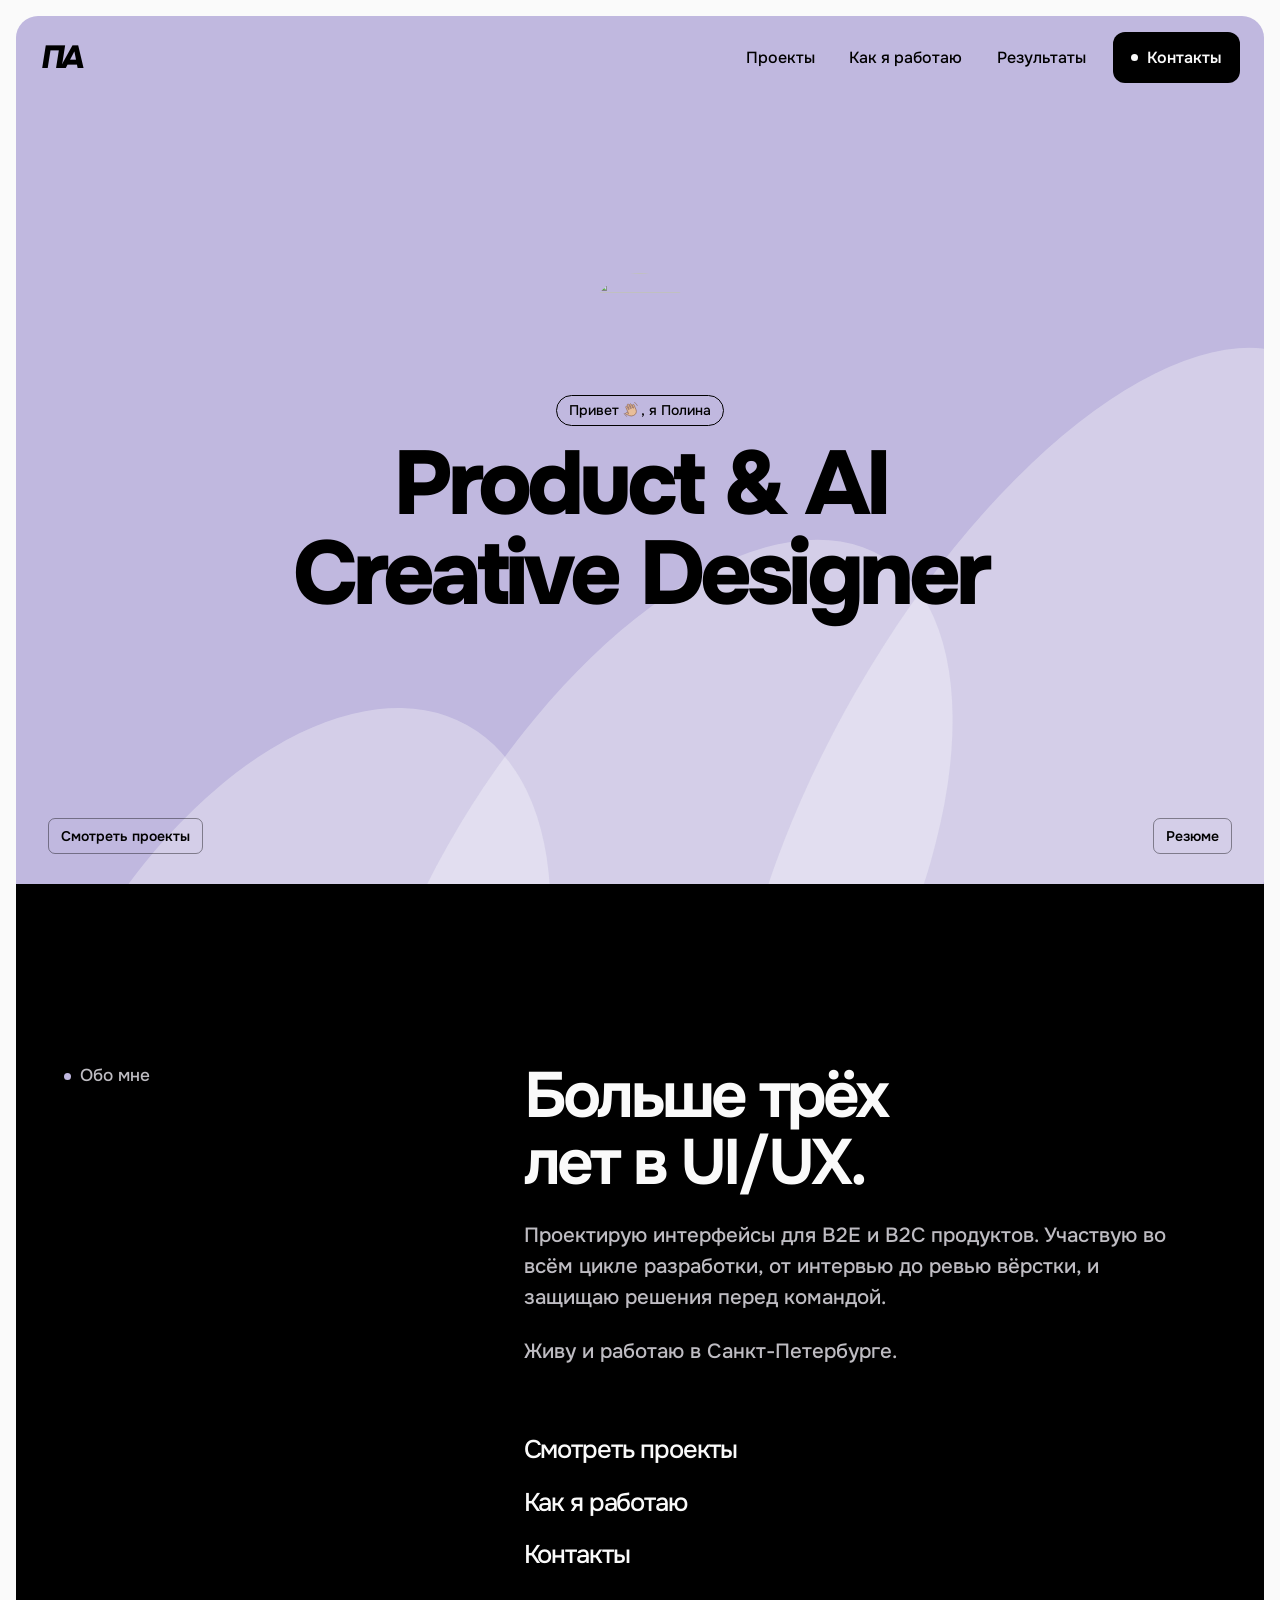
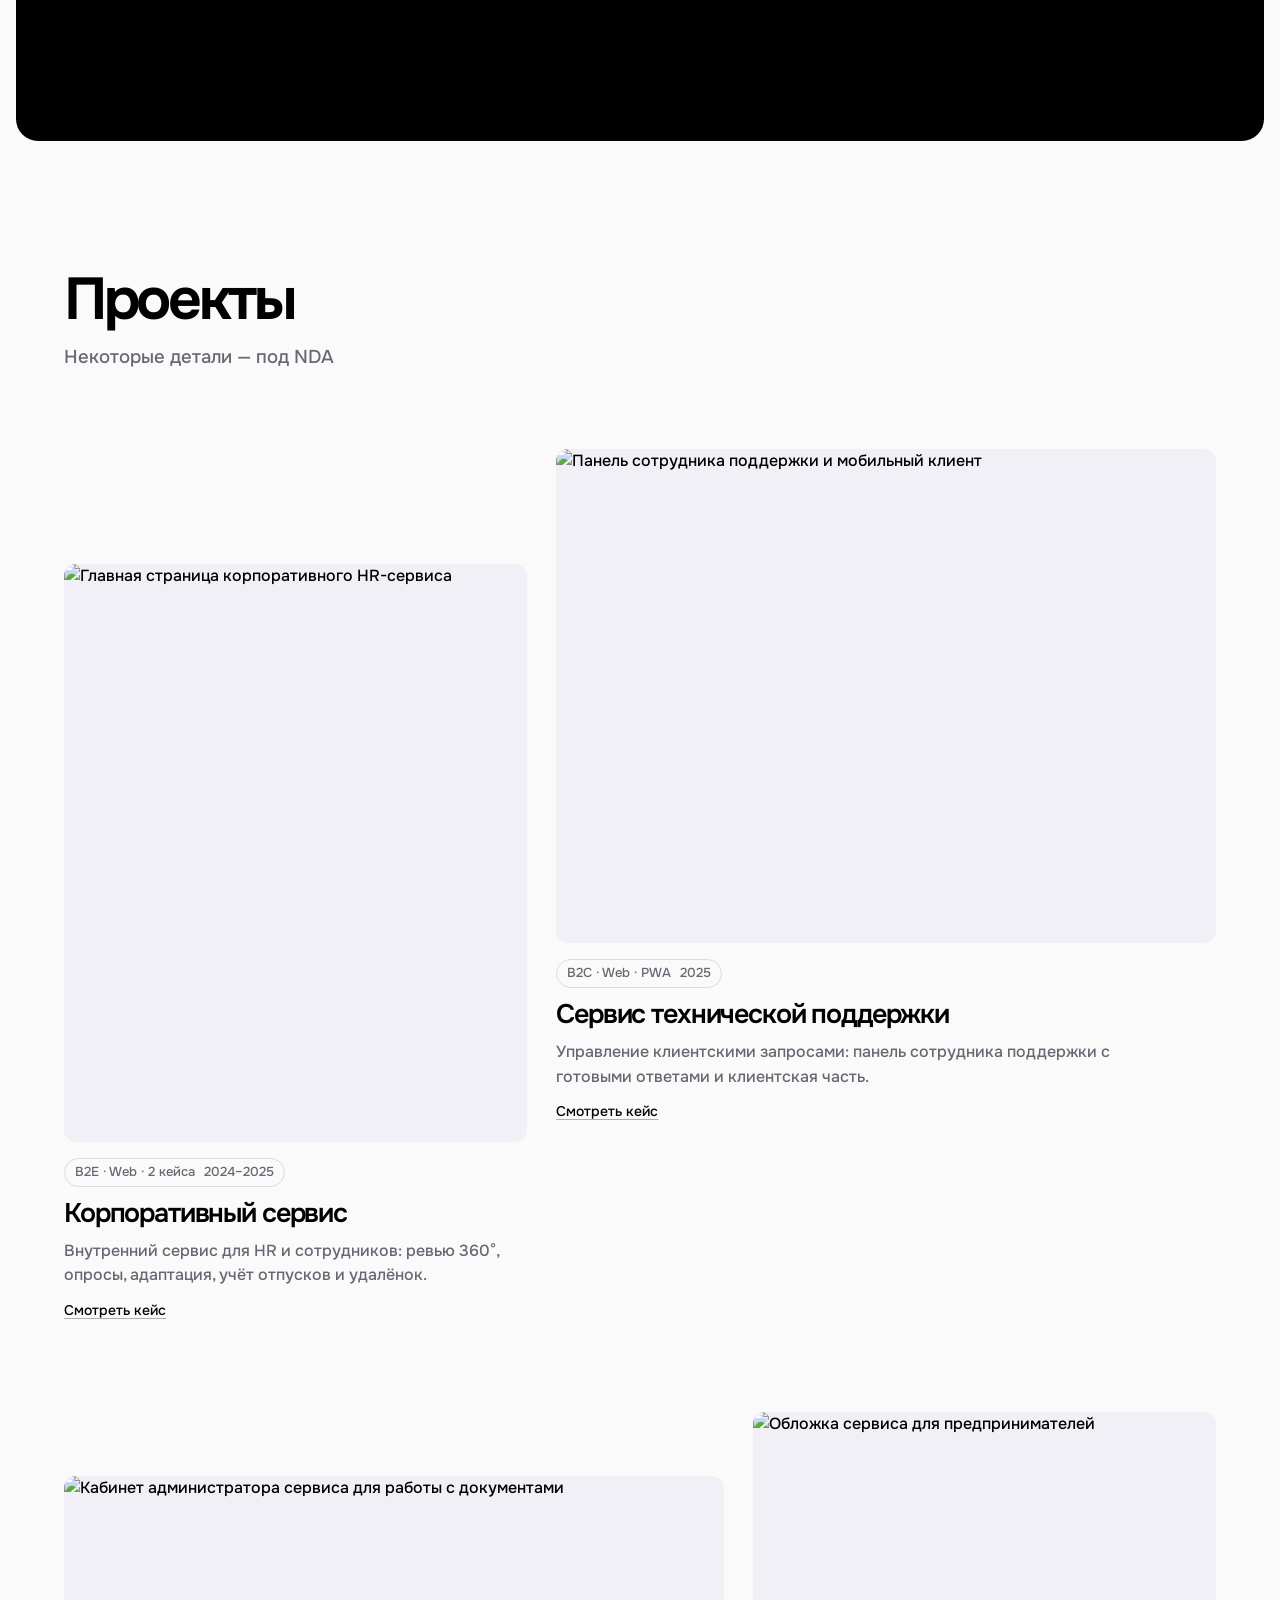
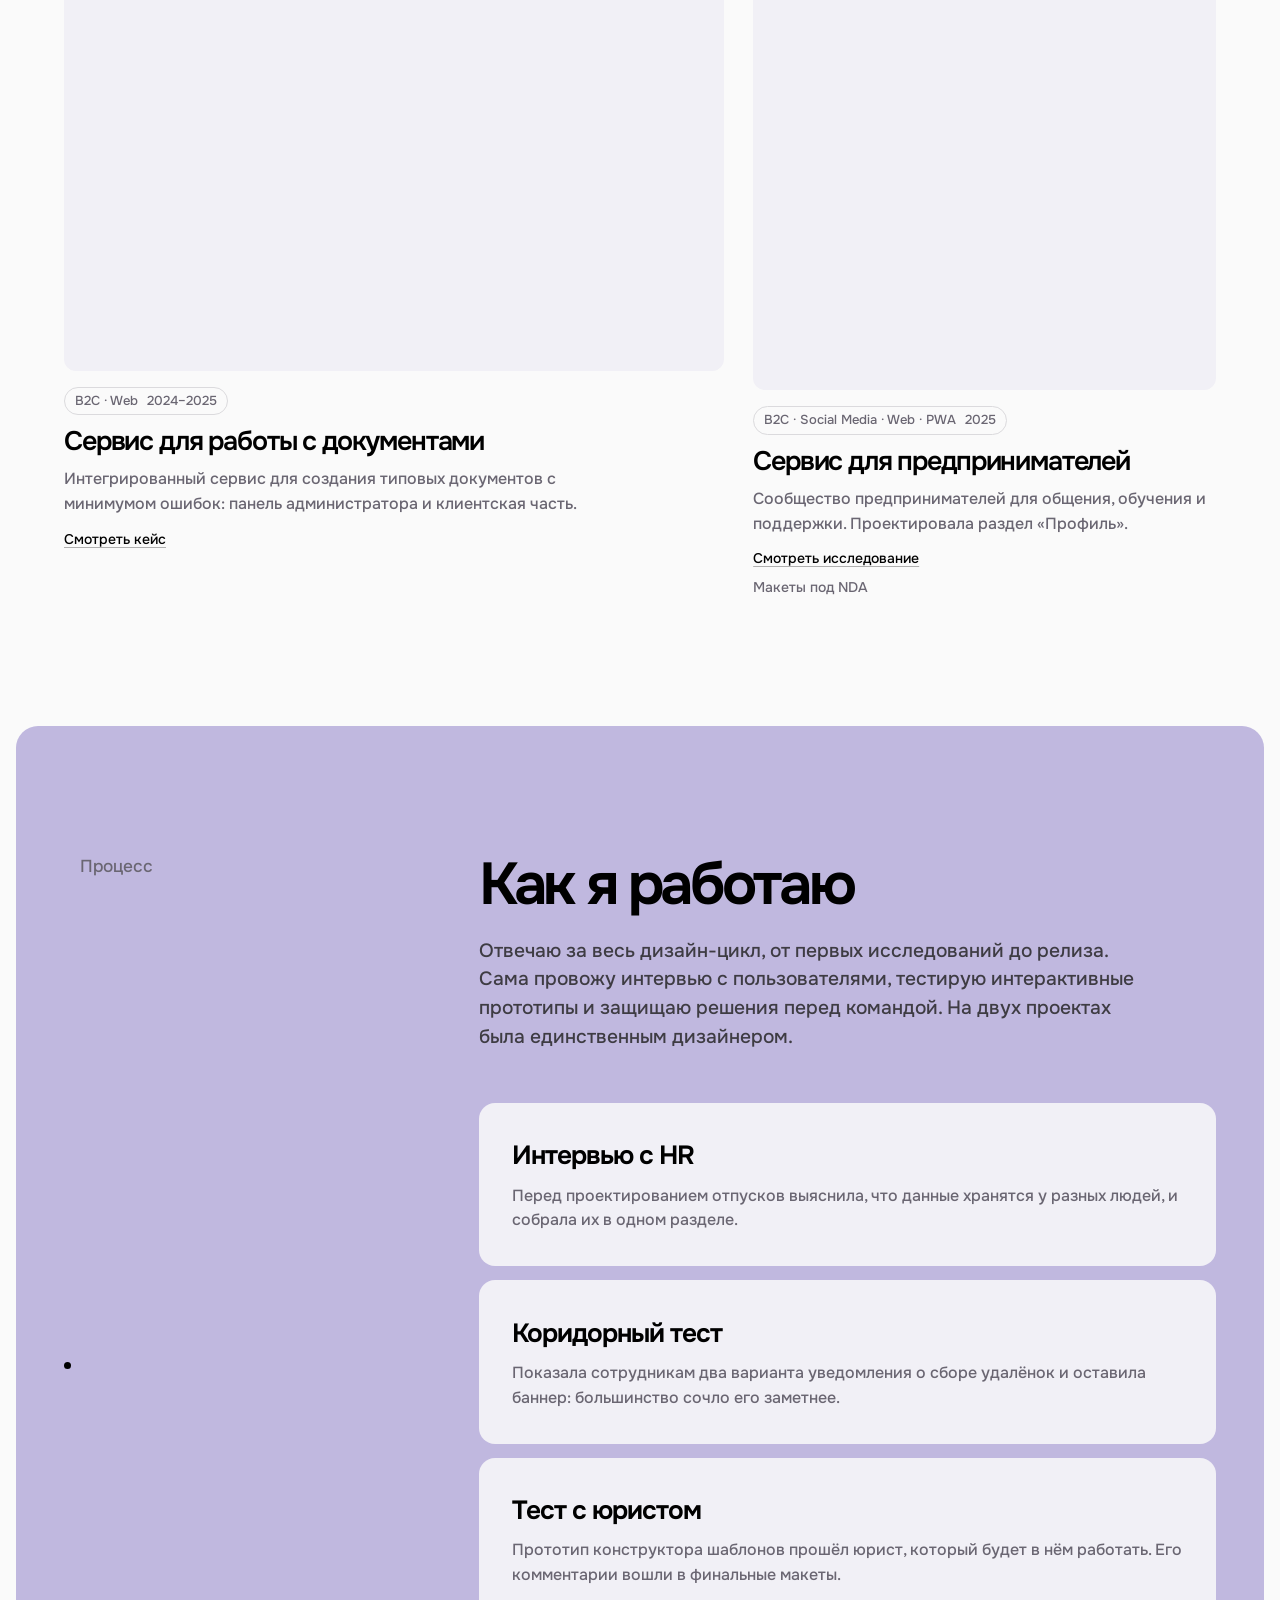
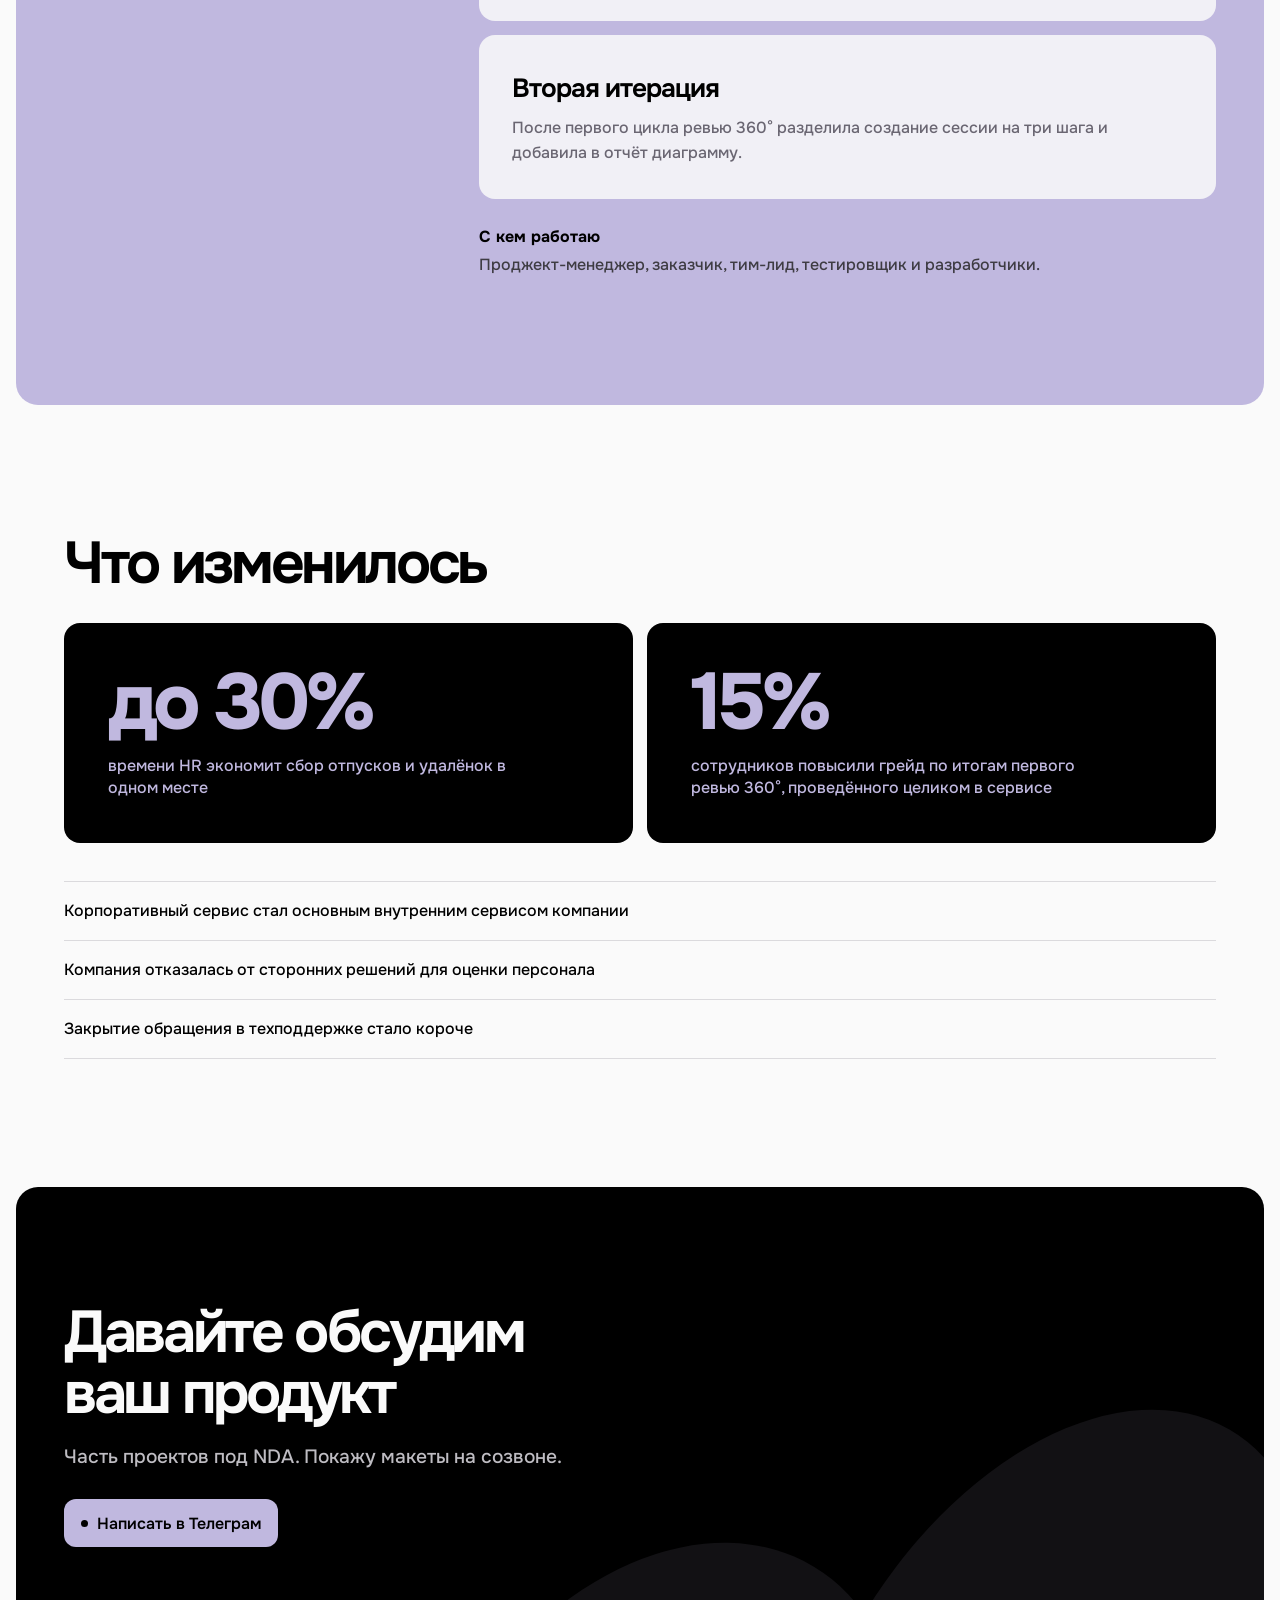
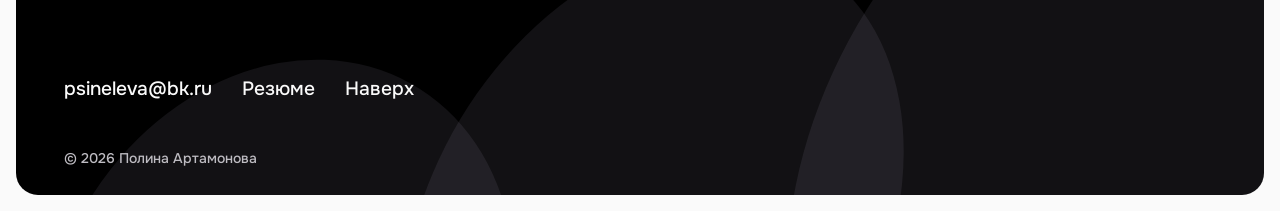
==== commit 07296cac: "Удалить кейс «Живой подарок» из портфолио" ====
--- a/index.html
+++ b/index.html
@@ -20,7 +20,7 @@
   <link rel="apple-touch-icon" href="assets/apple-touch-icon.png?v=pa-soft-lavender" sizes="180x180" />
   <link rel="stylesheet" href="css/fonts.css?v=4" />
   <link rel="stylesheet" href="css/tw.css" />
-  <link rel="stylesheet" href="css/site.css?v=15" />
+  <link rel="stylesheet" href="css/site.css?v=16" />
   <script src="js/site.js?v=6" defer></script>
 </head>
 <body id="top" class="home-page">
@@ -79,18 +79,6 @@
         <p class="section-note">Некоторые детали — под NDA</p>
       </div>
       <div class="project-grid" data-stagger>
-        <a href="case-gift.html" class="project reveal">
-          <div class="project-media">
-            <img src="assets/gift.webp" width="1800" height="1080" alt="Живой подарок — цветок с сертификатом внутри" loading="lazy" decoding="async" />
-          </div>
-          <div class="project-copy">
-            <p class="project-meta">B2C · Web · Прототип <time>2026</time></p>
-            <h3 class="project-title">Живой подарок</h3>
-            <p class="project-description">Сертификат, который сначала становится цветком. Внутри два живых прототипа: даритель собирает подарок, получатель открывает его касанием купола.</p>
-            <span class="project-link">Смотреть кейс</span>
-          </div>
-        </a>
-
         <a href="case-corp.html" class="project reveal">
           <div class="project-media">
             <img src="assets/corp.webp" width="2880" height="1728" alt="Главная страница корпоративного HR-сервиса" loading="lazy" decoding="async" />
@@ -127,7 +115,7 @@
           </div>
         </a>
 
-        <a href="case-biz.html" class="project project-featured reveal">
+        <a href="case-biz.html" class="project reveal">
           <div class="project-media">
             <img src="assets/biz.webp" width="2000" height="1200" alt="Обложка сервиса для предпринимателей" loading="lazy" decoding="async" />
           </div>
--- a/css/site.css
+++ b/css/site.css
@@ -169,8 +169,6 @@
   .project-grid > .project:nth-child(4) { grid-column: span 5; }
   .project-grid > .project:nth-child(1) img, .project-grid > .project:nth-child(4) img { aspect-ratio: 4 / 5; }
   .project-grid > .project:nth-child(2) img, .project-grid > .project:nth-child(3) img { aspect-ratio: 4 / 3; }
-  .project-grid > .project-featured { grid-column: 1 / -1; }
-  .project-featured { grid-template-columns: minmax(0, 1.55fr) minmax(0, 1fr); align-items: center; gap: clamp(24px, 4vw, 56px); }
 }
 
 @media (min-width: 820px) {
